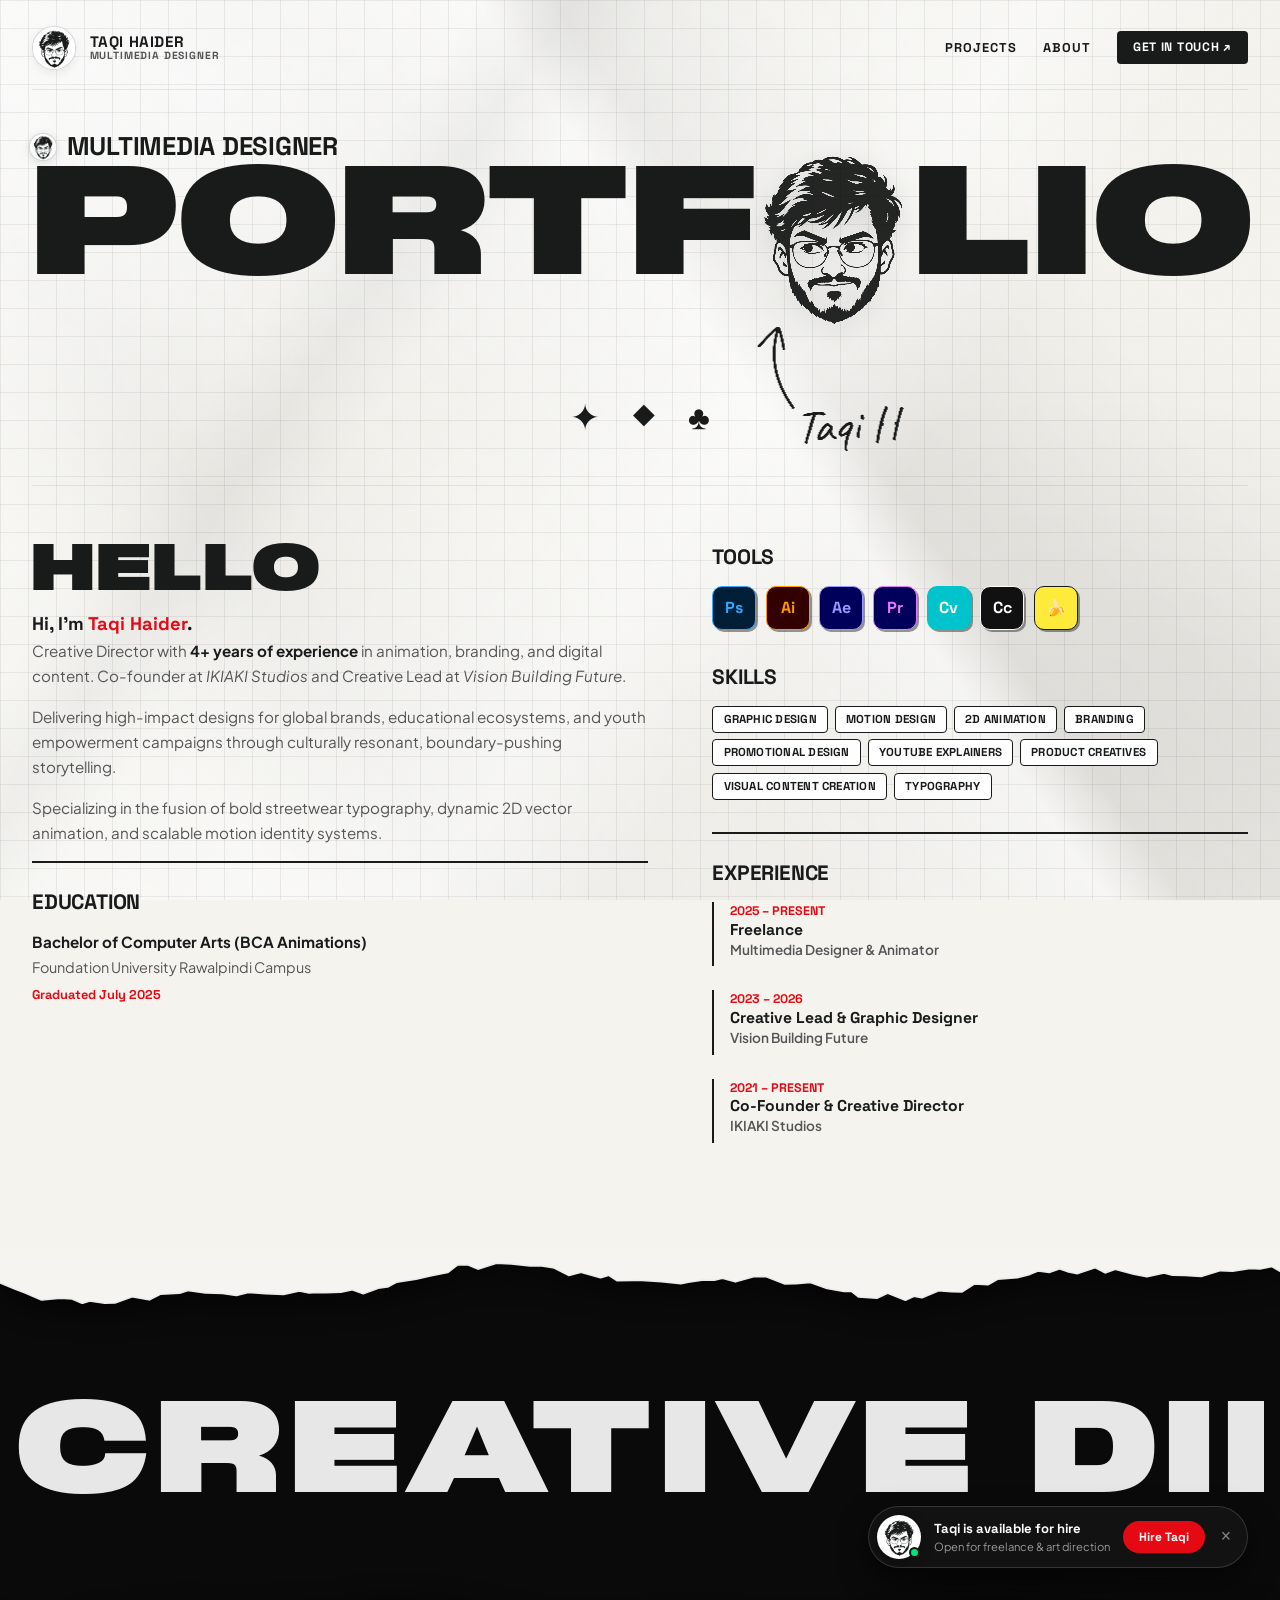
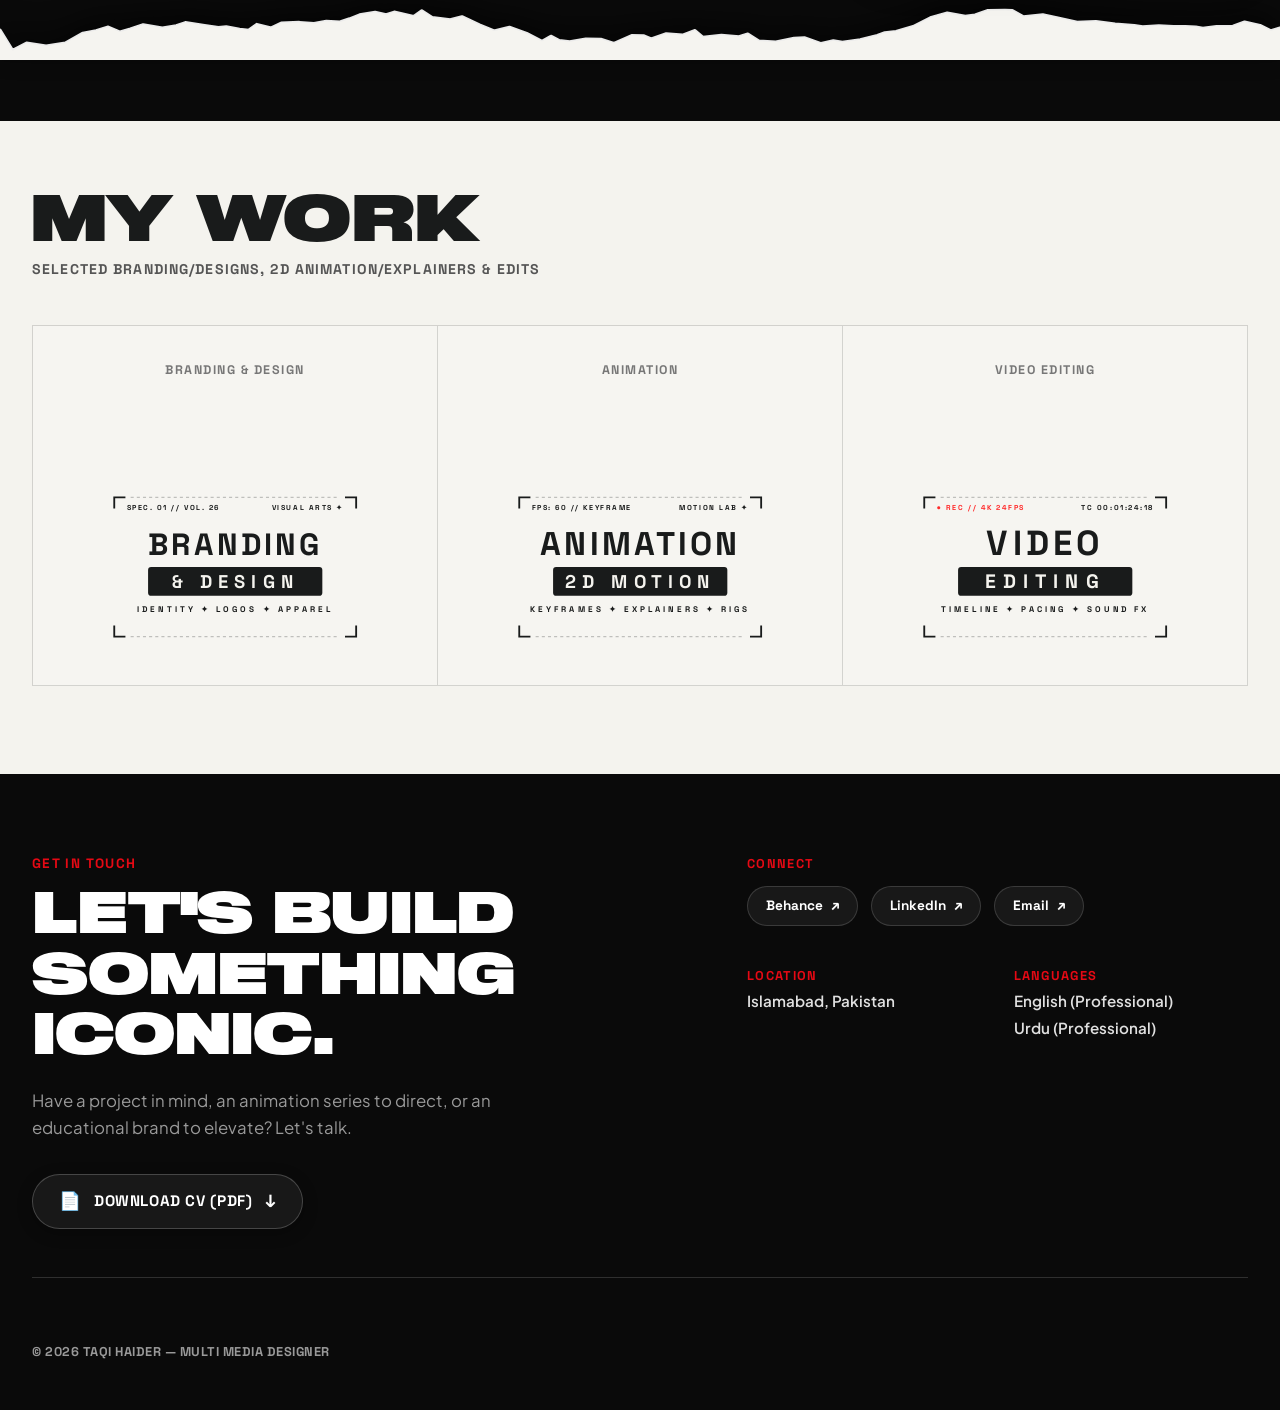
==== index.html @ 0ceeae50 "Embed avatar with white background in head favicon, hero title tagline, and category page headers" ====
<!DOCTYPE html>
<html lang="en">

<head>
  <meta charset="UTF-8">
  <meta name="viewport" content="width=device-width, initial-scale=1.0">
  <meta name="color-scheme" content="light">
  <meta name="theme-color" content="#ffffff">
  <title>Taqi Haider — Creative Director & Animator Portfolio</title>
  <meta name="description"
    content="Portfolio of Taqi Haider — Creative Director, Animator, and Co-founder at IKIAKI Studios. Specializing in 2D animation, motion design, and bold brand storytelling.">

  <!-- Google Fonts: Extended editorial display, geometric sans, and handwritten script -->
  <link rel="preconnect" href="https://fonts.googleapis.com">
  <link rel="preconnect" href="https://fonts.gstatic.com" crossorigin>
  <link
    href="https://fonts.googleapis.com/css2?family=Architects+Daughter&family=Archivo:wdth,wght@62.5..125,400..900&family=Caveat:wght@600;700&family=Plus+Jakarta+Sans:wght@400;500;600;700;800&family=Space+Grotesk:wght@500;700&family=Syne:wght@700;800&family=Unbounded:wght@700;800;900&display=swap"
    rel="stylesheet">

  <!-- Favicon -->
  <link rel="icon" type="image/png" href="assets/images/taqi_avatar_circle.png">
  <link rel="shortcut icon" href="assets/images/taqi_avatar_circle.png">
  <link rel="apple-touch-icon" href="assets/images/taqi_avatar_circle.png">

  <link rel="stylesheet" href="css/style.css">
</head>

<body class="streetwear-theme">

  <!-- Organic Paper Grain & Fiber Noise Overlay -->
  <div class="paper-grain-overlay" aria-hidden="true"></div>

  <!-- PAGE WRAPPER WITH SUBTLE GRAPH / GRID PAPER TEXTURE -->
  <div class="page-container">

    <!-- Top Brand Header Navigation Bar -->
    <header class="site-nav-bar">
      <a href="index.html" class="header-logo-link" aria-label="Taqi Haider Home">
        <div class="header-avatar-logo">
          <img src="assets/images/taqi_avatar_circle.png" alt="Taqi Haider Avatar Logo">
        </div>
        <div class="header-brand-info">
          <span class="header-brand-name">TAQI HAIDER</span>
          <span class="header-brand-sub">MULTIMEDIA DESIGNER</span>
        </div>
      </a>
      <nav class="header-nav-right">
        <a href="#projects" class="header-nav-link">PROJECTS</a>
        <a href="#about" class="header-nav-link">ABOUT</a>
        <a href="#contact" class="header-nav-link header-nav-cta">GET IN TOUCH ↗</a>
      </nav>
    </header>

    <!-- ================================================================= -->
    <!-- SECTION 1: HERO SECTION                                          -->
    <!-- ================================================================= -->
    <header class="hero-section" id="hero">

      <!-- Giant Editorial Title: PORTFOLIO with Inline Character Embed -->
      <div class="hero-title-container">
        <h1 class="hero-title">
          <div class="title-wing wing-left">
            <span class="title-part part-left"><span class="hero-tagline"><span class="hero-tagline-avatar"><img src="assets/images/taqi_avatar_circle.png" alt="Taqi Haider Avatar"></span>MULTIMEDIA DESIGNER</span>PORTF</span>
          </div>

          <!-- =========================================================== -->
          <!-- HERO CHARACTER EMBED COMPONENT                              -->
          <!-- =========================================================== -->
          <div class="hero-character-slot" id="heroCharacterSlot" aria-label="Taqi Haider Character Avatar">
            <div class="character-wrapper" id="heroCharacterWrapper">
              <!-- High-Fidelity Character Video Animation (Embedded in PORTFOLIO Title) -->
              <video autoplay loop muted playsinline webkit-playsinline preload="auto" class="character-img-hero"
                id="heroCharacterImg" aria-label="Taqi Haider Hero Character Video">
                <source src="assets/videos/me_transparent.webm" type="video/webm">
                <source src="assets/videos/me_cropped.mp4" type="video/mp4">
              </video>
            </div>

            <!-- Name Video Animation: TAQI HAIDER -->
            <div class="hero-character-label">
              <video autoplay loop muted playsinline webkit-playsinline preload="auto" class="character-name-video" id="heroNameVideo" aria-label="Taqi Haider Name Video Animation">
                <source src="assets/videos/name_transparent.webm" type="video/webm">
                <source src="assets/videos/name_cropped.mp4" type="video/mp4">
                <source src="assets/videos/name.mov" type="video/quicktime">
              </video>
            </div>
          </div>

          <div class="title-wing wing-right">
            <span class="title-part part-right">LIO</span>
          </div>
        </h1>
      </div>

      <!-- Decorative Motif Separator Row -->
      <div class="decorative-separator" aria-hidden="true">
        <span class="symbol symbol-star">✦</span>
        <span class="symbol symbol-diamond">◆</span>
        <span class="symbol symbol-club">♣</span>
      </div>
    </header>

    <!-- ================================================================= -->
    <!-- SECTION 2: ABOUT / HELLO (2-COLUMN EDITORIAL GRID)               -->
    <!-- ================================================================= -->
    <section class="about-section" id="about">
      <div class="about-grid">

        <!-- Left Column: Hello, Bio & Education -->
        <div class="about-col about-col-left">
          <div class="about-heading-block">
            <h2 class="section-title-huge">HELLO</h2>
            <p class="about-greeting">Hi, I'm <strong class="highlight-text">Taqi Haider</strong>.</p>
          </div>

          <div class="about-bio-text">
            <p>
              Creative Director with <strong>4+ years of experience</strong> in animation, branding, and digital
              content. Co-founder at <em>IKIAKI Studios</em> and Creative Lead at <em>Vision Building Future</em>.
            </p>
            <p>
              Delivering high-impact designs for global brands, educational ecosystems, and youth empowerment campaigns
              through culturally resonant, boundary-pushing storytelling.
            </p>
            <p>
              Specializing in the fusion of bold streetwear typography, dynamic 2D vector animation, and scalable motion
              identity systems.
            </p>
          </div>

          <!-- Education Sub-block -->
          <div class="about-education-block">
            <h3 class="subheading-bold">EDUCATION</h3>
            <div class="education-entry">
              <div class="degree-title">Bachelor of Computer Arts (BCA Animations)</div>
              <div class="degree-institute">Foundation University Rawalpindi Campus</div>
              <div class="degree-year">Graduated July 2025</div>
            </div>
          </div>
        </div>

        <!-- Right Column: Skills & Experience Timeline -->
        <div class="about-col about-col-right">

          <!-- Tools Area -->
          <div class="about-tools-block">
            <h3 class="subheading-bold">TOOLS</h3>

            <!-- Software Icon Badges -->
            <div class="software-badges-grid">
              <div class="soft-badge badge-ps" title="Adobe Photoshop"><span>Ps</span></div>
              <div class="soft-badge badge-ai" title="Adobe Illustrator"><span>Ai</span></div>
              <div class="soft-badge badge-ae" title="Adobe After Effects"><span>Ae</span></div>
              <div class="soft-badge badge-pr" title="Adobe Premiere Pro"><span>Pr</span></div>
              <div class="soft-badge badge-canva" title="Canva"><span>Cv</span></div>
              <div class="soft-badge badge-capcut" title="CapCut"><span>Cc</span></div>
              <div class="soft-badge badge-ai-tool" title="NanoBanana AI"><span>🍌</span></div>
            </div>
          </div>

          <!-- Skills Area -->
          <div class="about-skills-block">
            <h3 class="subheading-bold">SKILLS</h3>

            <!-- Text Discipline Tags -->
            <div class="discipline-tags-cloud">
              <span class="tag-pill">Graphic Design</span>
              <span class="tag-pill">Motion Design</span>
              <span class="tag-pill">2D Animation</span>
              <span class="tag-pill">Branding</span>
              <span class="tag-pill">Promotional Design</span>
              <span class="tag-pill">YouTube Explainers</span>
              <span class="tag-pill">Product Creatives</span>
              <span class="tag-pill">Visual Content Creation</span>
              <span class="tag-pill">Typography</span>
            </div>
          </div>

          <!-- Experience Timeline -->
          <div class="about-experience-block">
            <h3 class="subheading-bold">EXPERIENCE</h3>

            <div class="experience-timeline">

              <!-- Role 1: Freelance -->
              <div class="exp-item">
                <div class="exp-header">
                  <span class="exp-period">2025 – Present</span>
                  <h4 class="exp-role">Freelance</h4>
                  <div class="exp-company">Multimedia Designer & Animator</div>
                </div>
              </div>

              <!-- Role 2: Vision Building Future -->
              <div class="exp-item">
                <div class="exp-header">
                  <span class="exp-period">2023 – 2026</span>
                  <h4 class="exp-role">Creative Lead & Graphic Designer</h4>
                  <div class="exp-company">Vision Building Future</div>
                </div>
              </div>

              <!-- Role 3: IKIAKI Studios -->
              <div class="exp-item">
                <div class="exp-header">
                  <span class="exp-period">2021 – Present</span>
                  <h4 class="exp-role">Co-Founder & Creative Director</h4>
                  <div class="exp-company">IKIAKI Studios</div>
                </div>
              </div>

            </div>
          </div>

        </div>

      </div>
    </section>

  </div> <!-- End Page Container (Light Section) -->


  <!-- =================================================================== -->
  <!-- SECTION 3: TORN TRANSITION / DARK FEATURE PORTRAIT SECTION          -->
  <!-- =================================================================== -->
  <section class="feature-dark-section" id="feature">

    <!-- Top Torn Paper Edge (SVG Jagged Rip Transition from Light to Dark) -->
    <div class="torn-paper-edge top-edge" aria-hidden="true">
      <svg viewBox="0 0 1440 70" preserveAspectRatio="none" class="torn-svg">
        <!-- Exposed raw white paper fibrous rip line -->
        <path
          d="M 0,0 L 0,35.0 L 17.0,42.3 L 28.8,47.0 L 47.1,55.2 L 67.6,53.2 L 81.5,54.1 L 92.6,59.0 L 100.9,56.3 L 118.0,59.0 L 129.1,58.6 L 148.5,51.3 L 167.7,55.0 L 180.5,48.3 L 201.9,47.2 L 211.2,44.0 L 231.1,47.0 L 250.4,47.5 L 265.9,49.8 L 279.2,46.4 L 298.8,47.9 L 318.9,48.7 L 336.7,44.7 L 347.9,47.0 L 357.0,46.5 L 366.4,46.6 L 383.3,46.1 L 396.5,43.2 L 408.3,47.8 L 425.3,41.5 L 435.7,40.1 L 446.0,34.4 L 467.9,30.9 L 483.7,27.1 L 503.5,23.2 L 514.7,14.2 L 527.1,14.3 L 538.0,19.1 L 558.3,12.2 L 575.5,13.2 L 596.3,15.6 L 608.0,15.2 L 623.9,17.9 L 640.0,26.5 L 653.6,22.9 L 675.6,29.2 L 684.9,26.3 L 694.4,32.6 L 713.5,32.4 L 722.4,32.4 L 744.3,33.9 L 765.9,36.1 L 774.1,34.4 L 791.6,31.7 L 803.4,32.0 L 812.9,29.7 L 827.3,34.0 L 847.5,28.0 L 862.5,28.1 L 883.3,36.5 L 895.5,36.2 L 912.0,34.7 L 930.7,41.7 L 949.6,45.2 L 957.6,44.8 L 965.9,51.5 L 986.2,53.2 L 998.5,47.2 L 1018.8,55.4 L 1028.0,50.9 L 1037.0,52.6 L 1055.7,44.4 L 1070.3,45.5 L 1082.0,45.9 L 1096.0,36.6 L 1111.5,37.4 L 1122.3,31.0 L 1144.3,29.1 L 1158.4,25.3 L 1168.1,21.2 L 1180.8,23.0 L 1192.0,18.8 L 1201.0,22.1 L 1212.2,24.4 L 1232.3,17.4 L 1243.6,23.5 L 1254.6,19.4 L 1275.7,25.1 L 1290.3,28.1 L 1309.6,23.8 L 1319.0,26.2 L 1332.9,26.5 L 1351.1,27.7 L 1372.9,20.9 L 1386.5,21.6 L 1406.6,18.5 L 1417.3,19.1 L 1431.2,16.2 L 1440,21.4 L 1440,0 Z"
          class="torn-deckle-fringe" />
        <!-- Main ripped paper body fill -->
        <path
          d="M 0,0 L 0,35.0 L 17.0,42.3 L 28.8,47.0 L 47.1,55.2 L 67.6,53.2 L 81.5,54.1 L 92.6,59.0 L 100.9,56.3 L 118.0,59.0 L 129.1,58.6 L 148.5,51.3 L 167.7,55.0 L 180.5,48.3 L 201.9,47.2 L 211.2,44.0 L 231.1,47.0 L 250.4,47.5 L 265.9,49.8 L 279.2,46.4 L 298.8,47.9 L 318.9,48.7 L 336.7,44.7 L 347.9,47.0 L 357.0,46.5 L 366.4,46.6 L 383.3,46.1 L 396.5,43.2 L 408.3,47.8 L 425.3,41.5 L 435.7,40.1 L 446.0,34.4 L 467.9,30.9 L 483.7,27.1 L 503.5,23.2 L 514.7,14.2 L 527.1,14.3 L 538.0,19.1 L 558.3,12.2 L 575.5,13.2 L 596.3,15.6 L 608.0,15.2 L 623.9,17.9 L 640.0,26.5 L 653.6,22.9 L 675.6,29.2 L 684.9,26.3 L 694.4,32.6 L 713.5,32.4 L 722.4,32.4 L 744.3,33.9 L 765.9,36.1 L 774.1,34.4 L 791.6,31.7 L 803.4,32.0 L 812.9,29.7 L 827.3,34.0 L 847.5,28.0 L 862.5,28.1 L 883.3,36.5 L 895.5,36.2 L 912.0,34.7 L 930.7,41.7 L 949.6,45.2 L 957.6,44.8 L 965.9,51.5 L 986.2,53.2 L 998.5,47.2 L 1018.8,55.4 L 1028.0,50.9 L 1037.0,52.6 L 1055.7,44.4 L 1070.3,45.5 L 1082.0,45.9 L 1096.0,36.6 L 1111.5,37.4 L 1122.3,31.0 L 1144.3,29.1 L 1158.4,25.3 L 1168.1,21.2 L 1180.8,23.0 L 1192.0,18.8 L 1201.0,22.1 L 1212.2,24.4 L 1232.3,17.4 L 1243.6,23.5 L 1254.6,19.4 L 1275.7,25.1 L 1290.3,28.1 L 1309.6,23.8 L 1319.0,26.2 L 1332.9,26.5 L 1351.1,27.7 L 1372.9,20.9 L 1386.5,21.6 L 1406.6,18.5 L 1417.3,19.1 L 1431.2,16.2 L 1440,21.4 L 1440,0 Z"
          class="torn-fill-light" />
      </svg>
    </div>

    <!-- Inner Dark Content Container -->
    <div class="dark-content-wrapper">

      <!-- Continuous Looping Kinetic Typography Marquee -->
      <div class="marquee-scroller-wrap" aria-hidden="true">
        <div class="marquee-track slow-marquee">
          <span class="marquee-item">CREATIVE DIRECTOR ✦ ANIMATION ✦ BRANDING ✦ </span>
          <span class="marquee-item">CREATIVE DIRECTOR ✦ ANIMATION ✦ BRANDING ✦ </span>
          <span class="marquee-item">CREATIVE DIRECTOR ✦ ANIMATION ✦ BRANDING ✦ </span>
          <span class="marquee-item">CREATIVE DIRECTOR ✦ ANIMATION ✦ BRANDING ✦ </span>
        </div>
      </div>


      <!-- Floating "Available for Hire" Notification Toast Card -->
      <div class="hire-toast-card" id="hireToast">
        <div class="toast-avatar">
          <img src="assets/images/taqi_avatar_circle.png" alt="Taqi Haider" class="toast-avatar-img">
          <span class="avatar-status-dot"></span>
        </div>
        <div class="toast-content">
          <div class="toast-title">Taqi is available for hire</div>
          <div class="toast-subtitle">Open for freelance & art direction</div>
        </div>
        <a href="mailto:mtaqi5771@gmail.com" class="toast-btn">Hire Taqi</a>
        <button class="toast-close-btn" id="toastCloseBtn" aria-label="Close notification">×</button>
      </div>

    </div>

    <!-- Bottom Torn Paper Edge (SVG Jagged Rip Transition back to Light) -->
    <div class="torn-paper-edge bottom-edge" aria-hidden="true">
      <svg viewBox="0 0 1440 70" preserveAspectRatio="none" class="torn-svg">
        <!-- Exposed raw white paper fibrous rip line -->
        <path
          d="M 0,70 L 0,35.0 L 14.2,58.8 L 29.9,50.1 L 51.9,53.7 L 73.5,50.1 L 93.3,38.7 L 108.1,35.7 L 121.8,31.5 L 135.1,37.4 L 146.8,33.8 L 161.1,28.8 L 182.6,32.6 L 198.3,29.9 L 208.5,26.3 L 230.1,29.7 L 245.7,32.1 L 254.5,31.1 L 269.5,34.1 L 279.7,35.3 L 288.8,28.4 L 305.1,32.5 L 316.4,26.9 L 336.9,26.1 L 353.2,27.3 L 367.1,24.9 L 382.4,25.6 L 393.3,21.9 L 404.6,17.3 L 422.0,14.3 L 434.4,17.2 L 443.5,14.1 L 465.4,19.1 L 474.5,12.6 L 486.2,20.3 L 506.5,23.1 L 519.7,19.4 L 539.4,29.1 L 555.9,36.1 L 573.1,31.8 L 592.5,39.0 L 609.8,48.1 L 619.7,42.2 L 629.2,47.3 L 641.0,48.7 L 659.0,45.6 L 675.9,45.8 L 690.8,50.6 L 710.6,41.5 L 724.5,41.8 L 732.6,45.4 L 749.5,39.4 L 767.9,40.9 L 781.9,35.6 L 790.9,43.5 L 811.6,41.1 L 831.3,42.8 L 841.3,39.6 L 853.7,47.7 L 872.8,49.1 L 893.4,44.6 L 904.9,44.0 L 923.8,50.8 L 937.5,47.5 L 947.7,49.2 L 967.8,46.4 L 987.1,41.4 L 995.5,38.1 L 1008.1,36.6 L 1027.3,30.9 L 1046.7,20.7 L 1065.7,15.2 L 1085.9,18.9 L 1097.0,17.5 L 1111.5,12.2 L 1130.6,11.9 L 1138.9,12.2 L 1151.5,19.5 L 1173.1,17.2 L 1190.1,21.1 L 1211.8,25.9 L 1232.9,25.2 L 1254.5,27.9 L 1276.0,29.7 L 1285.5,31.3 L 1303.7,29.9 L 1320.2,30.9 L 1333.6,30.8 L 1345.2,31.4 L 1353.2,33.0 L 1368.7,30.8 L 1387.1,30.5 L 1400.2,25.7 L 1417.5,29.6 L 1429.9,35.9 L 1440,32.6 L 1440,70 Z"
          class="torn-deckle-fringe" />
        <!-- Main ripped paper body fill -->
        <path
          d="M 0,70 L 0,35.0 L 14.2,58.8 L 29.9,50.1 L 51.9,53.7 L 73.5,50.1 L 93.3,38.7 L 108.1,35.7 L 121.8,31.5 L 135.1,37.4 L 146.8,33.8 L 161.1,28.8 L 182.6,32.6 L 198.3,29.9 L 208.5,26.3 L 230.1,29.7 L 245.7,32.1 L 254.5,31.1 L 269.5,34.1 L 279.7,35.3 L 288.8,28.4 L 305.1,32.5 L 316.4,26.9 L 336.9,26.1 L 353.2,27.3 L 367.1,24.9 L 382.4,25.6 L 393.3,21.9 L 404.6,17.3 L 422.0,14.3 L 434.4,17.2 L 443.5,14.1 L 465.4,19.1 L 474.5,12.6 L 486.2,20.3 L 506.5,23.1 L 519.7,19.4 L 539.4,29.1 L 555.9,36.1 L 573.1,31.8 L 592.5,39.0 L 609.8,48.1 L 619.7,42.2 L 629.2,47.3 L 641.0,48.7 L 659.0,45.6 L 675.9,45.8 L 690.8,50.6 L 710.6,41.5 L 724.5,41.8 L 732.6,45.4 L 749.5,39.4 L 767.9,40.9 L 781.9,35.6 L 790.9,43.5 L 811.6,41.1 L 831.3,42.8 L 841.3,39.6 L 853.7,47.7 L 872.8,49.1 L 893.4,44.6 L 904.9,44.0 L 923.8,50.8 L 937.5,47.5 L 947.7,49.2 L 967.8,46.4 L 987.1,41.4 L 995.5,38.1 L 1008.1,36.6 L 1027.3,30.9 L 1046.7,20.7 L 1065.7,15.2 L 1085.9,18.9 L 1097.0,17.5 L 1111.5,12.2 L 1130.6,11.9 L 1138.9,12.2 L 1151.5,19.5 L 1173.1,17.2 L 1190.1,21.1 L 1211.8,25.9 L 1232.9,25.2 L 1254.5,27.9 L 1276.0,29.7 L 1285.5,31.3 L 1303.7,29.9 L 1320.2,30.9 L 1333.6,30.8 L 1345.2,31.4 L 1353.2,33.0 L 1368.7,30.8 L 1387.1,30.5 L 1400.2,25.7 L 1417.5,29.6 L 1429.9,35.9 L 1440,32.6 L 1440,70 Z"
          class="torn-fill-light" />
      </svg>
    </div>

  </section>


  <!-- =================================================================== -->
  <!-- SECTION 4: LOGOS & MARKS / SELECTED PROJECTS                        -->
  <!-- =================================================================== -->
  <div class="page-container projects-wrapper">
    <section class="projects-section" id="projects">

      <div class="projects-header">
        <h2 class="section-title-huge projects-title">MY WORK</h2>
        <div class="projects-subtitle">Selected Branding/Designs, 2d Animation/Explainers &amp; Edits</div>
      </div>

      <!-- 3x3 Streetwear Editorial Grid -->
      <div class="projects-grid">

        <!-- Card 1: BRANDING & DESIGN -->
        <a href="project-gatoracing.html" class="project-card" aria-label="Branding &amp; Design Project">
          <div class="card-category">BRANDING &amp; DESIGN</div>
          <div class="card-visual-slot">
            <svg viewBox="0 0 260 160" class="logo-mark-svg" aria-hidden="true">
              <!-- Framing Crop Marks & Tech Accents -->
              <path d="M 12,22 L 12,12 L 22,12 M 248,22 L 248,12 L 238,12 M 12,138 L 12,148 L 22,148 M 248,138 L 248,148 L 238,148" fill="none" stroke="#191b1b" stroke-width="1.8" stroke-linecap="square"/>
              <line x1="28" y1="12" x2="232" y2="12" stroke="#191b1b" stroke-width="0.75" stroke-dasharray="3 3" opacity="0.4"/>
              <line x1="28" y1="148" x2="232" y2="148" stroke="#191b1b" stroke-width="0.75" stroke-dasharray="3 3" opacity="0.4"/>
              
              <!-- Mini Top Meta Badges -->
              <text x="24" y="24" font-family="'Space Grotesk', sans-serif" font-weight="700" font-size="7" fill="#191b1b" letter-spacing="1.5">SPEC. 01 // VOL. 26</text>
              <text x="236" y="24" font-family="'Space Grotesk', sans-serif" font-weight="700" font-size="7" fill="#191b1b" letter-spacing="1.5" text-anchor="end">VISUAL ARTS ✦</text>

              <!-- Big Bold Impact Typography Composition -->
              <g transform="translate(130, 80)">
                <!-- Main Layered Type: BRANDING -->
                <text x="0" y="-12" font-family="'Space Grotesk', 'Archivo', sans-serif" font-weight="900" font-size="30" fill="#191b1b" letter-spacing="3" text-anchor="middle">BRANDING</text>
                
                <!-- Solid Black Badge Container for & DESIGN -->
                <rect x="-85" y="0" width="170" height="28" rx="3" fill="#191b1b"/>
                <text x="0" y="20" font-family="'Space Grotesk', 'Archivo', sans-serif" font-weight="900" font-size="18" fill="#f4f3ee" letter-spacing="6" text-anchor="middle">&amp; DESIGN</text>
                
                <!-- Sub-row tags & micro grid details -->
                <text x="0" y="44" font-family="'Space Grotesk', sans-serif" font-weight="700" font-size="8" fill="#191b1b" letter-spacing="3" text-anchor="middle">IDENTITY ✦ LOGOS ✦ APPAREL</text>
              </g>
            </svg>
          </div>
        </a>

        <!-- Card 2: ANIMATION -->
        <a href="project-niltrum.html" class="project-card" aria-label="Animation Project">
          <div class="card-category">ANIMATION</div>
          <div class="card-visual-slot">
            <svg viewBox="0 0 260 160" class="logo-mark-svg" aria-hidden="true">
              <!-- Framing Crop Marks & Tech Accents -->
              <path d="M 12,22 L 12,12 L 22,12 M 248,22 L 248,12 L 238,12 M 12,138 L 12,148 L 22,148 M 248,138 L 248,148 L 238,148" fill="none" stroke="#191b1b" stroke-width="1.8" stroke-linecap="square"/>
              <line x1="28" y1="12" x2="232" y2="12" stroke="#191b1b" stroke-width="0.75" stroke-dasharray="3 3" opacity="0.4"/>
              <line x1="28" y1="148" x2="232" y2="148" stroke="#191b1b" stroke-width="0.75" stroke-dasharray="3 3" opacity="0.4"/>
              
              <!-- Mini Top Meta Badges -->
              <text x="24" y="24" font-family="'Space Grotesk', sans-serif" font-weight="700" font-size="7" fill="#191b1b" letter-spacing="1.5">FPS: 60 // KEYFRAME</text>
              <text x="236" y="24" font-family="'Space Grotesk', sans-serif" font-weight="700" font-size="7" fill="#191b1b" letter-spacing="1.5" text-anchor="end">MOTION LAB ✦</text>

              <!-- Big Bold Impact Typography & Motion Elements -->
              <g transform="translate(130, 80)">
                <!-- Main Layered Type: ANIMATION -->
                <text x="0" y="-12" font-family="'Space Grotesk', 'Archivo', sans-serif" font-weight="900" font-size="32" fill="#191b1b" letter-spacing="3" text-anchor="middle">ANIMATION</text>
                
                <!-- Solid Black Badge Container for 2D MOTION -->
                <rect x="-85" y="0" width="170" height="28" rx="3" fill="#191b1b"/>
                <text x="0" y="20" font-family="'Space Grotesk', 'Archivo', sans-serif" font-weight="900" font-size="18" fill="#f4f3ee" letter-spacing="6" text-anchor="middle">2D MOTION</text>
                
                <!-- Sub-row tags & micro motion details -->
                <text x="0" y="44" font-family="'Space Grotesk', sans-serif" font-weight="700" font-size="8" fill="#191b1b" letter-spacing="3" text-anchor="middle">KEYFRAMES ✦ EXPLAINERS ✦ RIGS</text>
              </g>
            </svg>
          </div>
        </a>

        <!-- Card 3: VIDEO EDITING -->
        <a href="project-martindiaz.html" class="project-card" aria-label="Video Editing Project">
          <div class="card-category">VIDEO EDITING</div>
          <div class="card-visual-slot">
            <svg viewBox="0 0 260 160" class="logo-mark-svg" aria-hidden="true">
              <!-- Framing Crop Marks & Tech Accents -->
              <path d="M 12,22 L 12,12 L 22,12 M 248,22 L 248,12 L 238,12 M 12,138 L 12,148 L 22,148 M 248,138 L 248,148 L 238,148" fill="none" stroke="#191b1b" stroke-width="1.8" stroke-linecap="square"/>
              <line x1="28" y1="12" x2="232" y2="12" stroke="#191b1b" stroke-width="0.75" stroke-dasharray="3 3" opacity="0.4"/>
              <line x1="28" y1="148" x2="232" y2="148" stroke="#191b1b" stroke-width="0.75" stroke-dasharray="3 3" opacity="0.4"/>
              
              <!-- Mini Top Meta Badges -->
              <text x="24" y="24" font-family="'Space Grotesk', sans-serif" font-weight="700" font-size="7" fill="#ff2a2a" letter-spacing="1.5">● REC // 4K 24FPS</text>
              <text x="236" y="24" font-family="'Space Grotesk', sans-serif" font-weight="700" font-size="7" fill="#191b1b" letter-spacing="1.5" text-anchor="end">TC 00:01:24:18</text>

              <!-- Big Bold Impact Typography & Video Editing Elements -->
              <g transform="translate(130, 80)">
                <!-- Main Layered Type: VIDEO -->
                <text x="0" y="-12" font-family="'Space Grotesk', 'Archivo', sans-serif" font-weight="900" font-size="34" fill="#191b1b" letter-spacing="4" text-anchor="middle">VIDEO</text>
                
                <!-- Solid Black Badge Container for EDITING -->
                <rect x="-85" y="0" width="170" height="28" rx="3" fill="#191b1b"/>
                <text x="0" y="20" font-family="'Space Grotesk', 'Archivo', sans-serif" font-weight="900" font-size="19" fill="#f4f3ee" letter-spacing="7" text-anchor="middle">EDITING</text>
                
                <!-- Sub-row tags & micro post details -->
                <text x="0" y="44" font-family="'Space Grotesk', sans-serif" font-weight="700" font-size="8" fill="#191b1b" letter-spacing="3" text-anchor="middle">TIMELINE ✦ PACING ✦ SOUND FX</text>
              </g>
            </svg>
          </div>
        </a>

      </div>

    </section>
  </div>


  <!-- =================================================================== -->
  <!-- SECTION 5: CONTACT & FOOTER                                         -->
  <!-- =================================================================== -->
  <footer class="footer-section" id="contact">
    <div class="footer-container">

      <!-- Contact Details Grid -->
      <div class="contact-grid">

        <!-- Left: Quick Contact & Status -->
        <div class="contact-col contact-col-info">
          <div class="contact-tag">GET IN TOUCH</div>
          <h3 class="contact-headline">LET'S BUILD SOMETHING ICONIC.</h3>
          <p class="contact-bio">
            Have a project in mind, an animation series to direct, or an educational brand to elevate? Let's talk.
          </p>

          <div class="contact-direct-box">
            <a href="assets/docs/Taqi.pdf" download="Taqi_Haider_CV.pdf" target="_blank" class="download-cv-btn" id="downloadCvBtn" title="Download Taqi Haider's CV">
              <span class="cv-btn-icon">📄</span>
              <span class="cv-btn-text">DOWNLOAD CV (PDF)</span>
              <span class="cv-btn-arrow">↓</span>
            </a>
          </div>
        </div>

        <!-- Right: Social Links & Meta Info -->
        <div class="contact-col contact-col-meta">

          <div class="meta-group">
            <span class="meta-label">CONNECT</span>
            <div class="social-links-list">
              <a href="https://www.behance.net/taqii" target="_blank" rel="noopener noreferrer" class="social-pill">
                <span>Behance</span>
                <span class="arrow-up-right">↗</span>
              </a>
              <a href="https://www.linkedin.com/in/taqi-haider-27625127b/" target="_blank" rel="noopener noreferrer"
                class="social-pill">
                <span>LinkedIn</span>
                <span class="arrow-up-right">↗</span>
              </a>
              <a href="mailto:mtaqi5771@gmail.com" class="social-pill">
                <span>Email</span>
                <span class="arrow-up-right">↗</span>
              </a>
            </div>
          </div>

          <div class="meta-group-row">
            <div class="meta-subgroup">
              <span class="meta-label">LOCATION</span>
              <span class="meta-value">Islamabad, Pakistan</span>
            </div>

            <div class="meta-subgroup">
              <span class="meta-label">LANGUAGES</span>
              <span class="meta-value">English (Professional)</span>
              <span class="meta-value">Urdu (Professional)</span>
            </div>
          </div>

        </div>

      </div>

      <!-- Copyright & Credits Bar -->
      <div class="footer-bottom-bar">
        <span class="credit-text">© 2026 TAQI HAIDER — MULTI MEDIA DESIGNER</span>
      </div>

    </div>
  </footer>

  <!-- Scripts -->
  <script src="js/script.js"></script>
</body>

</html>
---- css/style.css ----
/* ==========================================================================
   CUSTOM TYPOGRAPHY: BB TORSOS PRO
   ========================================================================== */

@font-face {
  font-family: 'BB Torsos Pro';
  src: url('../assets/fonts/bb-torsos-pro/bbtorsospro-ultra.otf') format('opentype'),
       url('../assets/fonts/bb-torsos-pro/bbtorsospro-ultra.ttf') format('truetype');
  font-weight: 900;
  font-style: normal;
  font-display: swap;
}

@font-face {
  font-family: 'BB Torsos Pro';
  src: url('../assets/fonts/bb-torsos-pro/bbtorsospro-semiultra.otf') format('opentype'),
       url('../assets/fonts/bb-torsos-pro/bbtorsospro-semiultra.ttf') format('truetype');
  font-weight: 800;
  font-style: normal;
  font-display: swap;
}

@font-face {
  font-family: 'BB Torsos Pro';
  src: url('../assets/fonts/bb-torsos-pro/bbtorsospro-bold.otf') format('opentype'),
       url('../assets/fonts/bb-torsos-pro/bbtorsospro-bold.ttf') format('truetype');
  font-weight: 700;
  font-style: normal;
  font-display: swap;
}

@font-face {
  font-family: 'BB Torsos Pro';
  src: url('../assets/fonts/bb-torsos-pro/bbtorsospro-regular.otf') format('opentype'),
       url('../assets/fonts/bb-torsos-pro/bbtorsospro-regular.ttf') format('truetype');
  font-weight: 400;
  font-style: normal;
  font-display: swap;
}

:root {
  /* Core Color Palette */
  --bg-light: #f5f4f0;
  --bg-dark: #0a0a0a;
  --bg-dark-card: #141414;
  --text-main: #191b1b;
  --text-muted: #555555;
  --text-light-muted: #999999;
  --text-white: #ffffff;
  
  /* Streetwear Red Accent */
  --accent-red: #e50914;
  --accent-red-glow: rgba(229, 9, 20, 0.45);
  --accent-red-subtle: rgba(229, 9, 20, 0.12);
  
  /* Grid / Graph Paper Specs */
  --grid-line: rgba(0, 0, 0, 0.065);
  --grid-size: 28px;
  
  /* Typography */
  --font-display: 'BB Torsos Pro', 'Archivo', 'Anton', sans-serif;
  --font-heading: 'Space Grotesk', 'Syne', sans-serif;
  --font-body: 'Plus Jakarta Sans', -apple-system, BlinkMacSystemFont, sans-serif;
  --font-handwritten: 'Architects Daughter', 'Caveat', cursive, sans-serif;
  --font-mono: 'Space Grotesk', monospace;
  
  /* Transitions */
  --ease-spring: cubic-bezier(0.175, 0.885, 0.32, 1.275);
  --ease-smooth: cubic-bezier(0.16, 1, 0.3, 1);
}

/* Base Reset */
*, *::before, *::after {
  box-sizing: border-box;
  margin: 0;
  padding: 0;
}

html {
  color-scheme: light only;
  scroll-behavior: smooth;
  font-size: 16px;
  -webkit-font-smoothing: antialiased;
  -moz-osx-font-smoothing: grayscale;
}

body.streetwear-theme {
  background-color: #f4f3ee;
  color: var(--text-main);
  font-family: var(--font-body);
  line-height: 1.5;
  overflow-x: hidden;
  position: relative;
  min-height: 100vh;
  /* Full-Screen Edge-to-Edge Grid + Crumpled Paper Texture */
  background-image: 
    linear-gradient(to right, var(--grid-line) 1px, transparent 1px),
    linear-gradient(to bottom, var(--grid-line) 1px, transparent 1px),
    linear-gradient(125deg, rgba(255, 255, 255, 0.7) 0%, transparent 25%, rgba(0, 0, 0, 0.04) 30%, transparent 35%, rgba(255, 255, 255, 0.5) 55%, transparent 65%),
    linear-gradient(235deg, transparent 20%, rgba(0, 0, 0, 0.035) 38%, rgba(255, 255, 255, 0.6) 42%, transparent 58%, rgba(0, 0, 0, 0.03) 75%, transparent 85%),
    linear-gradient(35deg, rgba(255, 255, 255, 0.45) 0%, transparent 40%, rgba(0, 0, 0, 0.035) 60%, transparent 80%),
    radial-gradient(ellipse 120% 80% at 15% 10%, rgba(255, 255, 255, 0.85) 0%, transparent 50%),
    radial-gradient(ellipse 100% 70% at 85% 85%, rgba(0, 0, 0, 0.045) 0%, transparent 60%);
  background-size: 
    var(--grid-size) var(--grid-size),
    var(--grid-size) var(--grid-size),
    auto, auto, auto, auto, auto;
  background-attachment: fixed;
}

/* Organic Paper Grain & Fiber Noise Overlay */
.paper-grain-overlay {
  position: fixed;
  inset: 0;
  width: 100vw;
  height: 100vh;
  pointer-events: none;
  z-index: 9999;
  opacity: 0.35;
  mix-blend-mode: multiply;
  background-image: url("../assets/images/paper_texture.png");
  background-repeat: repeat;
  background-size: 380px 380px;
}

/* Page Container (Content Centering & Spacing) */
.page-container {
  max-width: 1280px;
  margin: 0 auto;
  padding: 0 2rem;
  background-color: transparent;
  position: relative;
}

/* ==========================================================================
   TOP SITE NAVIGATION & HEADER LOGO
   ========================================================================== */

.site-nav-bar {
  display: flex;
  justify-content: space-between;
  align-items: center;
  padding: 1.6rem 0 1.2rem 0;
  width: 100%;
  border-bottom: 1.5px solid rgba(0, 0, 0, 0.08);
  position: relative;
  z-index: 20;
}

.header-logo-link {
  display: inline-flex;
  align-items: center;
  gap: 0.85rem;
  text-decoration: none;
  color: inherit;
  transition: transform 0.2s ease;
}

.header-logo-link:hover {
  transform: translateY(-1px);
}

.header-avatar-logo {
  width: 44px;
  height: 44px;
  border-radius: 50%;
  background: #ffffff; /* Crisp white background */
  border: 1.5px solid rgba(0, 0, 0, 0.16);
  display: flex;
  align-items: center;
  justify-content: center;
  overflow: hidden;
  box-shadow: 0 3px 10px rgba(0, 0, 0, 0.07);
  transition: transform 0.25s var(--ease-spring), border-color 0.2s ease, box-shadow 0.2s ease;
  flex-shrink: 0;
}

.header-logo-link:hover .header-avatar-logo {
  transform: scale(1.08) rotate(-3deg);
  border-color: var(--accent-red);
  box-shadow: 0 6px 16px rgba(230, 57, 70, 0.22);
}

.header-avatar-logo img {
  width: 100%;
  height: 100%;
  object-fit: cover;
  display: block;
  background: #ffffff;
}

.header-brand-info {
  display: flex;
  flex-direction: column;
  line-height: 1.15;
}

.header-brand-name {
  font-family: var(--font-heading);
  font-size: 0.95rem;
  font-weight: 800;
  letter-spacing: 0.04em;
  color: var(--text-main);
}

.header-brand-sub {
  font-family: var(--font-mono);
  font-size: 0.65rem;
  font-weight: 700;
  letter-spacing: 0.08em;
  color: var(--text-muted);
}

.header-nav-right {
  display: flex;
  align-items: center;
  gap: 1.6rem;
}

.header-nav-link {
  font-family: var(--font-heading);
  font-size: 0.8rem;
  font-weight: 700;
  letter-spacing: 0.08em;
  color: var(--text-main);
  text-decoration: none;
  transition: color 0.2s ease;
}

.header-nav-link:hover {
  color: var(--accent-red);
}

.header-nav-cta {
  background: #191b1b;
  color: #ffffff !important;
  padding: 0.45rem 1rem;
  border-radius: 4px;
  font-size: 0.76rem;
  letter-spacing: 0.06em;
  transition: background 0.2s ease, transform 0.2s ease, box-shadow 0.2s ease;
}

.header-nav-cta:hover {
  background: var(--accent-red);
  transform: translateY(-2px);
  box-shadow: 0 4px 14px rgba(230, 57, 70, 0.28);
}

.project-nav-right {
  display: flex;
  align-items: center;
  gap: 1.8rem;
}

/* ==========================================================================
   SECTION 1: HERO SECTION
   ========================================================================== */

.hero-section {
  padding: 2.2rem 0 2rem 0;
  display: flex;
  flex-direction: column;
  align-items: center;
  position: relative;
}

/* Giant Headline with Centered Embedded Character & Tagline above 'P' */
.hero-title-container {
  width: 100%;
  max-width: 100%;
  text-align: center;
  position: relative;
  margin: 1.2rem 0 3.5rem 0;
  display: flex;
  justify-content: center;
  align-items: center;
  overflow: visible;
}

.hero-title {
  width: 100%;
  font-family: 'BB Torsos Pro', var(--font-display);
  font-size: clamp(2.2rem, 11.8vw, 12.5rem);
  font-weight: 900;
  line-height: 0.85;
  letter-spacing: -0.01em;
  text-transform: uppercase;
  color: #191b1b;
  display: flex;
  justify-content: center;
  align-items: flex-end;
  flex-wrap: nowrap;
  user-select: none;
  max-width: 100%;
  position: relative;
}

.title-wing {
  flex: 0 0 auto;
  display: inline-flex;
  align-items: flex-end;
  position: relative;
}

.wing-left {
  justify-content: flex-end;
}

.wing-right {
  justify-content: flex-start;
}

.title-part {
  display: inline-block;
  line-height: 0.85;
  position: relative;
}

.part-left {
  position: relative;
}

.hero-tagline {
  position: absolute;
  left: 0;
  bottom: calc(100% + 0.28em);
  font-family: var(--font-heading);
  font-size: clamp(1.05rem, 2vw, 2.05rem);
  font-weight: 800;
  letter-spacing: -0.01em;
  text-transform: uppercase;
  color: var(--text-main);
  white-space: nowrap;
  line-height: 1;
  display: inline-flex;
  align-items: center;
}

.hero-tagline-avatar {
  display: inline-flex;
  align-items: center;
  justify-content: center;
  width: clamp(26px, 2.2vw, 36px);
  height: clamp(26px, 2.2vw, 36px);
  border-radius: 50%;
  background: #ffffff;
  border: 1.5px solid rgba(0, 0, 0, 0.16);
  margin-right: 0.6rem;
  overflow: hidden;
  box-shadow: 0 2px 8px rgba(0, 0, 0, 0.12);
  flex-shrink: 0;
}

.hero-tagline-avatar img {
  width: 100%;
  height: 100%;
  object-fit: cover;
  display: block;
}

.project-header-badge-row {
  display: flex;
  align-items: center;
  gap: 0.85rem;
}

/* Dedicated, isolated slot for Character Illustration / Video Embed */
.hero-character-slot {
  position: relative;
  display: inline-flex;
  flex-direction: column;
  align-items: center;
  justify-content: flex-end;
  height: 1.15em;
  width: calc(1.15em * 0.83);
  margin: 0 0.04em;
  flex-shrink: 0;
  vertical-align: bottom;
  align-self: flex-end;
  margin-bottom: -0.14em;
  top: 0.06em;
}

.character-wrapper {
  width: 100%;
  height: 100%;
  display: flex;
  align-items: flex-end;
  justify-content: center;
  transition: transform 0.2s ease-out;
  cursor: grab;
}

.character-wrapper:active {
  cursor: grabbing;
}

.character-img-hero {
  width: 100%;
  height: 100%;
  object-fit: contain;
  display: block;
  filter: drop-shadow(0 6px 14px rgba(0, 0, 0, 0.12));
  user-select: none;
  pointer-events: none;
  mix-blend-mode: multiply;
  background: transparent;
  border: none;
  outline: none;
}

/* SVG Styling Elements */
.st-black { fill: #191b1b; }
.st-white { fill: #ffffff; }
.st-glass-rim { stroke: #191b1b; stroke-width: 4.5px; fill: none; }
.st-glass-bridge { stroke: #191b1b; stroke-width: 4px; fill: none; }
.st-eyelash { stroke: #191b1b; stroke-width: 3.5px; fill: none; stroke-linecap: round; }
.st-nose { stroke: #191b1b; stroke-width: 3px; fill: none; stroke-linecap: round; }

.pupil-target {
  transition: transform 0.08s ease-out;
  transform-origin: center;
}

/* Name Video Tag: TAQI HAIDER (Positioned with arrow pointing directly at face) */
.hero-character-label {
  position: absolute;
  top: 98%;
  left: 50%;
  transform: translateX(-34%);
  display: flex;
  align-items: center;
  justify-content: center;
  width: clamp(140px, 18vw, 240px);
  pointer-events: none;
  z-index: 2;
}

.character-name-video {
  width: 100%;
  height: auto;
  display: block;
  mix-blend-mode: multiply;
  object-fit: contain;
  pointer-events: none;
  background: transparent;
  border: none;
  outline: none;
}

/* Decorative 3-Symbol Separator (✦ ◆ ♣) */
.decorative-separator {
  display: flex;
  align-items: center;
  justify-content: center;
  gap: clamp(1.4rem, 2.5vw, 2.2rem);
  margin: clamp(2rem, 3.5vw, 3.2rem) 0 1.2rem 0;
  color: var(--text-main);
  user-select: none;
}

.symbol-star { font-size: clamp(1.85rem, 2.8vw, 2.4rem); line-height: 1; }
.symbol-diamond { font-size: clamp(1.45rem, 2.2vw, 1.95rem); line-height: 1; }
.symbol-club { font-size: clamp(1.75rem, 2.6vw, 2.25rem); line-height: 1; }

/* ==========================================================================
   SECTION 2: ABOUT / HELLO (2-COLUMN EDITORIAL GRID)
   ========================================================================== */

.about-section {
  padding: 3.5rem 0 5rem 0;
  border-top: 1.5px solid rgba(0, 0, 0, 0.08);
}

.about-grid {
  display: grid;
  grid-template-columns: 1.15fr 1fr;
  gap: 4rem;
  align-items: start;
}

/* Column 1: Left Column (Hello / Bio / Education) */
.about-heading-block {
  display: flex;
  flex-direction: column;
  align-items: flex-start;
  text-align: left;
}

.section-title-huge {
  font-family: var(--font-display);
  font-size: clamp(3rem, 5vw, 4.5rem);
  font-weight: 900;
  line-height: 0.95;
  letter-spacing: -0.01em;
  text-transform: uppercase;
  color: var(--text-main);
  margin-bottom: 0.5rem;
  margin-left: -0.035em;
  text-align: left;
}

.about-greeting {
  font-family: var(--font-heading);
  font-size: 1.15rem;
  font-weight: 700;
  color: var(--text-main);
  text-align: left;
}

.highlight-text {
  color: var(--accent-red);
}

.about-bio-text {
  display: flex;
  flex-direction: column;
  gap: 1rem;
  font-size: 0.95rem;
  color: var(--text-muted);
  line-height: 1.65;
}

.about-bio-text strong {
  color: var(--text-main);
  font-weight: 700;
}

.about-education-block {
  margin-top: 1rem;
  padding-top: 1.5rem;
  border-top: 2px solid var(--text-main);
}

.subheading-bold {
  font-family: var(--font-heading);
  font-size: 1.3rem;
  font-weight: 900;
  text-transform: uppercase;
  letter-spacing: -0.01em;
  color: var(--text-main);
  margin-bottom: 0.8rem;
}

.education-entry {
  display: flex;
  flex-direction: column;
  gap: 0.2rem;
}

.degree-title {
  font-weight: 700;
  font-size: 0.95rem;
  color: var(--text-main);
}

.degree-institute {
  font-size: 0.9rem;
  color: var(--text-muted);
}

.degree-year {
  font-family: var(--font-mono);
  font-size: 0.8rem;
  font-weight: 700;
  color: var(--accent-red);
  margin-top: 0.2rem;
}

/* Column 3: Right Column (Tools, Skills & Experience) */
.about-col-right {
  display: flex;
  flex-direction: column;
  gap: 2rem;
}

.software-badges-grid {
  display: flex;
  flex-wrap: wrap;
  gap: 0.6rem;
  margin-bottom: 0;
}

.soft-badge {
  width: 44px;
  height: 44px;
  border-radius: 10px;
  background: #000000;
  color: #ffffff;
  display: flex;
  align-items: center;
  justify-content: center;
  font-family: var(--font-heading);
  font-size: 1rem;
  font-weight: 800;
  transition: transform 0.2s ease, box-shadow 0.2s ease;
  cursor: pointer;
  box-shadow: 2px 2px 0px rgba(0, 0, 0, 0.4);
}

.soft-badge:hover {
  transform: translateY(-3px) scale(1.08);
  box-shadow: 4px 6px 12px rgba(0, 0, 0, 0.25);
}

.badge-ps { background: #001e36; color: #31a8ff; border: 1.5px solid #31a8ff; }
.badge-ai { background: #330000; color: #ff9a00; border: 1.5px solid #ff9a00; }
.badge-ae { background: #00005b; color: #9999ff; border: 1.5px solid #9999ff; }
.badge-pr { background: #00005b; color: #ea77ff; border: 1.5px solid #ea77ff; }
.badge-canva { background: #00c4cc; color: #ffffff; }
.badge-capcut { background: #111111; color: #ffffff; border: 1.5px solid #ffffff; }
.badge-ai-tool { background: #ffeb3b; color: #191b1b; border: 1.5px solid #191b1b; }

.discipline-tags-cloud {
  display: flex;
  flex-wrap: wrap;
  gap: 0.4rem;
}

.tag-pill {
  font-family: var(--font-heading);
  font-size: 0.72rem;
  font-weight: 700;
  text-transform: uppercase;
  background: #ffffff;
  color: var(--text-main);
  border: 1.5px solid var(--text-main);
  padding: 0.25rem 0.65rem;
  border-radius: 4px;
  letter-spacing: 0.02em;
  transition: all 0.2s ease;
}

.tag-pill:hover {
  background: var(--text-main);
  color: #ffffff;
}

/* Experience Timeline */
.about-experience-block {
  border-top: 2px solid var(--text-main);
  padding-top: 1.5rem;
}

.experience-timeline {
  display: flex;
  flex-direction: column;
  gap: 1.5rem;
}

.exp-item {
  position: relative;
  padding-left: 1rem;
  border-left: 2px solid var(--text-main);
}

.exp-header {
  margin-bottom: 0.4rem;
}

.exp-period {
  font-family: var(--font-mono);
  font-size: 0.78rem;
  font-weight: 700;
  color: var(--accent-red);
  text-transform: uppercase;
  display: block;
}

.exp-role {
  font-family: var(--font-heading);
  font-size: 0.98rem;
  font-weight: 800;
  color: var(--text-main);
  line-height: 1.2;
}

.exp-company {
  font-size: 0.85rem;
  font-weight: 600;
  color: var(--text-muted);
}

.exp-details {
  font-size: 0.85rem;
  color: var(--text-muted);
  line-height: 1.5;
}


/* ==========================================================================
   SECTION 3: TORN PAPER TRANSITION & DARK FEATURE SECTION
   ========================================================================== */

.feature-dark-section {
  background-color: var(--bg-dark);
  color: var(--text-white);
  position: relative;
  overflow: hidden;
  padding: 0 0 4rem 0;
  margin-top: 2rem;
}

/* SVG Torn Paper Edge Styling */
.torn-paper-edge {
  width: 100%;
  line-height: 0;
  position: relative;
  z-index: 10;
}

.torn-paper-edge.top-edge {
  margin-top: -3px;
  filter: drop-shadow(0 10px 14px rgba(0, 0, 0, 0.45)) drop-shadow(0 2px 4px rgba(0, 0, 0, 0.25));
}

.torn-paper-edge.bottom-edge {
  margin-bottom: -3px;
  filter: drop-shadow(0 -10px 14px rgba(0, 0, 0, 0.45)) drop-shadow(0 -2px 4px rgba(0, 0, 0, 0.25));
}

.torn-svg {
  width: 100%;
  height: 60px;
  display: block;
}

.torn-fill-light {
  fill: var(--bg-light);
}

.torn-deckle-fringe {
  fill: none;
  stroke: #ffffff;
  stroke-width: 3.5px;
  stroke-linecap: round;
  stroke-linejoin: round;
  opacity: 0.92;
}

.dark-content-wrapper {
  position: relative;
  min-height: 240px;
  display: flex;
  flex-direction: column;
  align-items: center;
  justify-content: center;
  padding: 3rem 1rem;
}

/* Infinite Kinetic Typography Marquee Track */
.marquee-scroller-wrap {
  width: 100%;
  overflow: hidden;
  white-space: nowrap;
  pointer-events: none;
  z-index: 1;
  opacity: 0.9;
}

.marquee-track {
  display: inline-flex;
  white-space: nowrap;
  animation: marqueeLoop 22s linear infinite;
}

.marquee-item {
  font-family: var(--font-display);
  font-size: clamp(4rem, 10vw, 8.5rem);
  font-weight: 900;
  letter-spacing: 0.04em;
  color: #ffffff;
  padding-right: 2rem;
  text-transform: uppercase;
}

@keyframes marqueeLoop {
  0% { transform: translateX(0); }
  100% { transform: translateX(-50%); }
}

/* Floating "Available for Hire" Toast Card */
.hire-toast-card {
  position: absolute;
  bottom: 2rem;
  right: 2rem;
  z-index: 15;
  background: rgba(20, 20, 20, 0.95);
  backdrop-filter: blur(12px);
  -webkit-backdrop-filter: blur(12px);
  border: 1px solid rgba(255, 255, 255, 0.15);
  border-radius: 50px;
  padding: 0.5rem 0.8rem 0.5rem 0.5rem;
  display: flex;
  align-items: center;
  gap: 0.8rem;
  box-shadow: 0 12px 30px rgba(0, 0, 0, 0.6);
  transition: transform 0.3s var(--ease-spring), opacity 0.3s ease;
}

.hire-toast-card:hover {
  transform: translateY(-4px);
  border-color: var(--accent-red);
}

.toast-avatar {
  width: 44px;
  height: 44px;
  border-radius: 50%;
  background: #ffffff; /* Crisp white background */
  border: 2px solid rgba(255, 255, 255, 0.65);
  display: flex;
  align-items: center;
  justify-content: center;
  position: relative;
  flex-shrink: 0;
  box-shadow: 0 4px 12px rgba(0, 0, 0, 0.35);
}

.toast-avatar-img {
  width: 100%;
  height: 100%;
  border-radius: 50%;
  object-fit: cover;
  background: #ffffff;
  display: block;
}

.avatar-status-dot {
  position: absolute;
  bottom: -1px;
  right: -1px;
  width: 11px;
  height: 11px;
  background: #00e676;
  border: 2px solid #141414;
  border-radius: 50%;
  z-index: 2;
}

.toast-content {
  display: flex;
  flex-direction: column;
}

.toast-title {
  font-family: var(--font-heading);
  font-size: 0.82rem;
  font-weight: 700;
  color: #ffffff;
}

.toast-subtitle {
  font-size: 0.7rem;
  color: var(--text-light-muted);
}

.toast-btn {
  background: var(--accent-red);
  color: #ffffff;
  font-family: var(--font-heading);
  font-size: 0.75rem;
  font-weight: 800;
  text-decoration: none;
  padding: 0.45rem 1rem;
  border-radius: 30px;
  transition: background 0.2s ease, transform 0.2s ease;
  white-space: nowrap;
}

.toast-btn:hover {
  background: #ff2a2a;
  transform: scale(1.05);
}

.toast-close-btn {
  background: transparent;
  border: none;
  color: #888;
  font-size: 1.1rem;
  cursor: pointer;
  padding: 0 0.2rem;
  line-height: 1;
  transition: color 0.2s ease;
}

.toast-close-btn:hover {
  color: #fff;
}


/* ==========================================================================
   SECTION 4: THE STUDIO / POLAROID SIDE PROJECTS
   ========================================================================== */

/* ==========================================================================
   SECTION 4: LOGOS & MARKS (3x3 EDITORIAL ARCHITECTURAL GRID)
   ========================================================================== */

.projects-wrapper {
  padding-top: 4.5rem;
  padding-bottom: 5.5rem;
}

.projects-header {
  text-align: left;
  margin-bottom: 2.8rem;
}

.projects-title {
  margin-bottom: 0.35rem;
}

.projects-subtitle {
  font-family: var(--font-heading);
  font-size: 0.88rem;
  font-weight: 700;
  letter-spacing: 0.08em;
  color: var(--text-muted);
  text-transform: uppercase;
}

/* 3x3 Architectural Grid with Intersecting Borders */
.projects-grid {
  display: grid;
  grid-template-columns: repeat(3, 1fr);
  border-top: 1.5px solid rgba(0, 0, 0, 0.14);
  border-left: 1.5px solid rgba(0, 0, 0, 0.14);
  background: transparent;
}

.project-card {
  display: flex;
  flex-direction: column;
  justify-content: space-between;
  align-items: center;
  min-height: 360px;
  padding: 2.2rem 1.8rem 1.8rem 1.8rem;
  border-right: 1.5px solid rgba(0, 0, 0, 0.14);
  border-bottom: 1.5px solid rgba(0, 0, 0, 0.14);
  text-decoration: none;
  color: var(--text-main);
  background: rgba(255, 255, 255, 0.15);
  transition: all 0.3s var(--ease-smooth);
  position: relative;
  overflow: hidden;
  cursor: pointer;
}

.project-card:hover {
  background: rgba(255, 255, 255, 0.88);
  transform: translateY(-2px);
  box-shadow: inset 0 0 0 1px rgba(0, 0, 0, 0.4), 0 12px 28px rgba(0, 0, 0, 0.08);
  z-index: 2;
}

.card-category {
  font-family: var(--font-heading);
  font-size: 0.78rem;
  font-weight: 700;
  letter-spacing: 0.12em;
  color: #777777;
  text-transform: uppercase;
  transition: color 0.2s ease;
}

.project-card:hover .card-category {
  color: var(--accent-red);
}

.card-visual-slot {
  width: 100%;
  height: 180px;
  display: flex;
  align-items: center;
  justify-content: center;
  padding: 0.5rem 0;
  transition: transform 0.3s var(--ease-smooth);
}

.project-card:hover .card-visual-slot {
  transform: scale(1.06);
}

.logo-mark-svg {
  width: 100%;
  max-height: 100%;
  display: block;
}

.card-title-label {
  font-family: var(--font-heading);
  font-size: 0.82rem;
  font-weight: 800;
  letter-spacing: 0.06em;
  color: var(--text-main);
  text-transform: uppercase;
  text-align: center;
  transition: color 0.2s ease;
}

.project-card:hover .card-title-label {
  color: #000000;
}


/* ==========================================================================
   PROJECT DETAIL PAGES STYLING
   ========================================================================== */

.project-page {
  min-height: 100vh;
}

.project-nav-bar {
  display: flex;
  justify-content: space-between;
  align-items: center;
  padding: 2.5rem 0 2rem 0;
  border-bottom: 1.5px solid rgba(0, 0, 0, 0.08);
  margin-bottom: 2.5rem;
}

.back-link {
  display: inline-flex;
  align-items: center;
  gap: 0.6rem;
  font-family: var(--font-heading);
  font-size: 0.85rem;
  font-weight: 800;
  color: var(--text-main);
  text-decoration: none;
  letter-spacing: 0.06em;
  transition: color 0.2s ease, transform 0.2s ease;
}

.back-link:hover {
  color: var(--accent-red);
  transform: translateX(-4px);
}

.project-nav-tag {
  font-family: var(--font-mono);
  font-size: 0.85rem;
  font-weight: 700;
  color: var(--text-muted);
  letter-spacing: 0.08em;
}

.project-header-section {
  display: flex;
  flex-direction: column;
  align-items: flex-start;
  gap: 1.2rem;
  margin-bottom: 3.5rem;
}

.project-type-pill {
  font-family: var(--font-heading);
  font-size: 0.78rem;
  font-weight: 800;
  letter-spacing: 0.1em;
  text-transform: uppercase;
  background: var(--text-main);
  color: #ffffff;
  padding: 0.35rem 0.9rem;
  border-radius: 20px;
}

.project-hero-title {
  font-family: var(--font-display);
  font-size: clamp(3rem, 6.5vw, 6.5rem);
  font-weight: 900;
  line-height: 0.92;
  letter-spacing: -0.02em;
  text-transform: uppercase;
  color: var(--text-main);
}

.project-hero-desc {
  font-size: clamp(1rem, 1.4vw, 1.25rem);
  color: var(--text-muted);
  max-width: 780px;
  line-height: 1.6;
}

.project-meta-grid {
  display: grid;
  grid-template-columns: repeat(4, 1fr);
  gap: 1.5rem;
  width: 100%;
  padding-top: 1.5rem;
  border-top: 1.5px solid rgba(0, 0, 0, 0.08);
  margin-top: 0.5rem;
}

.meta-item {
  display: flex;
  flex-direction: column;
  gap: 0.25rem;
}

.meta-item-label {
  font-family: var(--font-mono);
  font-size: 0.72rem;
  font-weight: 700;
  letter-spacing: 0.08em;
  color: #888888;
  text-transform: uppercase;
}

.meta-item-val {
  font-family: var(--font-heading);
  font-size: 0.95rem;
  font-weight: 800;
  color: var(--text-main);
}

/* Dual Showcase Grid */
.showcase-grid-section {
  display: grid;
  grid-template-columns: 1fr 1fr;
  gap: 2.5rem;
  margin-bottom: 4rem;
}

.showcase-canvas {
  border-radius: 12px;
  padding: 3rem 2rem;
  display: flex;
  flex-direction: column;
  align-items: center;
  justify-content: center;
  position: relative;
  min-height: 420px;
  box-shadow: 0 10px 30px rgba(0, 0, 0, 0.06);
}

.light-canvas {
  background: #ffffff;
  border: 1.5px solid rgba(0, 0, 0, 0.12);
}

.dark-canvas {
  background: #0a0a0a;
  border: 1.5px solid rgba(255, 255, 255, 0.15);
}

.canvas-label {
  position: absolute;
  top: 1.2rem;
  left: 1.5rem;
  font-family: var(--font-mono);
  font-size: 0.7rem;
  font-weight: 700;
  letter-spacing: 0.08em;
  text-transform: uppercase;
}

.light-canvas .canvas-label { color: #888888; }
.dark-canvas .canvas-label { color: #aaaaaa; }

.canvas-graphic {
  width: 100%;
  max-width: 320px;
  display: flex;
  align-items: center;
  justify-content: center;
}

.showcase-vector-svg {
  width: 100%;
  height: auto;
  max-height: 260px;
  display: block;
}

/* Narrative Section */
.project-narrative-section {
  display: grid;
  grid-template-columns: 1.2fr 1fr;
  gap: 4rem;
  padding: 3rem 0;
  border-top: 1.5px solid rgba(0, 0, 0, 0.08);
  margin-bottom: 3.5rem;
}

.narrative-col {
  display: flex;
  flex-direction: column;
  gap: 1.2rem;
}

.narrative-heading {
  font-family: var(--font-heading);
  font-size: 1.2rem;
  font-weight: 900;
  letter-spacing: 0.02em;
  text-transform: uppercase;
  color: var(--text-main);
  margin-bottom: 0.3rem;
}

.narrative-col p {
  font-size: 0.95rem;
  color: var(--text-muted);
  line-height: 1.7;
}

.specs-list {
  list-style: none;
  display: flex;
  flex-direction: column;
  gap: 0.8rem;
}

.specs-list li {
  font-size: 0.9rem;
  color: var(--text-muted);
  line-height: 1.5;
  border-bottom: 1px dashed rgba(0, 0, 0, 0.08);
  padding-bottom: 0.6rem;
}

.specs-list li strong {
  font-family: var(--font-heading);
  color: var(--text-main);
  font-weight: 800;
}

/* ==========================================================================
   PROJECT SHOWCASE FEED (MODULAR CASE STUDIES)
   ========================================================================== */
.project-showcase-feed {
  display: flex;
  flex-direction: column;
  gap: 3.5rem;
  margin-bottom: 4.5rem;
}

.project-feed-item {
  background: #ffffff;
  border: 1.5px solid rgba(0, 0, 0, 0.12);
  border-radius: 12px;
  overflow: hidden;
  box-shadow: 0 8px 24px rgba(0, 0, 0, 0.04);
  transition: transform 0.3s var(--ease-smooth), box-shadow 0.3s var(--ease-smooth);
}

.project-feed-item:hover {
  transform: translateY(-4px);
  box-shadow: 0 16px 36px rgba(0, 0, 0, 0.08);
}

.project-feed-header {
  display: flex;
  justify-content: space-between;
  align-items: center;
  padding: 1.8rem 2.2rem 1.4rem 2.2rem;
  border-bottom: 1.5px solid rgba(0, 0, 0, 0.06);
  flex-wrap: wrap;
  gap: 1rem;
}

.project-feed-title-wrap {
  display: flex;
  flex-direction: column;
  gap: 0.35rem;
}

.project-feed-title {
  font-family: var(--font-display);
  font-size: clamp(1.4rem, 2.8vw, 2.2rem);
  font-weight: 900;
  text-transform: uppercase;
  letter-spacing: -0.01em;
  color: var(--text-main);
  line-height: 1.1;
}

.project-feed-subtitle {
  font-family: var(--font-heading);
  font-size: 0.88rem;
  font-weight: 700;
  color: var(--text-muted);
  text-transform: uppercase;
  letter-spacing: 0.06em;
}

.project-feed-badge {
  font-family: var(--font-mono);
  font-size: 0.75rem;
  font-weight: 700;
  background: var(--text-main);
  color: #ffffff;
  padding: 0.35rem 0.85rem;
  border-radius: 20px;
  letter-spacing: 0.06em;
}

.project-feed-visual {
  width: 100%;
  background: #f8f8f8;
  position: relative;
  overflow: hidden;
  display: block;
}

.project-feed-img {
  width: 100%;
  height: auto;
  display: block;
  transition: transform 0.4s var(--ease-smooth);
}

.project-feed-item:hover .project-feed-img {
  transform: scale(1.015);
}

.project-feed-meta {
  padding: 1.6rem 2.2rem 2rem 2.2rem;
  display: flex;
  justify-content: space-between;
  align-items: center;
  flex-wrap: wrap;
  gap: 1.2rem;
  background: #ffffff;
  border-top: 1.5px solid rgba(0, 0, 0, 0.06);
}

.project-feed-tags {
  display: flex;
  flex-wrap: wrap;
  gap: 0.5rem;
}

.project-feed-tag {
  font-family: var(--font-heading);
  font-size: 0.72rem;
  font-weight: 700;
  text-transform: uppercase;
  background: #f4f3ee;
  color: var(--text-main);
  border: 1px solid rgba(0, 0, 0, 0.12);
  padding: 0.3rem 0.75rem;
  border-radius: 4px;
  letter-spacing: 0.03em;
}

.behance-btn {
  display: inline-flex;
  align-items: center;
  gap: 0.5rem;
  background: #0057ff;
  color: #ffffff;
  text-decoration: none;
  font-family: var(--font-heading);
  font-size: 0.85rem;
  font-weight: 800;
  padding: 0.65rem 1.4rem;
  border-radius: 30px;
  letter-spacing: 0.04em;
  transition: background 0.2s ease, transform 0.2s ease, box-shadow 0.2s ease;
  box-shadow: 0 4px 14px rgba(0, 87, 255, 0.25);
}

.behance-btn:hover {
  background: #0044cc;
  transform: translateY(-2px);
  box-shadow: 0 6px 18px rgba(0, 87, 255, 0.35);
}

/* Project Pagination Bar */
.project-pagination-bar {
  display: flex;
  justify-content: space-between;
  align-items: center;
  padding: 2rem 0;
  border-top: 1.5px solid rgba(0, 0, 0, 0.12);
  margin-bottom: 3rem;
}

.pagi-btn {
  text-decoration: none;
  display: flex;
  flex-direction: column;
  gap: 0.25rem;
  transition: transform 0.2s ease, color 0.2s ease;
}

.pagi-dir {
  font-family: var(--font-mono);
  font-size: 0.75rem;
  font-weight: 700;
  color: var(--accent-red);
  letter-spacing: 0.06em;
}

.pagi-title {
  font-family: var(--font-heading);
  font-size: 1.05rem;
  font-weight: 800;
  color: var(--text-main);
}

.pagi-prev:hover { transform: translateX(-4px); }
.pagi-next:hover { transform: translateX(4px); }

.pagi-overview {
  font-family: var(--font-heading);
  font-size: 0.85rem;
  font-weight: 800;
  letter-spacing: 0.08em;
  color: var(--text-main);
  border: 1.5px solid var(--text-main);
  padding: 0.6rem 1.4rem;
  border-radius: 30px;
  transition: all 0.2s ease;
}

.pagi-overview:hover {
  background: var(--text-main);
  color: #ffffff;
}

.back-home-btn {
  color: var(--accent-red);
  text-decoration: none;
  font-family: var(--font-heading);
  font-weight: 700;
  font-size: 0.85rem;
  transition: opacity 0.2s ease;
}

.back-home-btn:hover {
  opacity: 0.8;
}


/* ==========================================================================
   SECTION 5: CONTACT / FOOTER & SEAMLESS BOTTOM MARQUEE
   ========================================================================== */

.footer-section {
  background-color: var(--bg-dark);
  color: var(--text-white);
  padding-top: 5rem;
  position: relative;
}

.footer-container {
  max-width: 1280px;
  margin: 0 auto;
  padding: 0 2rem 3rem 2rem;
}

.contact-grid {
  display: grid;
  grid-template-columns: 1.3fr 1fr;
  gap: 4rem;
  margin-bottom: 4rem;
  padding-bottom: 3rem;
  border-bottom: 1px solid rgba(255, 255, 255, 0.15);
}

.contact-tag {
  font-family: var(--font-heading);
  font-size: 0.85rem;
  font-weight: 800;
  letter-spacing: 0.1em;
  color: var(--accent-red);
  margin-bottom: 0.8rem;
}

.contact-headline {
  font-family: var(--font-display);
  font-size: clamp(2.2rem, 4.5vw, 3.8rem);
  font-weight: 900;
  line-height: 1.05;
  letter-spacing: -0.02em;
  text-transform: uppercase;
  margin-bottom: 1.2rem;
}

.contact-bio {
  font-size: 1.05rem;
  color: var(--text-light-muted);
  line-height: 1.6;
  max-width: 520px;
  margin-bottom: 2rem;
}

.contact-direct-box {
  display: inline-block;
}

.download-cv-btn {
  display: inline-flex;
  align-items: center;
  gap: 0.8rem;
  background: #181818;
  border: 1.5px solid rgba(255, 255, 255, 0.2);
  color: #fff;
  text-decoration: none;
  padding: 0.85rem 1.6rem;
  border-radius: 40px;
  font-family: var(--font-heading);
  font-size: 0.95rem;
  font-weight: 800;
  letter-spacing: 0.04em;
  transition: all 0.25s ease;
  position: relative;
  box-shadow: 0 4px 15px rgba(0, 0, 0, 0.3);
}

.download-cv-btn:hover {
  background: var(--accent-red);
  border-color: var(--accent-red);
  transform: translateY(-3px);
  box-shadow: 0 10px 24px var(--accent-red-glow);
}

.cv-btn-icon {
  font-size: 1.1rem;
}

.cv-btn-arrow {
  font-size: 1.1rem;
  font-weight: 900;
  transition: transform 0.25s ease;
}

.download-cv-btn:hover .cv-btn-arrow {
  transform: translateY(3px);
}

/* Meta & Social Column */
.contact-col-meta {
  display: flex;
  flex-direction: column;
  gap: 2.5rem;
}

.meta-group {
  display: flex;
  flex-direction: column;
  gap: 0.8rem;
}

.meta-label {
  font-family: var(--font-heading);
  font-size: 0.8rem;
  font-weight: 800;
  letter-spacing: 0.1em;
  color: var(--accent-red);
  text-transform: uppercase;
}

.social-links-list {
  display: flex;
  flex-wrap: wrap;
  gap: 0.8rem;
}

.social-pill {
  display: inline-flex;
  align-items: center;
  gap: 0.5rem;
  background: #181818;
  border: 1px solid rgba(255, 255, 255, 0.15);
  color: #fff;
  text-decoration: none;
  font-family: var(--font-heading);
  font-size: 0.85rem;
  font-weight: 700;
  padding: 0.5rem 1.1rem;
  border-radius: 30px;
  transition: all 0.2s ease;
}

.social-pill:hover {
  background: #ffffff;
  color: #191b1b;
  transform: translateY(-2px);
}

.arrow-up-right {
  font-size: 0.95rem;
  transition: transform 0.2s ease;
}

.social-pill:hover .arrow-up-right {
  transform: translate(2px, -2px);
}

.meta-group-row {
  display: grid;
  grid-template-columns: 1fr 1fr;
  gap: 2rem;
}

.meta-subgroup {
  display: flex;
  flex-direction: column;
  gap: 0.3rem;
}

.meta-value {
  font-size: 0.95rem;
  font-weight: 600;
  color: #e0e0e0;
}

/* Footer Bottom Bar */
.footer-bottom-bar {
  display: flex;
  justify-content: space-between;
  align-items: center;
  font-family: var(--font-heading);
  font-size: 0.8rem;
  font-weight: 700;
  color: var(--text-light-muted);
  letter-spacing: 0.04em;
}

.credit-badge {
  color: var(--accent-red);
}

/* Full-Width Seamless Bottom Marquee Bar */
.bottom-marquee-bar {
  background: #000000;
  border-top: 1.5px solid rgba(255, 255, 255, 0.2);
  padding: 0.8rem 0;
  overflow: hidden;
  white-space: nowrap;
}

.bottom-track {
  display: inline-flex;
  white-space: nowrap;
  animation: marqueeLoop 16s linear infinite;
}

.marquee-chunk {
  font-family: var(--font-display);
  font-size: 1.35rem;
  font-weight: 900;
  letter-spacing: 0.12em;
  color: #ffffff;
  padding-right: 1.5rem;
  text-transform: uppercase;
}


/* ==========================================================================
   RESPONSIVE DESIGN (TABLET & MOBILE BREAKPOINTS)
   ========================================================================== */

@media (max-width: 1024px) {
  .about-grid {
    grid-template-columns: 1fr 1fr;
    gap: 2.5rem;
  }

  .about-col-left {
    grid-column: span 2;
    max-width: 480px;
    margin: 0 auto;
    width: 100%;
  }

  .polaroid-scatter-grid {
    grid-template-columns: repeat(2, 1fr);
  }

  .polaroid-3 {
    grid-column: span 2;
    max-width: 380px;
    margin: 0 auto;
  }

  .contact-grid {
    grid-template-columns: 1fr;
    gap: 2.5rem;
  }
}

@media (max-width: 768px) {
  .page-container {
    padding: 0 1rem;
    overflow-x: hidden;
  }

  .hero-section {
    padding: 2.2rem 0 1.2rem 0;
    width: 100%;
    overflow: hidden;
  }

  .hero-title-container {
    margin: 1rem auto 3rem auto;
    width: 100%;
    display: flex;
    justify-content: center;
    align-items: center;
    text-align: center;
  }

  .hero-title {
    font-size: clamp(2.1rem, 11.8vw, 5.2rem);
    display: inline-flex;
    justify-content: center;
    align-items: flex-end;
    width: auto;
    max-width: 100%;
    margin: 0 auto;
  }

  .hero-tagline {
    font-size: clamp(0.78rem, 2.3vw, 1.25rem);
    bottom: calc(100% + 0.3em);
  }

  .hero-character-label {
    top: 98%;
    width: clamp(120px, 25vw, 190px);
  }

  .decorative-separator {
    gap: clamp(1.5rem, 4.5vw, 2.2rem);
    margin: clamp(2.5rem, 5vw, 3.5rem) 0 1.2rem 0;
  }

  .symbol-star { font-size: clamp(2rem, 5vw, 2.4rem); }
  .symbol-diamond { font-size: clamp(1.6rem, 4vw, 1.95rem); }
  .symbol-club { font-size: clamp(1.9rem, 4.8vw, 2.25rem); }

  .about-grid {
    grid-template-columns: 1fr;
    gap: 2rem;
  }

  .about-col-left {
    grid-column: span 1;
  }

  .projects-grid {
    grid-template-columns: repeat(2, 1fr);
  }

  .showcase-grid-section {
    grid-template-columns: 1fr;
    gap: 1.5rem;
  }

  .project-narrative-section {
    grid-template-columns: 1fr;
    gap: 2rem;
  }

  .project-meta-grid {
    grid-template-columns: repeat(2, 1fr);
    gap: 1.2rem;
  }

  .hire-toast-card {
    right: 1rem;
    left: 1rem;
    bottom: 1.5rem;
    justify-content: space-between;
  }

  .meta-group-row {
    grid-template-columns: 1fr;
    gap: 1.2rem;
  }

  .footer-bottom-bar {
    flex-direction: column;
    gap: 0.8rem;
    text-align: center;
  }
}

@media (max-width: 480px) {
  .page-container {
    padding: 0 0.6rem;
    overflow-x: hidden;
  }

  .hero-section {
    padding: 1.8rem 0 0.8rem 0;
    width: 100%;
    overflow: hidden;
  }

  .hero-title-container {
    margin: 0.8rem auto 3rem auto;
    width: 100%;
    display: flex;
    justify-content: center;
    align-items: center;
    text-align: center;
  }

  .hero-title {
    font-size: clamp(1.85rem, 11.5vw, 3.4rem);
    display: inline-flex;
    justify-content: center;
    align-items: flex-end;
    width: auto;
    max-width: 100%;
    margin: 0 auto;
  }

  .hero-tagline {
    font-size: clamp(0.72rem, 2.7vw, 0.95rem);
    bottom: calc(100% + 0.3em);
  }

  .hero-character-label {
    top: 98%;
    width: clamp(110px, 30vw, 150px);
  }

  .decorative-separator {
    gap: 1.4rem;
    margin: 2.4rem 0 1rem 0;
  }

  .symbol-star { font-size: 1.85rem; }
  .symbol-diamond { font-size: 1.45rem; }
  .symbol-club { font-size: 1.7rem; }

  .projects-grid {
    grid-template-columns: 1fr;
  }

  .project-card {
    min-height: 300px;
    padding: 1.8rem 1.2rem;
  }

  .project-meta-grid {
    grid-template-columns: 1fr;
    gap: 1rem;
  }

  .project-pagination-bar {
    flex-direction: column;
    gap: 1.2rem;
    align-items: center;
    text-align: center;
  }
}

/* ==========================================================================
   PROJECT PAGES & SHOWCASE GRID (GRAPHIC DESIGN, ANIMATION, VIDEO EDITING)
   ========================================================================== */

.project-page {
  padding-top: 1.5rem;
  padding-bottom: 4rem;
}

/* Navigation Bar */
.project-nav-bar {
  display: flex;
  justify-content: space-between;
  align-items: center;
  padding: 1.2rem 0;
  border-bottom: 1.5px solid rgba(0, 0, 0, 0.14);
  margin-bottom: 3.5rem;
}

.back-link {
  display: inline-flex;
  align-items: center;
  gap: 0.65rem;
  font-family: 'Space Grotesk', var(--font-heading);
  font-weight: 700;
  font-size: 0.88rem;
  letter-spacing: 0.06em;
  color: #191b1b;
  text-decoration: none;
  padding: 0.55rem 1.15rem;
  border: 1.5px solid rgba(0, 0, 0, 0.18);
  background: rgba(255, 255, 255, 0.85);
  border-radius: 4px;
  box-shadow: none;
  transition: all 0.25s var(--ease-smooth);
}

.back-link:hover {
  transform: translateY(-2px);
  box-shadow: 0 6px 18px rgba(0, 0, 0, 0.06);
  background: #191b1b;
  color: #ffffff;
  border-color: #191b1b;
}

.back-arrow {
  font-size: 1.1rem;
  transition: transform 0.2s ease;
}

.back-link:hover .back-arrow {
  transform: translateX(-3px);
}

.project-nav-tag {
  font-family: 'Space Grotesk', monospace;
  font-weight: 700;
  font-size: 0.82rem;
  letter-spacing: 0.12em;
  color: #777777;
  background: rgba(255, 255, 255, 0.6);
  padding: 0.4rem 0.9rem;
  border-radius: 3px;
  border: 1.5px solid rgba(0, 0, 0, 0.12);
}

/* Project Header Section */
.project-header-section {
  margin-bottom: 3.5rem;
  max-width: 900px;
}

.project-type-pill {
  display: inline-block;
  font-family: 'Space Grotesk', monospace;
  font-weight: 800;
  font-size: 0.78rem;
  letter-spacing: 0.14em;
  color: #ffffff;
  background: #191b1b;
  padding: 0.35rem 0.95rem;
  border-radius: 3px;
  margin-bottom: 1.2rem;
}

.project-hero-title {
  font-family: 'BB Torsos Pro', 'Archivo', sans-serif;
  font-weight: 900;
  font-size: clamp(2.3rem, 5.8vw, 4.4rem);
  line-height: 0.96;
  letter-spacing: -0.02em;
  text-transform: uppercase;
  color: #191b1b;
  margin-bottom: 1.2rem;
}

.project-hero-desc {
  font-size: clamp(1rem, 1.4vw, 1.18rem);
  color: #444444;
  line-height: 1.58;
  max-width: 720px;
  font-weight: 500;
}

/* ==========================================================================
   PROJECTS SHOWCASE GRID (Matching original page aesthetic)
   ========================================================================== */

.project-showcase-grid {
  display: grid;
  grid-template-columns: repeat(3, 1fr);
  gap: 1.8rem;
  margin-bottom: 5rem;
  width: 100%;
}

.project-grid-card {
  display: flex;
  flex-direction: column;
  background: rgba(255, 255, 255, 0.75);
  border: 1.5px solid rgba(0, 0, 0, 0.14);
  border-radius: 8px;
  box-shadow: none;
  overflow: hidden;
  transition: all 0.3s var(--ease-smooth);
  position: relative;
}

.project-grid-card:hover {
  background: #ffffff;
  transform: translateY(-3px);
  border-color: rgba(0, 0, 0, 0.38);
  box-shadow: 0 12px 28px rgba(0, 0, 0, 0.08);
}

/* Square Thumbnail Container */
.project-card-link-wrapper {
  display: block;
  text-decoration: none;
  color: inherit;
  width: 100%;
}

.project-card-thumb-wrap {
  position: relative;
  width: 100%;
  aspect-ratio: 1 / 1;
  overflow: hidden;
  background: #ebe9e1;
  border-bottom: 1.5px solid rgba(0, 0, 0, 0.12);
}

.project-card-img,
.project-card-video {
  width: 100%;
  height: 100%;
  object-fit: cover;
  object-position: top center;
  display: block;
  transition: transform 0.55s cubic-bezier(0.16, 1, 0.3, 1);
}

.project-grid-card:hover .project-card-img,
.project-grid-card:hover .project-card-video {
  transform: scale(1.05);
}

.project-card-badge {
  position: absolute;
  top: 0.85rem;
  left: 0.85rem;
  z-index: 2;
  background: rgba(25, 27, 27, 0.92);
  color: #ffffff;
  font-family: 'Space Grotesk', monospace;
  font-size: 0.68rem;
  font-weight: 700;
  letter-spacing: 0.1em;
  padding: 0.28rem 0.65rem;
  border-radius: 3px;
  backdrop-filter: blur(4px);
  border: 1px solid rgba(255, 255, 255, 0.22);
}

.project-card-overlay {
  position: absolute;
  inset: 0;
  background: rgba(25, 27, 27, 0.38);
  opacity: 0;
  transition: opacity 0.28s ease;
  display: flex;
  align-items: center;
  justify-content: center;
  z-index: 3;
}

.project-grid-card:hover .project-card-overlay {
  opacity: 1;
}

.overlay-action-btn {
  background: #ffffff;
  color: #191b1b;
  font-family: 'Space Grotesk', var(--font-heading);
  font-weight: 800;
  font-size: 0.78rem;
  letter-spacing: 0.08em;
  padding: 0.6rem 1.2rem;
  border: 1.5px solid rgba(0, 0, 0, 0.2);
  border-radius: 4px;
  box-shadow: 0 8px 22px rgba(0, 0, 0, 0.18);
  transform: translateY(10px);
  transition: transform 0.28s var(--ease-smooth), background-color 0.2s ease, color 0.2s ease;
}

.project-grid-card:hover .overlay-action-btn {
  transform: translateY(0);
}

.overlay-action-btn:hover {
  background: #191b1b;
  color: #ffffff;
  border-color: #191b1b;
}

/* Card Body Content */
.project-card-body {
  padding: 1.35rem 1.35rem 1.2rem 1.35rem;
  display: flex;
  flex-direction: column;
  flex-grow: 1;
  gap: 0.6rem;
  background: transparent;
}

.project-card-meta-top {
  display: flex;
  justify-content: space-between;
  align-items: center;
  font-family: 'Space Grotesk', monospace;
  font-size: 0.72rem;
  font-weight: 700;
  letter-spacing: 0.08em;
}

.project-card-category {
  font-family: var(--font-heading);
  color: var(--accent-red);
  font-size: 0.75rem;
  font-weight: 700;
  letter-spacing: 0.1em;
  text-transform: uppercase;
}

.project-card-title {
  font-family: 'BB Torsos Pro', 'Archivo', sans-serif;
  font-weight: 900;
  font-size: 1.22rem;
  line-height: 1.15;
  letter-spacing: -0.01em;
  text-transform: uppercase;
  margin: 0;
}

.project-card-title a {
  color: #191b1b;
  text-decoration: none;
  transition: color 0.2s ease;
}

.project-card-title a:hover {
  color: var(--accent-red);
}

.project-card-subtitle {
  font-size: 0.86rem;
  color: #555555;
  line-height: 1.44;
  font-weight: 500;
  margin: 0;
}

.project-card-tags {
  display: flex;
  flex-wrap: wrap;
  gap: 0.35rem;
  margin-top: 0.25rem;
}

.card-tag {
  font-family: 'Space Grotesk', monospace;
  font-size: 0.68rem;
  font-weight: 600;
  color: #555555;
  background: rgba(0, 0, 0, 0.04);
  border: 1px solid rgba(0, 0, 0, 0.08);
  padding: 0.18rem 0.5rem;
  border-radius: 2px;
  text-transform: uppercase;
}

.project-card-footer {
  margin-top: auto;
  padding-top: 0.85rem;
  border-top: 1px dashed rgba(0, 0, 0, 0.12);
  display: flex;
  justify-content: flex-end;
}

.card-behance-btn {
  display: inline-flex;
  align-items: center;
  gap: 0.4rem;
  font-family: 'Space Grotesk', var(--font-heading);
  font-weight: 700;
  font-size: 0.78rem;
  letter-spacing: 0.04em;
  color: #191b1b;
  text-decoration: none;
  padding: 0.42rem 0.9rem;
  border: 1.5px solid rgba(0, 0, 0, 0.15);
  border-radius: 3px;
  background: rgba(255, 255, 255, 0.8);
  box-shadow: none;
  transition: all 0.2s ease;
}

.card-behance-btn:hover {
  background: #191b1b;
  color: #ffffff;
  border-color: #191b1b;
  transform: translateY(-1px);
  box-shadow: 0 4px 12px rgba(0, 0, 0, 0.1);
}

.arrow-up-right {
  font-size: 0.9rem;
  display: inline-block;
  transition: transform 0.2s ease;
}

.card-behance-btn:hover .arrow-up-right {
  transform: translate(2px, -2px);
}

/* Pagination Footer Bar */
.project-pagination-bar {
  display: flex;
  justify-content: space-between;
  align-items: center;
  padding: 2.2rem 0;
  border-top: 1.5px solid rgba(0, 0, 0, 0.14);
  margin-top: 3.5rem;
  margin-bottom: 2rem;
}

.pagi-btn {
  display: flex;
  flex-direction: column;
  text-decoration: none;
  color: #191b1b;
  padding: 0.75rem 1.4rem;
  border: 1.5px solid rgba(0, 0, 0, 0.14);
  border-radius: 4px;
  background: rgba(255, 255, 255, 0.85);
  box-shadow: none;
  transition: all 0.25s var(--ease-smooth);
}

.pagi-btn:hover {
  transform: translateY(-2px);
  box-shadow: 0 8px 20px rgba(0, 0, 0, 0.06);
  background: #191b1b;
  color: #ffffff;
  border-color: #191b1b;
}

.pagi-dir {
  font-family: 'Space Grotesk', monospace;
  font-size: 0.75rem;
  font-weight: 700;
  letter-spacing: 0.08em;
  opacity: 0.75;
  margin-bottom: 0.2rem;
}

.pagi-title {
  font-family: 'BB Torsos Pro', 'Archivo', sans-serif;
  font-size: 1.1rem;
  font-weight: 800;
  letter-spacing: -0.01em;
}

.pagi-overview {
  font-family: 'Space Grotesk', var(--font-heading);
  font-weight: 800;
  font-size: 0.85rem;
  letter-spacing: 0.08em;
  align-self: center;
  flex-direction: row;
  align-items: center;
}

/* Responsive Grid Rules */
@media (max-width: 1080px) {
  .project-showcase-grid {
    grid-template-columns: repeat(2, 1fr);
    gap: 1.6rem;
  }
}

@media (max-width: 680px) {
  .project-showcase-grid {
    grid-template-columns: 1fr;
    gap: 2rem;
  }
  
  .project-nav-bar {
    margin-bottom: 2.2rem;
  }
  
  .project-header-section {
    margin-bottom: 2.2rem;
  }
}

/* ==========================================================================
   VIDEO MODAL LIGHTBOX & PLAYER
   ========================================================================== */

.video-modal-backdrop {
  position: fixed;
  inset: 0;
  background: rgba(10, 10, 10, 0.88);
  backdrop-filter: blur(10px);
  -webkit-backdrop-filter: blur(10px);
  z-index: 10000;
  display: flex;
  align-items: center;
  justify-content: center;
  padding: 1.5rem;
  opacity: 0;
  pointer-events: none;
  transition: opacity 0.28s var(--ease-smooth);
}

.video-modal-backdrop.is-active {
  opacity: 1;
  pointer-events: auto;
}

.video-modal-container {
  width: 100%;
  max-width: 960px;
  background: #141414;
  border: 1.5px solid rgba(255, 255, 255, 0.15);
  border-radius: 12px;
  overflow: hidden;
  box-shadow: 0 24px 60px rgba(0, 0, 0, 0.75);
  display: flex;
  flex-direction: column;
  transform: scale(0.95) translateY(15px);
  transition: transform 0.28s var(--ease-smooth);
}

.video-modal-backdrop.is-active .video-modal-container {
  transform: scale(1) translateY(0);
}

.video-modal-header {
  display: flex;
  justify-content: space-between;
  align-items: center;
  padding: 1rem 1.4rem;
  background: #191919;
  border-bottom: 1px solid rgba(255, 255, 255, 0.1);
}

.video-modal-title-wrap {
  display: flex;
  flex-direction: column;
  gap: 0.2rem;
}

.video-modal-category {
  font-family: var(--font-heading);
  font-size: 0.72rem;
  font-weight: 700;
  letter-spacing: 0.12em;
  color: var(--accent-red);
  text-transform: uppercase;
}

.video-modal-title {
  font-family: 'BB Torsos Pro', 'Archivo', sans-serif;
  font-size: 1.25rem;
  font-weight: 900;
  color: #ffffff;
  text-transform: uppercase;
  letter-spacing: -0.01em;
}

.video-modal-close-btn {
  background: rgba(255, 255, 255, 0.1);
  border: 1px solid rgba(255, 255, 255, 0.2);
  color: #ffffff;
  width: 36px;
  height: 36px;
  border-radius: 50%;
  font-size: 1.25rem;
  display: flex;
  align-items: center;
  justify-content: center;
  cursor: pointer;
  transition: all 0.2s ease;
  line-height: 1;
}

.video-modal-close-btn:hover {
  background: var(--accent-red);
  border-color: var(--accent-red);
  transform: scale(1.08);
}

.video-modal-video-wrap {
  width: 100%;
  aspect-ratio: 16 / 9;
  background: #000000;
  display: flex;
  align-items: center;
  justify-content: center;
  position: relative;
}

.video-modal-video-wrap video {
  width: 100%;
  height: 100%;
  display: block;
  object-fit: contain;
}

/* Play Badge in Card Overlay */
.play-btn-circle {
  width: 52px;
  height: 52px;
  background: rgba(255, 255, 255, 0.95);
  border-radius: 50%;
  display: flex;
  align-items: center;
  justify-content: center;
  font-size: 1.2rem;
  color: #191b1b;
  box-shadow: 0 8px 24px rgba(0, 0, 0, 0.25);
  transform: scale(0.9);
  transition: transform 0.25s var(--ease-spring), background 0.2s ease, color 0.2s ease;
}

.project-grid-card:hover .play-btn-circle {
  transform: scale(1.1);
  background: var(--accent-red);
  color: #ffffff;
}

.card-play-btn {
  display: inline-flex;
  align-items: center;
  gap: 0.45rem;
  font-family: 'Space Grotesk', var(--font-heading);
  font-weight: 700;
  font-size: 0.78rem;
  letter-spacing: 0.04em;
  color: #191b1b;
  text-decoration: none;
  padding: 0.42rem 0.9rem;
  border: 1.5px solid rgba(0, 0, 0, 0.15);
  border-radius: 3px;
  background: rgba(255, 255, 255, 0.8);
  box-shadow: none;
  cursor: pointer;
  transition: all 0.2s ease;
}

.card-play-btn:hover {
  background: #191b1b;
  color: #ffffff;
  border-color: #191b1b;
  transform: translateY(-1px);
  box-shadow: 0 4px 12px rgba(0, 0, 0, 0.1);
}
@media (max-width: 768px) {
  .site-nav-bar {
    padding: 1.2rem 0 0.8rem 0;
  }
  .header-brand-sub,
  .header-nav-link:not(.header-nav-cta) {
    display: none;
  }
  .header-avatar-logo {
    width: 38px;
    height: 38px;
  }
  .header-brand-name {
    font-size: 0.88rem;
  }
}

@media (max-width: 600px) {
  .project-nav-right .project-nav-tag {
    display: none;
  }
  .project-nav-bar {
    padding: 1.5rem 0 1.2rem 0;
    margin-bottom: 1.8rem;
  }
}
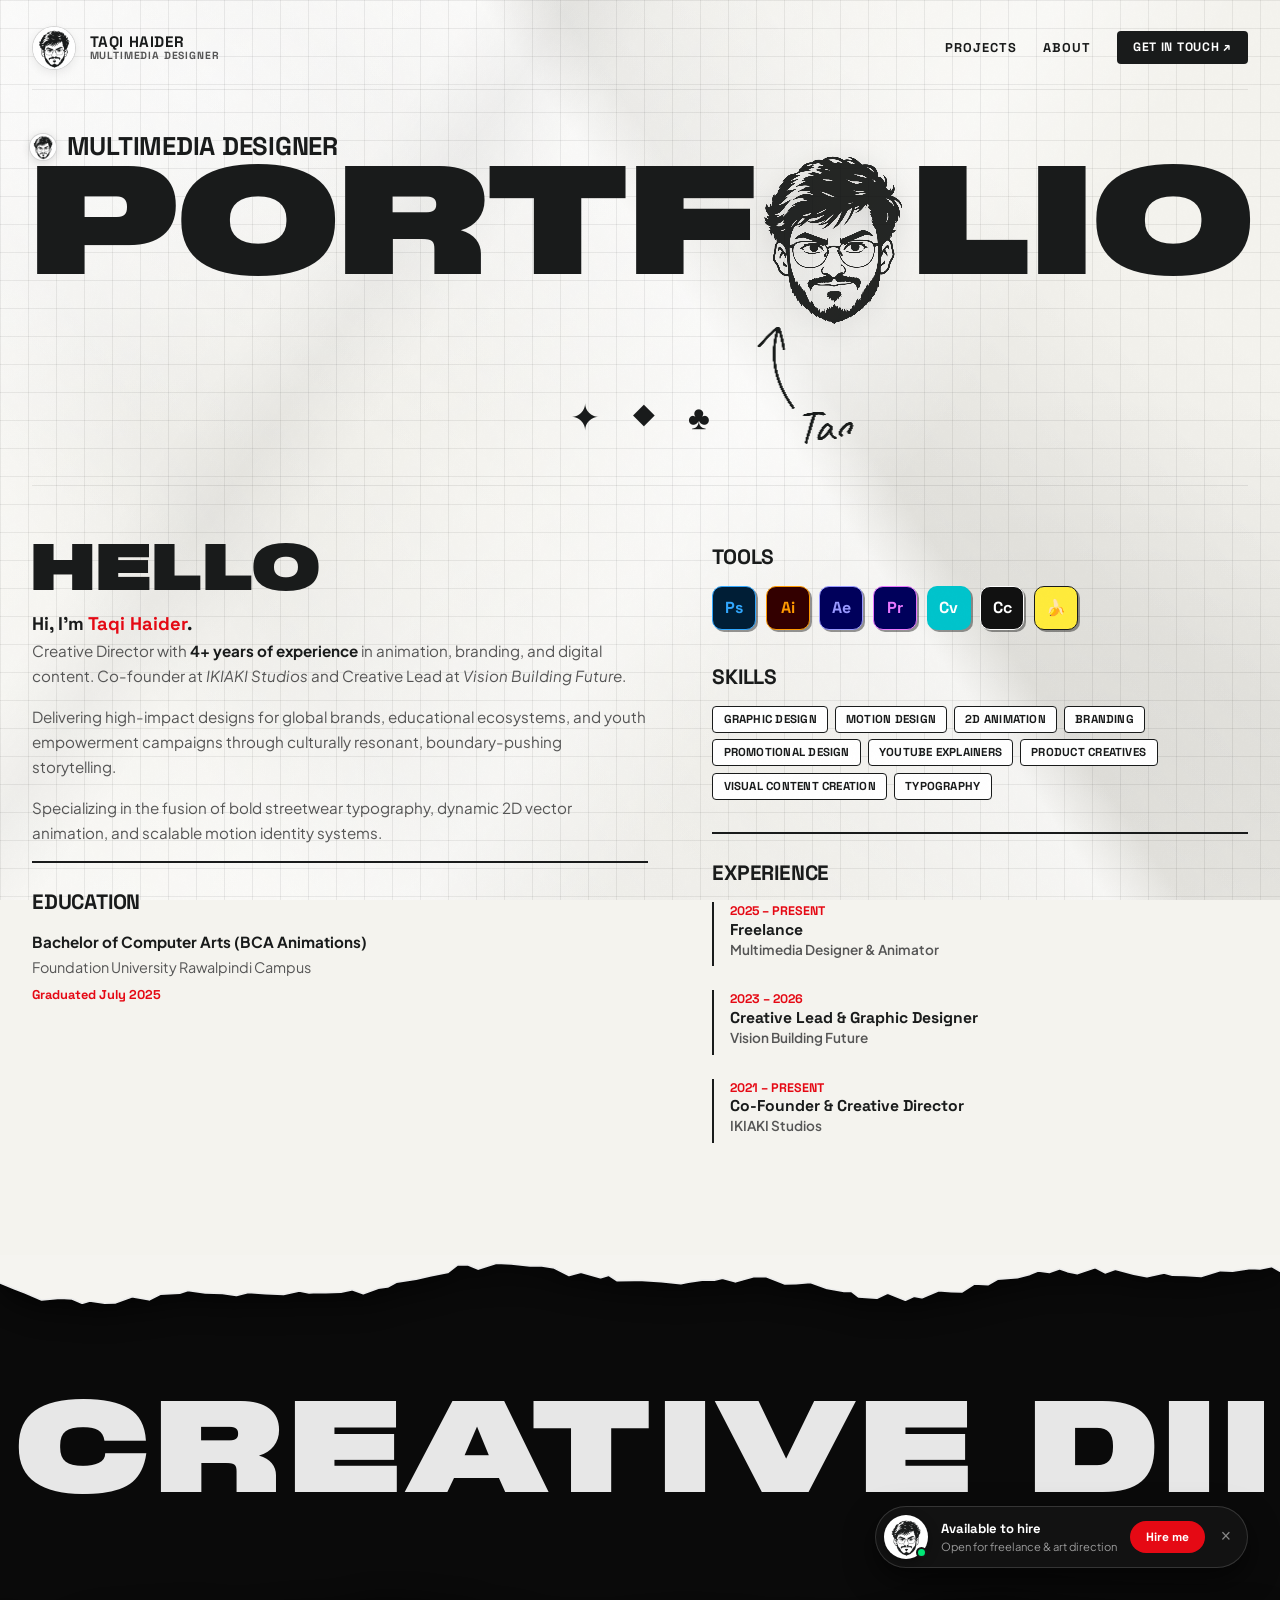
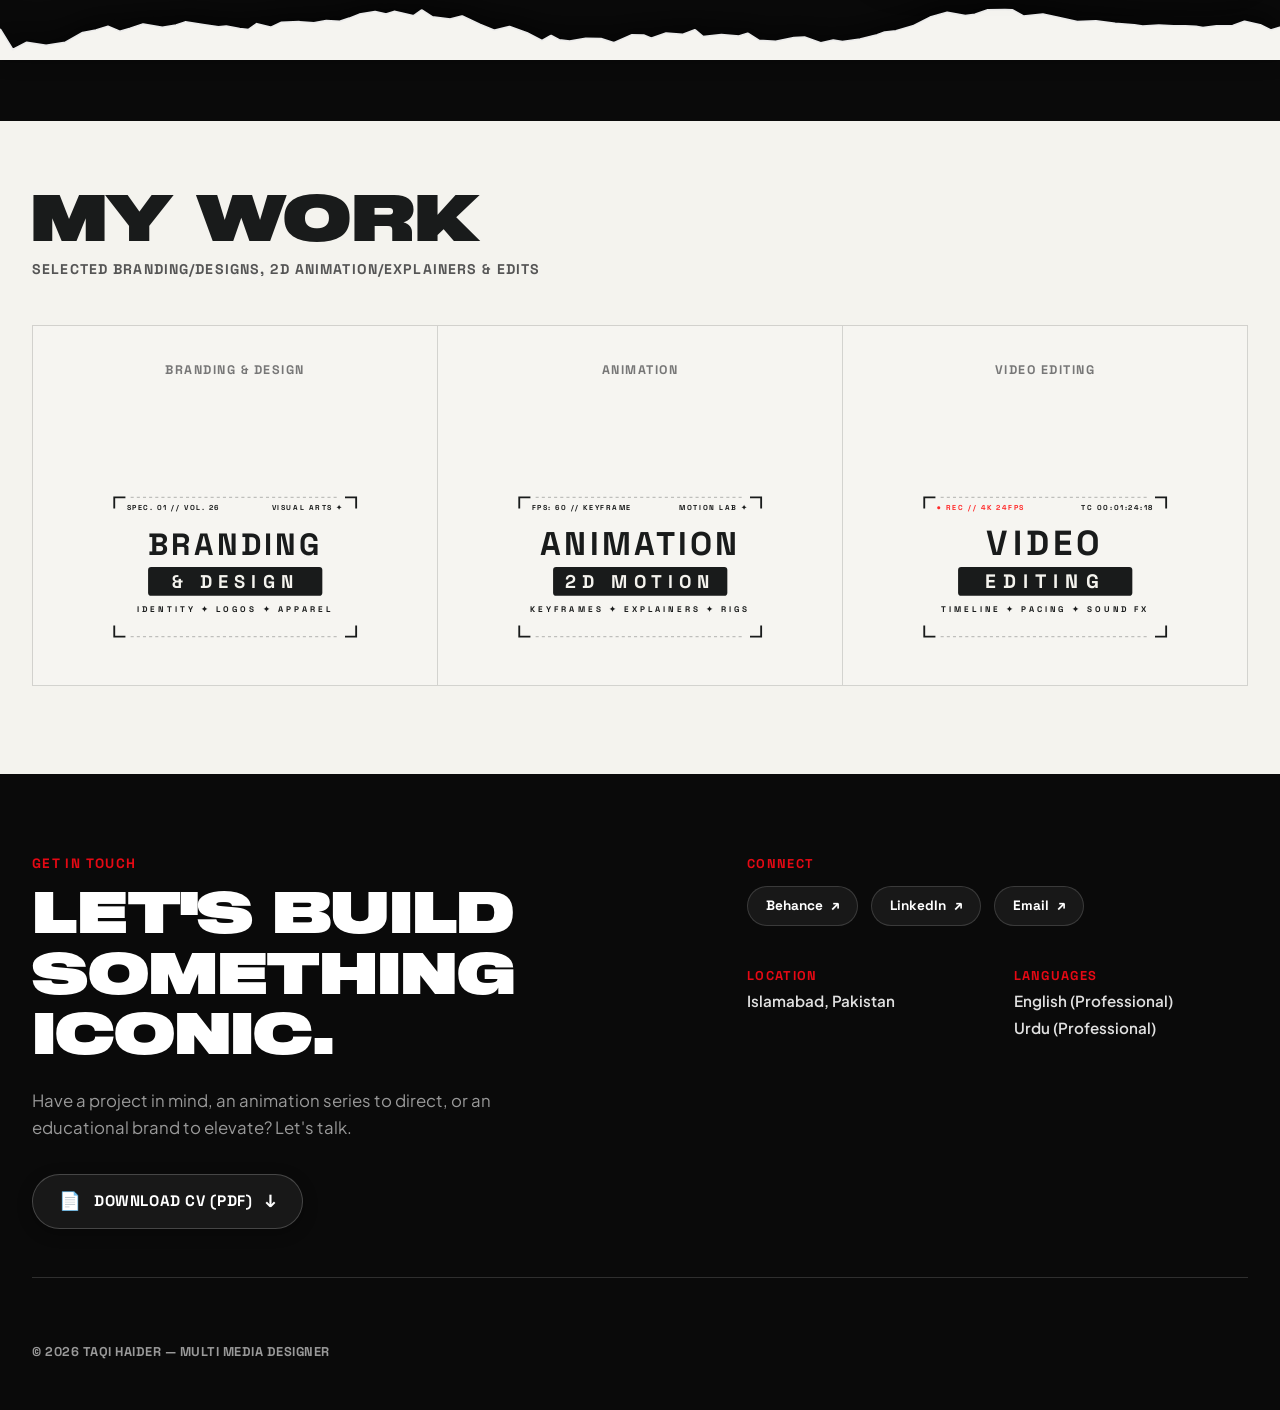
==== commit 1b118d0f: "Update hire toast copy to 'Available to hire' and button to 'Hire me'" ====
--- a/index.html
+++ b/index.html
@@ -260,10 +260,10 @@
           <span class="avatar-status-dot"></span>
         </div>
         <div class="toast-content">
-          <div class="toast-title">Taqi is available for hire</div>
+          <div class="toast-title">Available to hire</div>
           <div class="toast-subtitle">Open for freelance & art direction</div>
         </div>
-        <a href="mailto:mtaqi5771@gmail.com" class="toast-btn">Hire Taqi</a>
+        <a href="mailto:mtaqi5771@gmail.com" class="toast-btn">Hire me</a>
         <button class="toast-close-btn" id="toastCloseBtn" aria-label="Close notification">×</button>
       </div>
 
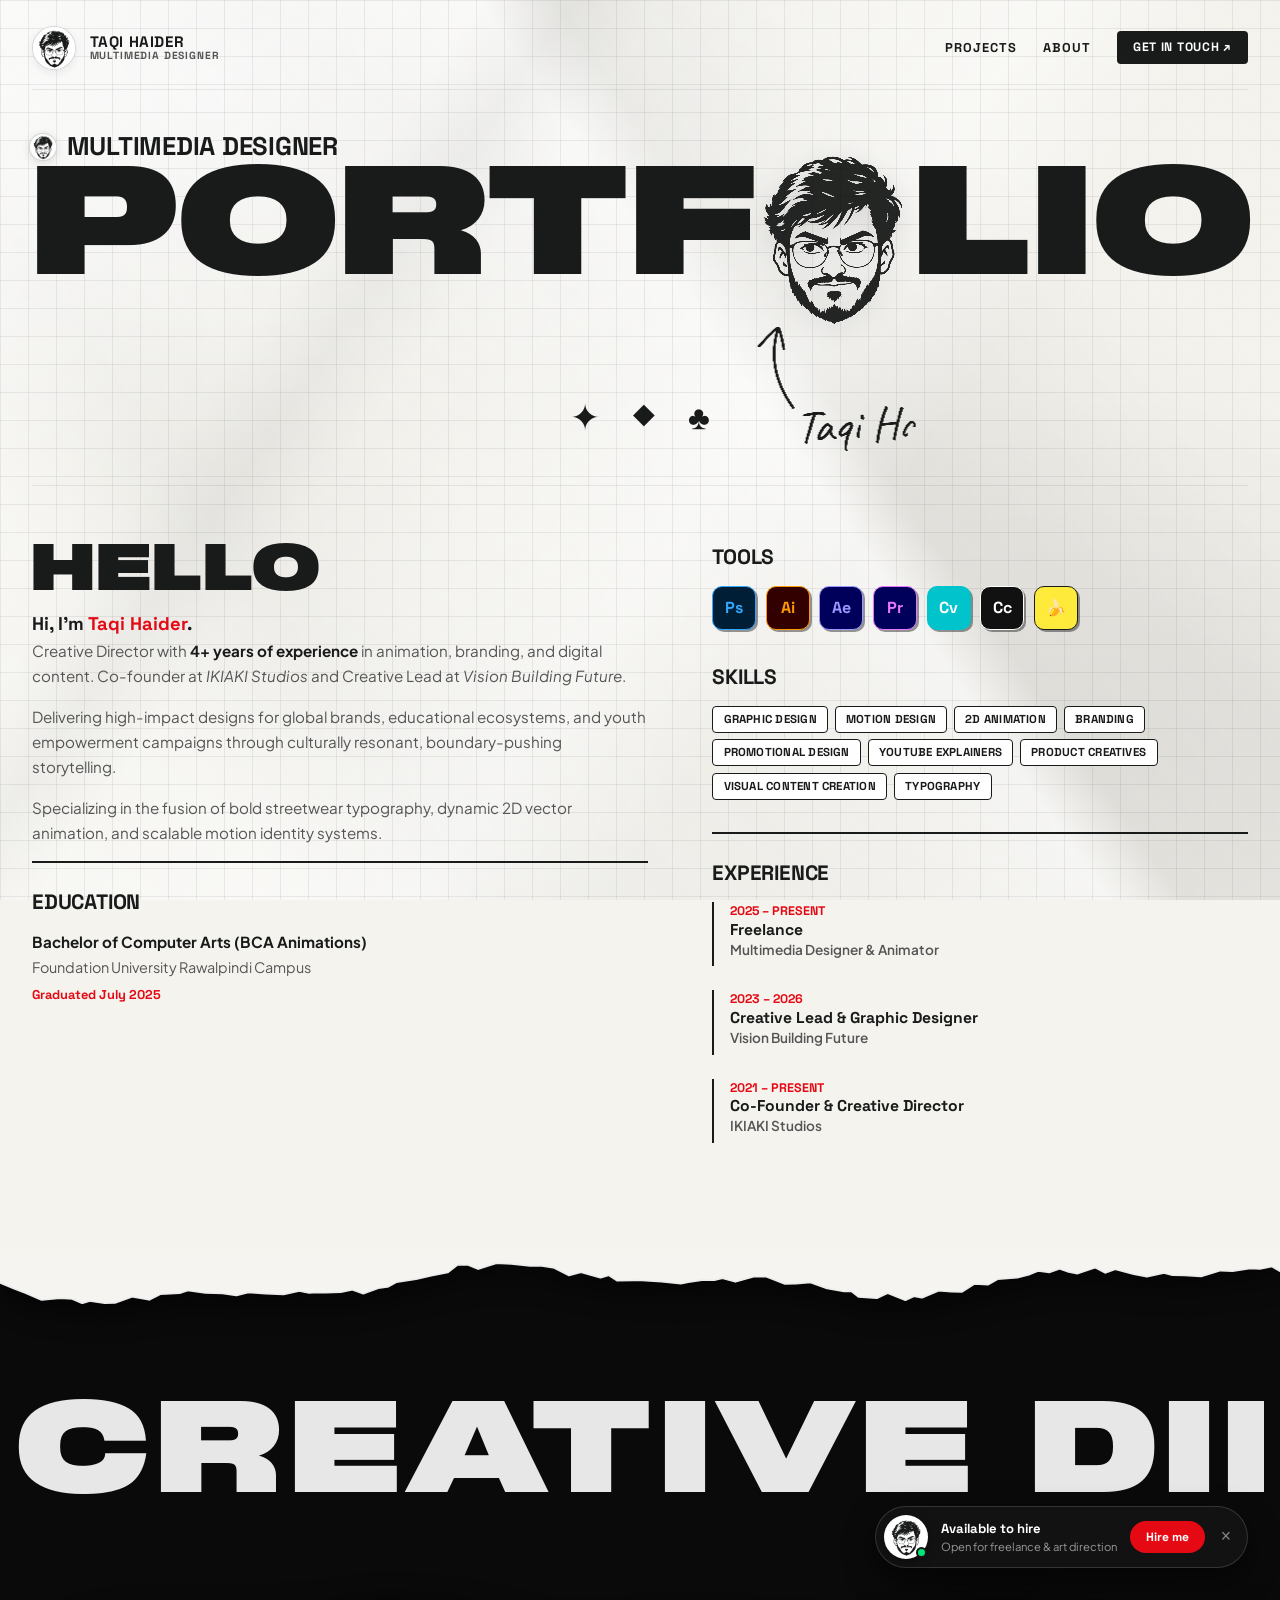
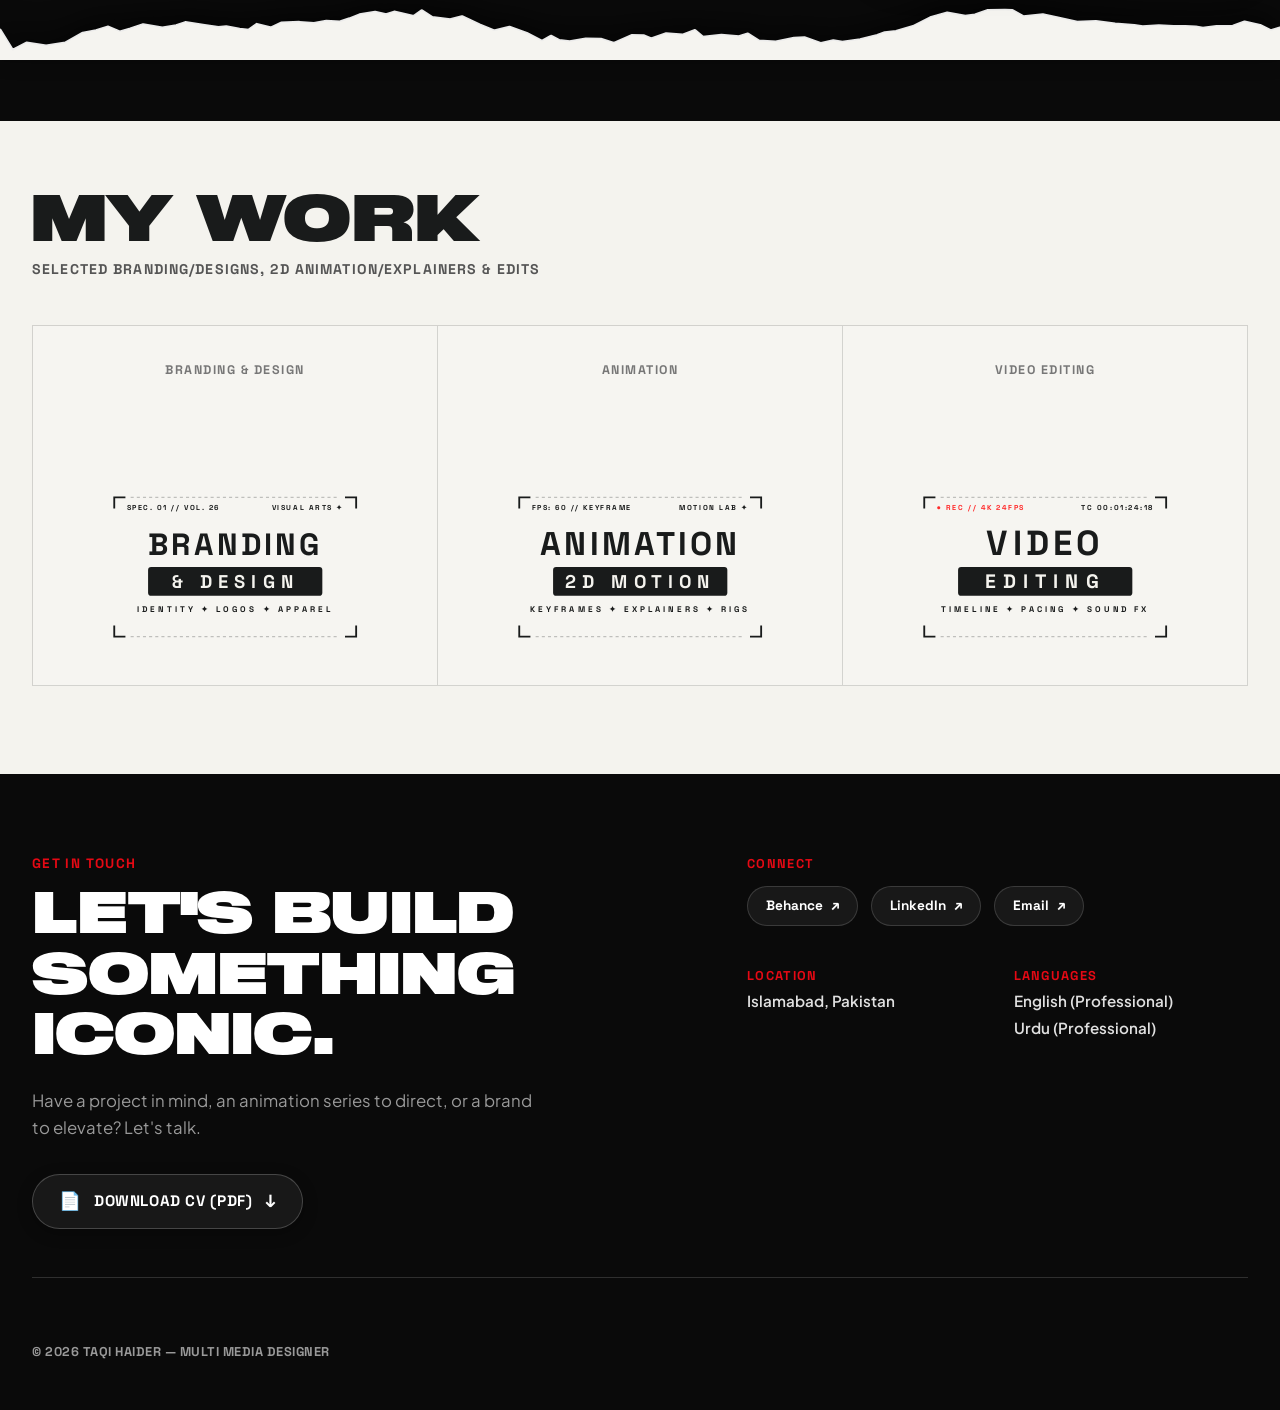
==== commit 84b7986f: "Update contact-bio copy to 'or a brand to elevate? Let\'s talk.'" ====
--- a/index.html
+++ b/index.html
@@ -410,7 +410,7 @@
           <div class="contact-tag">GET IN TOUCH</div>
           <h3 class="contact-headline">LET'S BUILD SOMETHING ICONIC.</h3>
           <p class="contact-bio">
-            Have a project in mind, an animation series to direct, or an educational brand to elevate? Let's talk.
+            Have a project in mind, an animation series to direct, or a brand to elevate? Let's talk.
           </p>
 
           <div class="contact-direct-box">
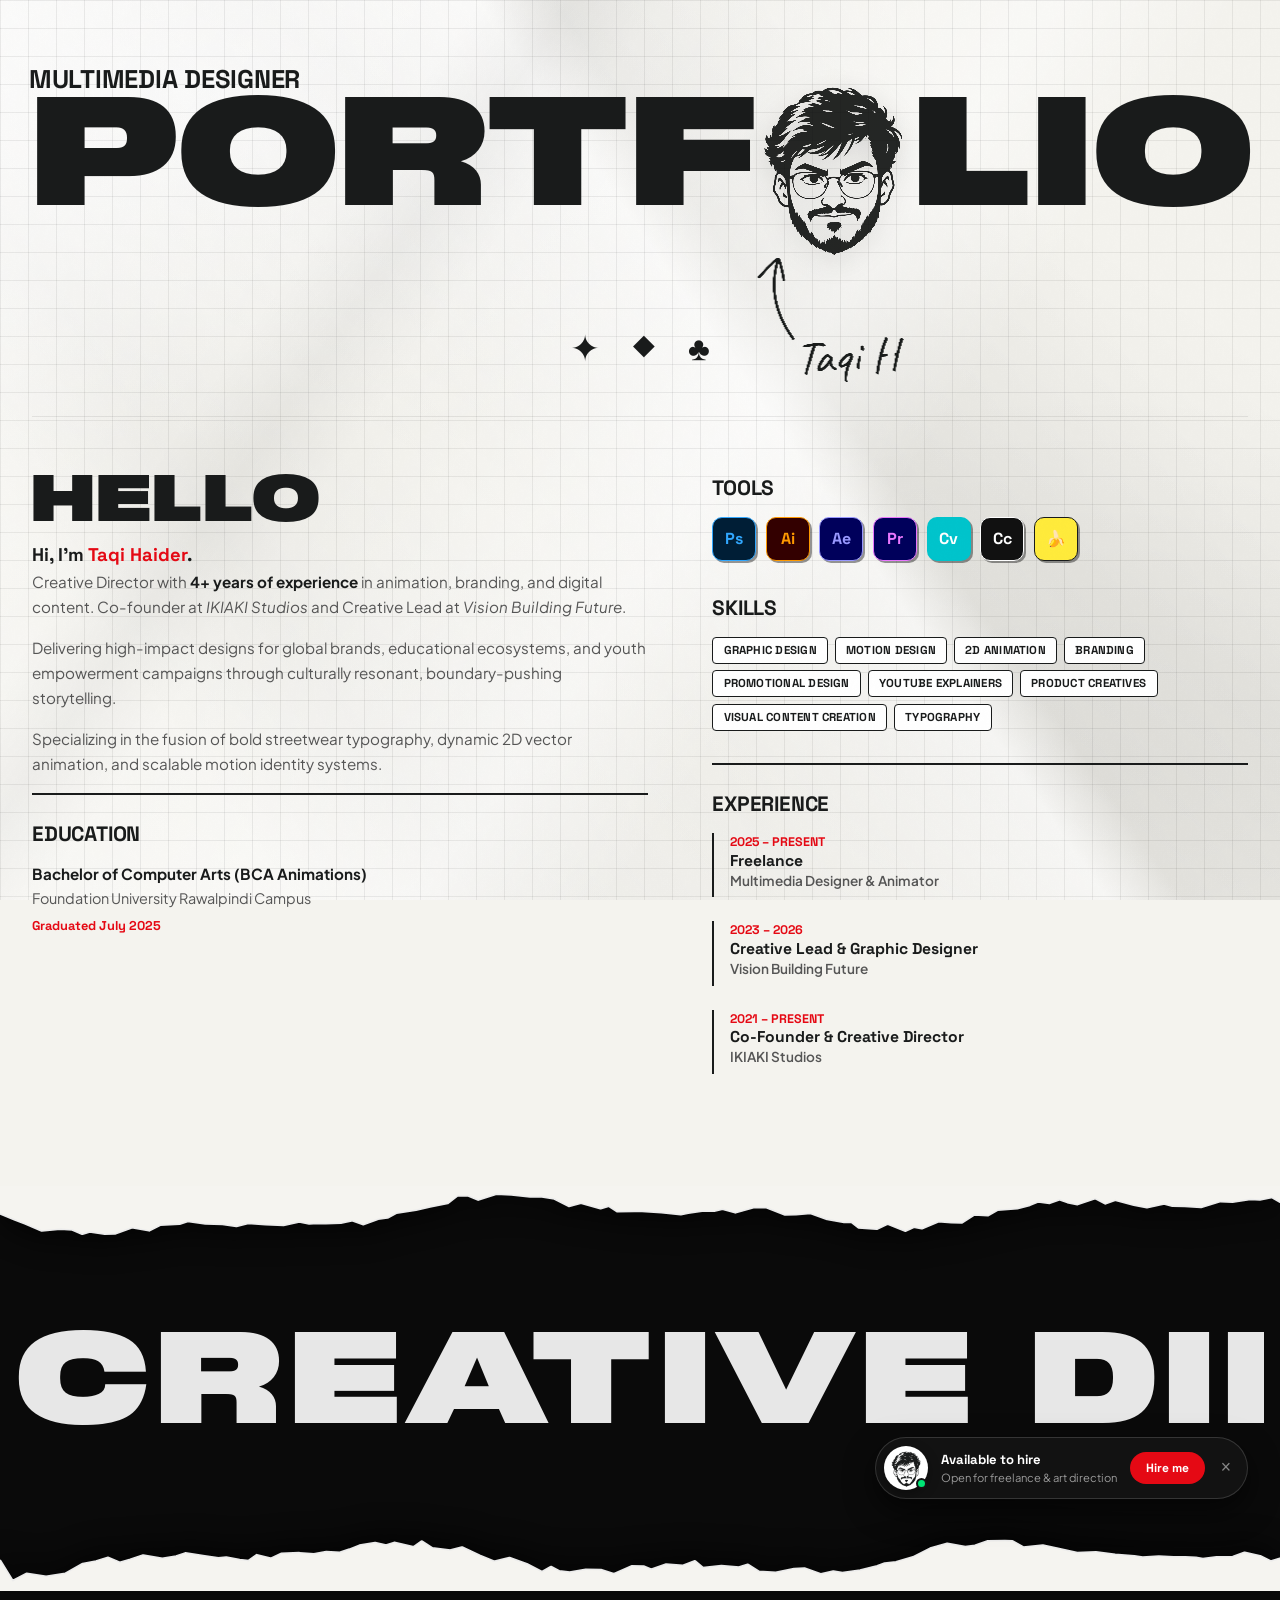
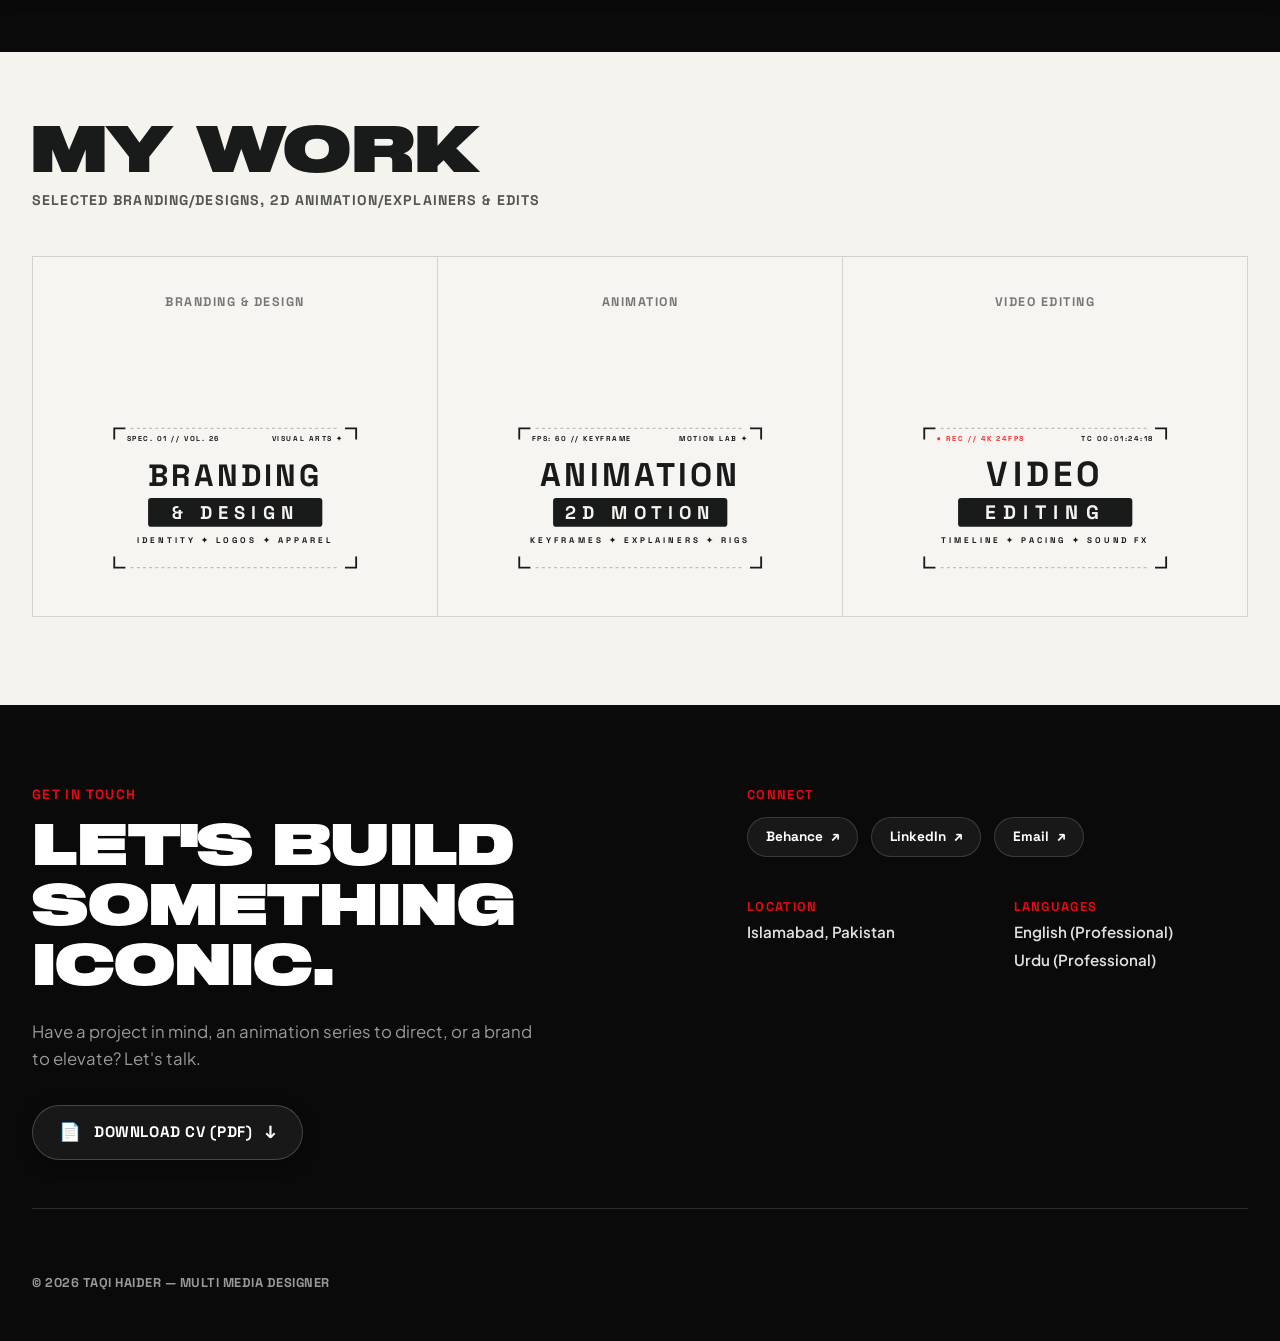
==== commit ab47aa70: "Remove site-nav-bar and tagline avatar from index.html" ====
--- a/index.html
+++ b/index.html
@@ -33,24 +33,6 @@
   <!-- PAGE WRAPPER WITH SUBTLE GRAPH / GRID PAPER TEXTURE -->
   <div class="page-container">
 
-    <!-- Top Brand Header Navigation Bar -->
-    <header class="site-nav-bar">
-      <a href="index.html" class="header-logo-link" aria-label="Taqi Haider Home">
-        <div class="header-avatar-logo">
-          <img src="assets/images/taqi_avatar_circle.png" alt="Taqi Haider Avatar Logo">
-        </div>
-        <div class="header-brand-info">
-          <span class="header-brand-name">TAQI HAIDER</span>
-          <span class="header-brand-sub">MULTIMEDIA DESIGNER</span>
-        </div>
-      </a>
-      <nav class="header-nav-right">
-        <a href="#projects" class="header-nav-link">PROJECTS</a>
-        <a href="#about" class="header-nav-link">ABOUT</a>
-        <a href="#contact" class="header-nav-link header-nav-cta">GET IN TOUCH ↗</a>
-      </nav>
-    </header>
-
     <!-- ================================================================= -->
     <!-- SECTION 1: HERO SECTION                                          -->
     <!-- ================================================================= -->
@@ -60,7 +42,7 @@
       <div class="hero-title-container">
         <h1 class="hero-title">
           <div class="title-wing wing-left">
-            <span class="title-part part-left"><span class="hero-tagline"><span class="hero-tagline-avatar"><img src="assets/images/taqi_avatar_circle.png" alt="Taqi Haider Avatar"></span>MULTIMEDIA DESIGNER</span>PORTF</span>
+            <span class="title-part part-left"><span class="hero-tagline">MULTIMEDIA DESIGNER</span>PORTF</span>
           </div>
 
           <!-- =========================================================== -->
--- a/css/style.css
+++ b/css/style.css
@@ -258,7 +258,7 @@
    ========================================================================== */
 
 .hero-section {
-  padding: 2.2rem 0 2rem 0;
+  padding: 3.5rem 0 2rem 0;
   display: flex;
   flex-direction: column;
   align-items: center;
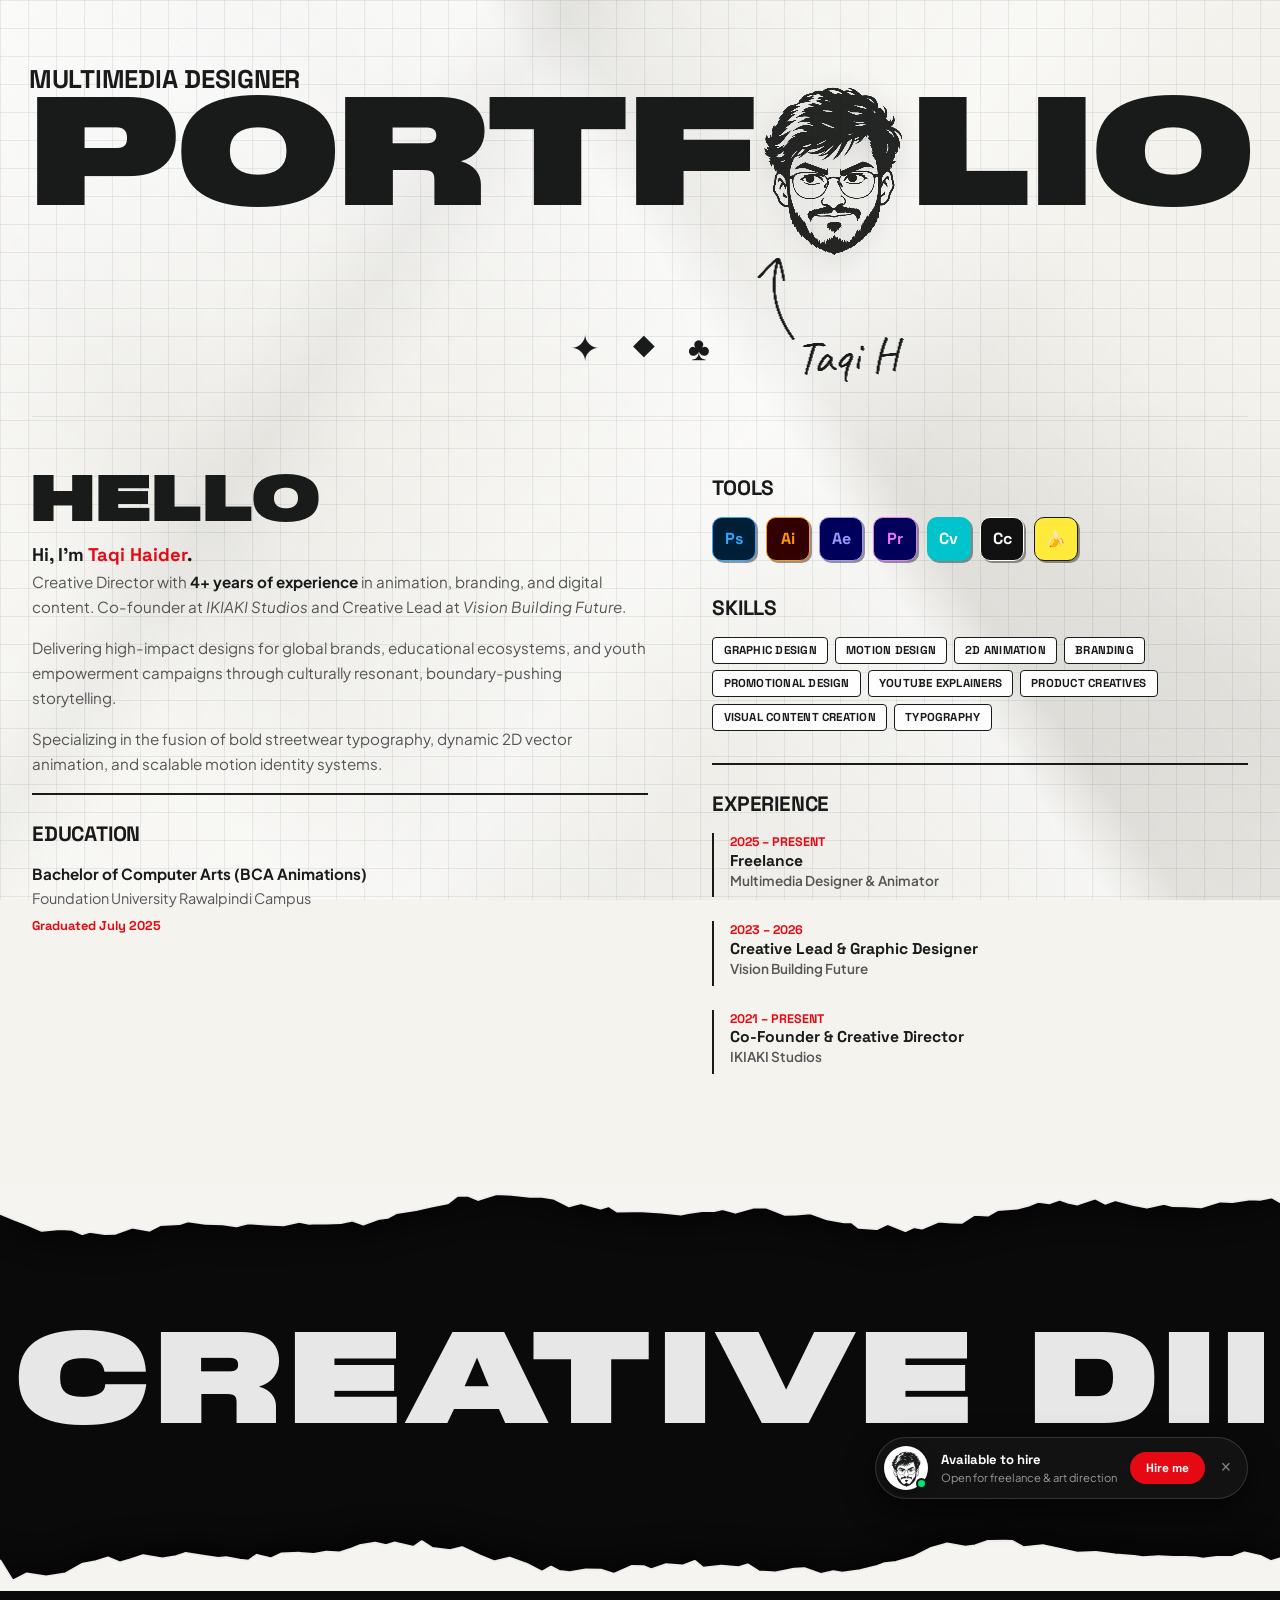
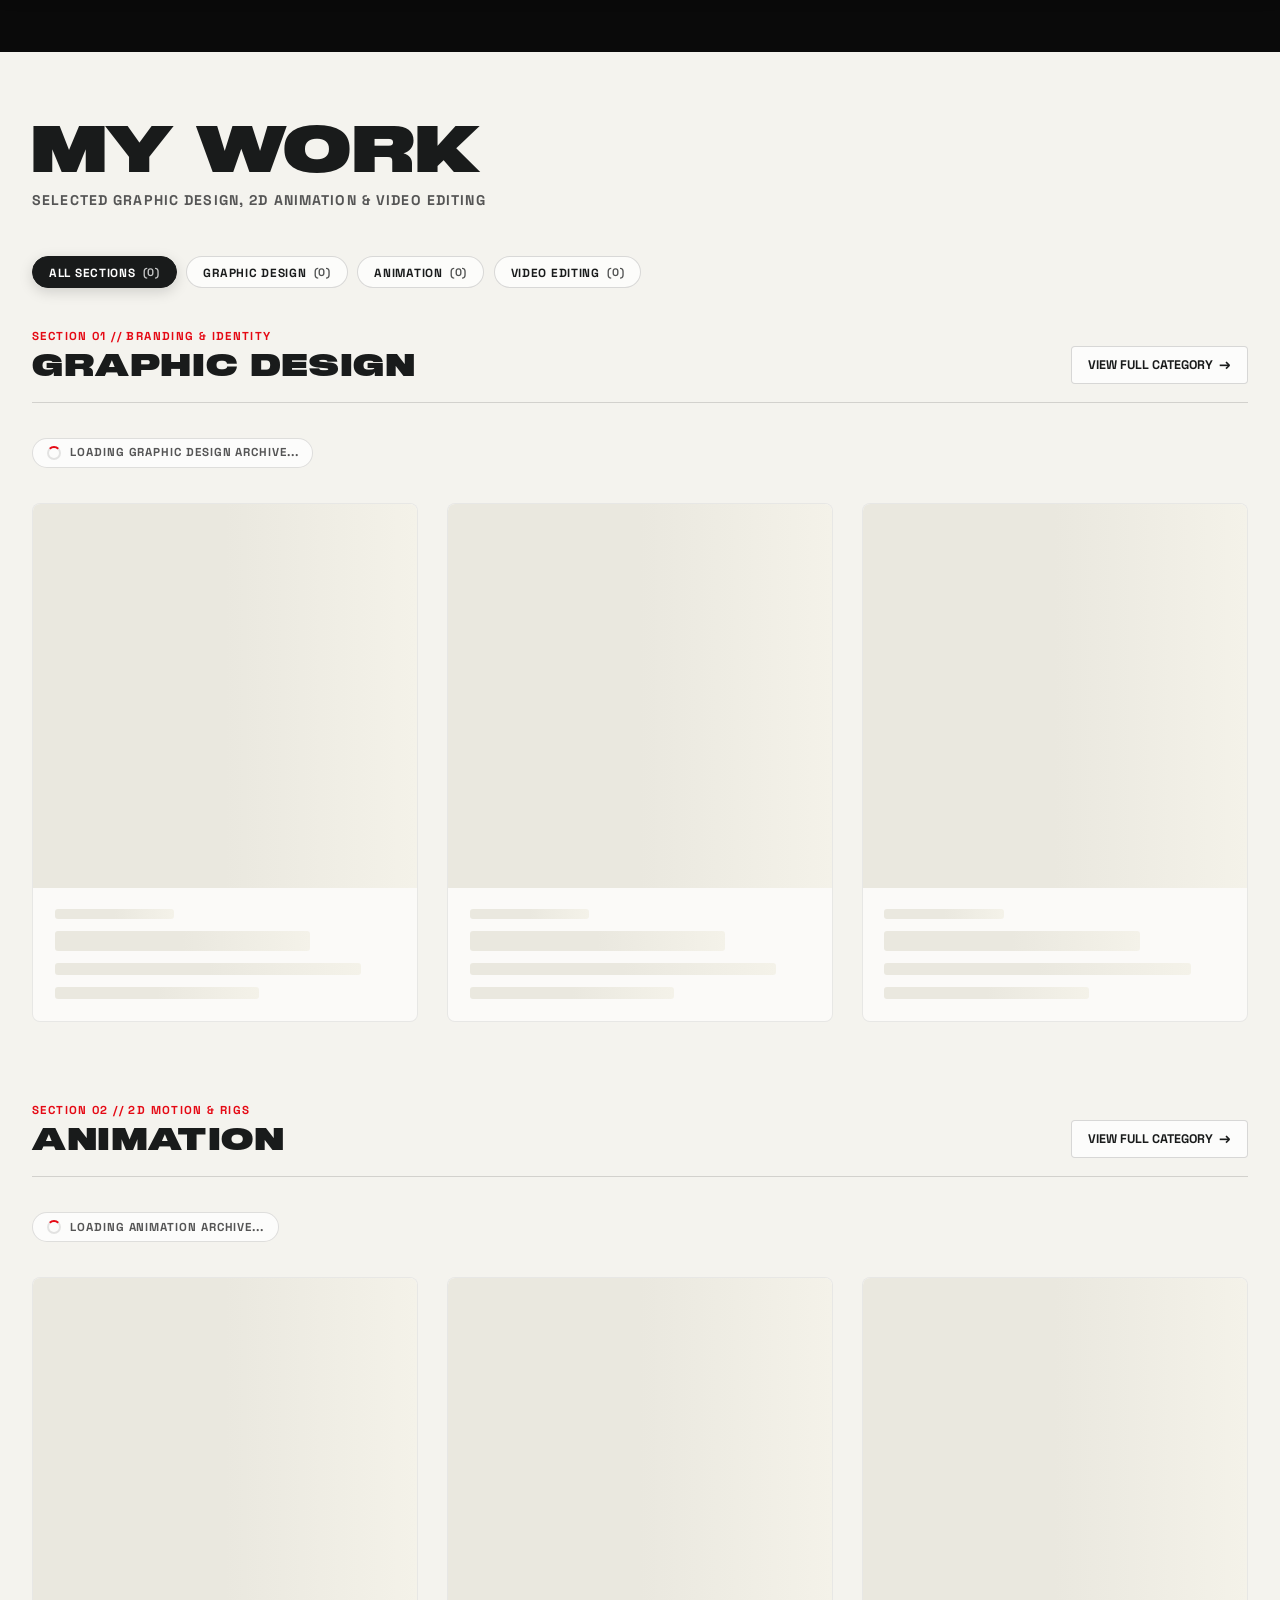
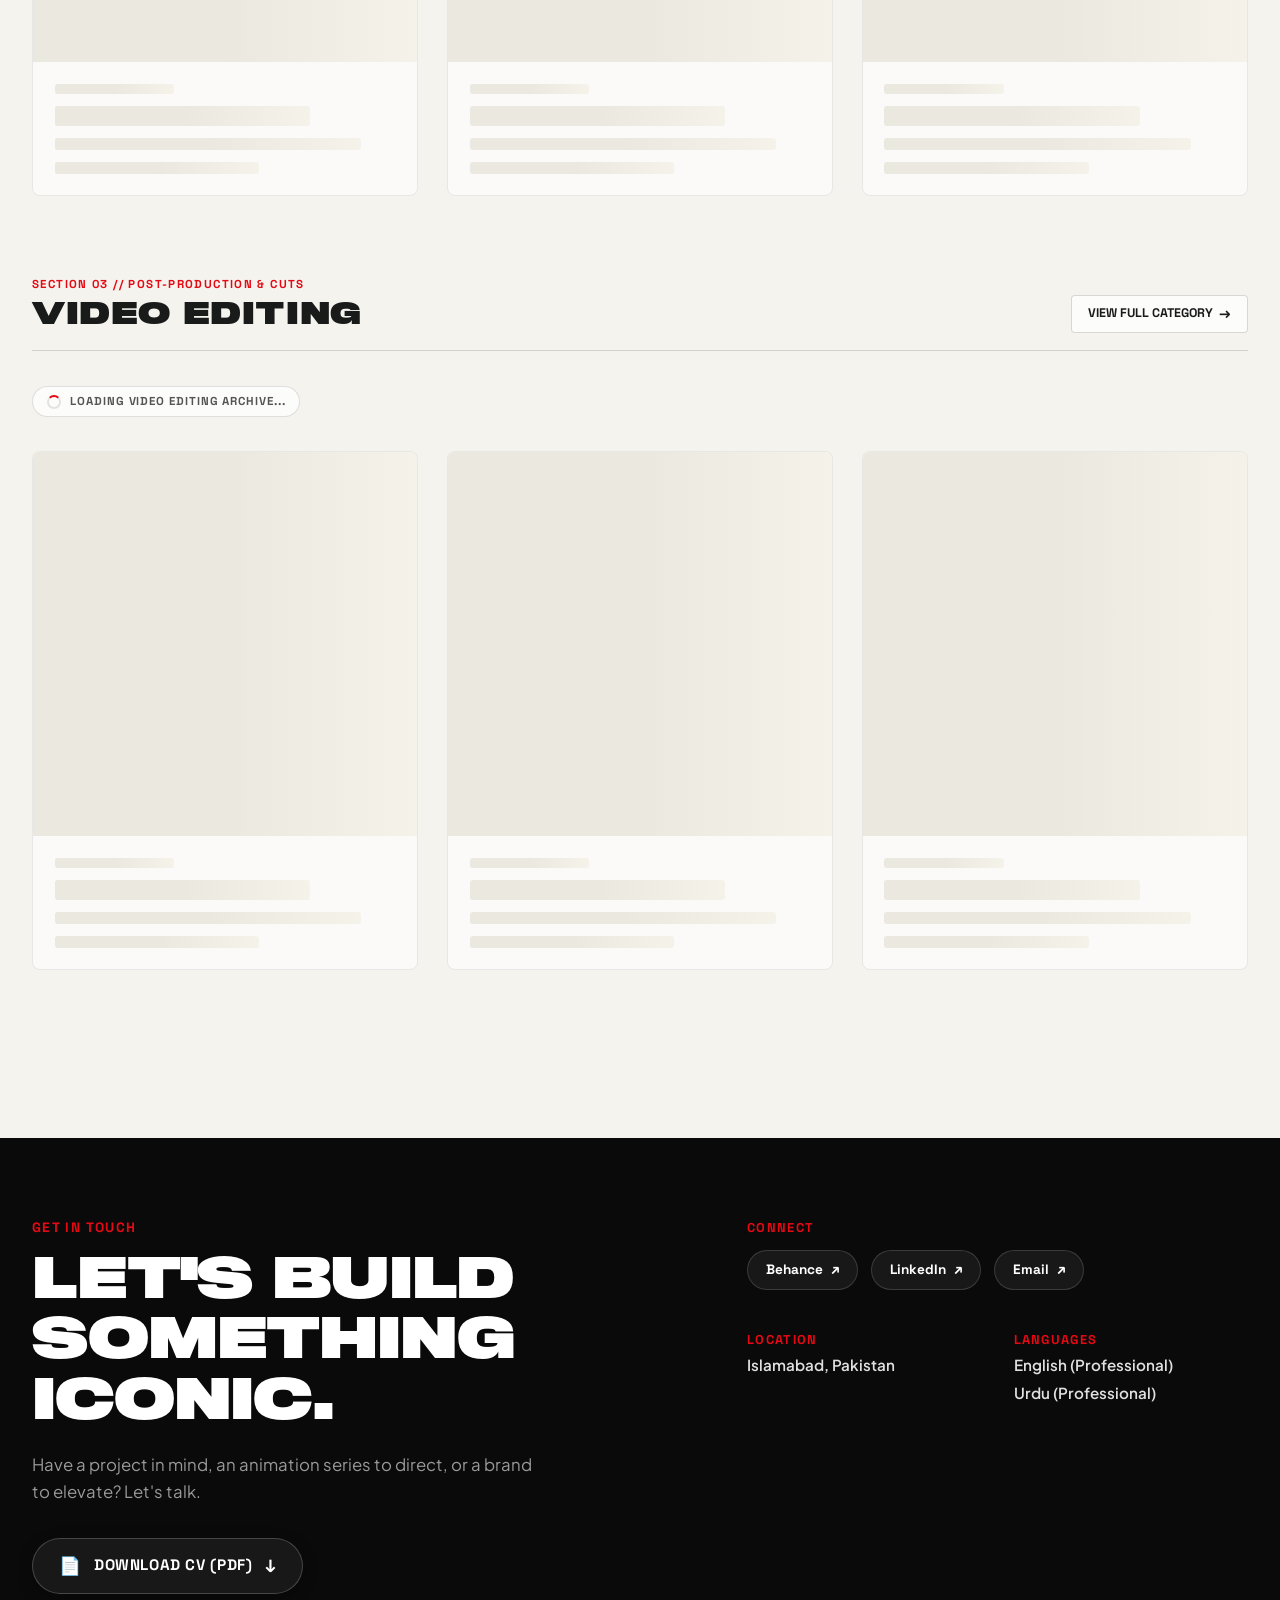
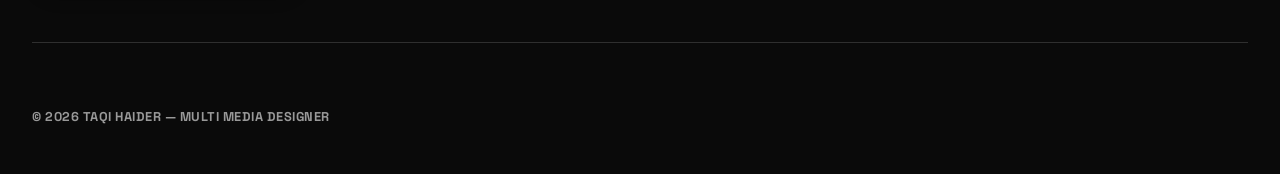
==== commit 5caa455d: "Add Firestore project showcase, skeleton loaders, admin upload portal, and renamed category pages" ====
--- a/index.html
+++ b/index.html
@@ -23,6 +23,17 @@
   <link rel="apple-touch-icon" href="assets/images/taqi_avatar_circle.png">
 
   <link rel="stylesheet" href="css/style.css">
+
+  <!-- Firebase JS SDK ES Module Import Map -->
+  <script type="importmap">
+    {
+      "imports": {
+        "firebase/app": "https://www.gstatic.com/firebasejs/10.14.1/firebase-app.js",
+        "firebase/analytics": "https://www.gstatic.com/firebasejs/10.14.1/firebase-analytics.js",
+        "firebase/firestore": "https://www.gstatic.com/firebasejs/10.14.1/firebase-firestore.js"
+      }
+    }
+  </script>
 </head>
 
 <body class="streetwear-theme">
@@ -269,109 +280,112 @@
 
 
   <!-- =================================================================== -->
-  <!-- SECTION 4: LOGOS & MARKS / SELECTED PROJECTS                        -->
+  <!-- SECTION 4: SELECTED PROJECTS BY CATEGORY                            -->
   <!-- =================================================================== -->
   <div class="page-container projects-wrapper">
     <section class="projects-section" id="projects">
 
       <div class="projects-header">
         <h2 class="section-title-huge projects-title">MY WORK</h2>
-        <div class="projects-subtitle">Selected Branding/Designs, 2d Animation/Explainers &amp; Edits</div>
-      </div>
-
-      <!-- 3x3 Streetwear Editorial Grid -->
-      <div class="projects-grid">
-
-        <!-- Card 1: BRANDING & DESIGN -->
-        <a href="project-gatoracing.html" class="project-card" aria-label="Branding &amp; Design Project">
-          <div class="card-category">BRANDING &amp; DESIGN</div>
-          <div class="card-visual-slot">
-            <svg viewBox="0 0 260 160" class="logo-mark-svg" aria-hidden="true">
-              <!-- Framing Crop Marks & Tech Accents -->
-              <path d="M 12,22 L 12,12 L 22,12 M 248,22 L 248,12 L 238,12 M 12,138 L 12,148 L 22,148 M 248,138 L 248,148 L 238,148" fill="none" stroke="#191b1b" stroke-width="1.8" stroke-linecap="square"/>
-              <line x1="28" y1="12" x2="232" y2="12" stroke="#191b1b" stroke-width="0.75" stroke-dasharray="3 3" opacity="0.4"/>
-              <line x1="28" y1="148" x2="232" y2="148" stroke="#191b1b" stroke-width="0.75" stroke-dasharray="3 3" opacity="0.4"/>
-              
-              <!-- Mini Top Meta Badges -->
-              <text x="24" y="24" font-family="'Space Grotesk', sans-serif" font-weight="700" font-size="7" fill="#191b1b" letter-spacing="1.5">SPEC. 01 // VOL. 26</text>
-              <text x="236" y="24" font-family="'Space Grotesk', sans-serif" font-weight="700" font-size="7" fill="#191b1b" letter-spacing="1.5" text-anchor="end">VISUAL ARTS ✦</text>
-
-              <!-- Big Bold Impact Typography Composition -->
-              <g transform="translate(130, 80)">
-                <!-- Main Layered Type: BRANDING -->
-                <text x="0" y="-12" font-family="'Space Grotesk', 'Archivo', sans-serif" font-weight="900" font-size="30" fill="#191b1b" letter-spacing="3" text-anchor="middle">BRANDING</text>
-                
-                <!-- Solid Black Badge Container for & DESIGN -->
-                <rect x="-85" y="0" width="170" height="28" rx="3" fill="#191b1b"/>
-                <text x="0" y="20" font-family="'Space Grotesk', 'Archivo', sans-serif" font-weight="900" font-size="18" fill="#f4f3ee" letter-spacing="6" text-anchor="middle">&amp; DESIGN</text>
-                
-                <!-- Sub-row tags & micro grid details -->
-                <text x="0" y="44" font-family="'Space Grotesk', sans-serif" font-weight="700" font-size="8" fill="#191b1b" letter-spacing="3" text-anchor="middle">IDENTITY ✦ LOGOS ✦ APPAREL</text>
-              </g>
-            </svg>
-          </div>
-        </a>
-
-        <!-- Card 2: ANIMATION -->
-        <a href="project-niltrum.html" class="project-card" aria-label="Animation Project">
-          <div class="card-category">ANIMATION</div>
-          <div class="card-visual-slot">
-            <svg viewBox="0 0 260 160" class="logo-mark-svg" aria-hidden="true">
-              <!-- Framing Crop Marks & Tech Accents -->
-              <path d="M 12,22 L 12,12 L 22,12 M 248,22 L 248,12 L 238,12 M 12,138 L 12,148 L 22,148 M 248,138 L 248,148 L 238,148" fill="none" stroke="#191b1b" stroke-width="1.8" stroke-linecap="square"/>
-              <line x1="28" y1="12" x2="232" y2="12" stroke="#191b1b" stroke-width="0.75" stroke-dasharray="3 3" opacity="0.4"/>
-              <line x1="28" y1="148" x2="232" y2="148" stroke="#191b1b" stroke-width="0.75" stroke-dasharray="3 3" opacity="0.4"/>
-              
-              <!-- Mini Top Meta Badges -->
-              <text x="24" y="24" font-family="'Space Grotesk', sans-serif" font-weight="700" font-size="7" fill="#191b1b" letter-spacing="1.5">FPS: 60 // KEYFRAME</text>
-              <text x="236" y="24" font-family="'Space Grotesk', sans-serif" font-weight="700" font-size="7" fill="#191b1b" letter-spacing="1.5" text-anchor="end">MOTION LAB ✦</text>
-
-              <!-- Big Bold Impact Typography & Motion Elements -->
-              <g transform="translate(130, 80)">
-                <!-- Main Layered Type: ANIMATION -->
-                <text x="0" y="-12" font-family="'Space Grotesk', 'Archivo', sans-serif" font-weight="900" font-size="32" fill="#191b1b" letter-spacing="3" text-anchor="middle">ANIMATION</text>
-                
-                <!-- Solid Black Badge Container for 2D MOTION -->
-                <rect x="-85" y="0" width="170" height="28" rx="3" fill="#191b1b"/>
-                <text x="0" y="20" font-family="'Space Grotesk', 'Archivo', sans-serif" font-weight="900" font-size="18" fill="#f4f3ee" letter-spacing="6" text-anchor="middle">2D MOTION</text>
-                
-                <!-- Sub-row tags & micro motion details -->
-                <text x="0" y="44" font-family="'Space Grotesk', sans-serif" font-weight="700" font-size="8" fill="#191b1b" letter-spacing="3" text-anchor="middle">KEYFRAMES ✦ EXPLAINERS ✦ RIGS</text>
-              </g>
-            </svg>
-          </div>
-        </a>
-
-        <!-- Card 3: VIDEO EDITING -->
-        <a href="project-martindiaz.html" class="project-card" aria-label="Video Editing Project">
-          <div class="card-category">VIDEO EDITING</div>
-          <div class="card-visual-slot">
-            <svg viewBox="0 0 260 160" class="logo-mark-svg" aria-hidden="true">
-              <!-- Framing Crop Marks & Tech Accents -->
-              <path d="M 12,22 L 12,12 L 22,12 M 248,22 L 248,12 L 238,12 M 12,138 L 12,148 L 22,148 M 248,138 L 248,148 L 238,148" fill="none" stroke="#191b1b" stroke-width="1.8" stroke-linecap="square"/>
-              <line x1="28" y1="12" x2="232" y2="12" stroke="#191b1b" stroke-width="0.75" stroke-dasharray="3 3" opacity="0.4"/>
-              <line x1="28" y1="148" x2="232" y2="148" stroke="#191b1b" stroke-width="0.75" stroke-dasharray="3 3" opacity="0.4"/>
-              
-              <!-- Mini Top Meta Badges -->
-              <text x="24" y="24" font-family="'Space Grotesk', sans-serif" font-weight="700" font-size="7" fill="#ff2a2a" letter-spacing="1.5">● REC // 4K 24FPS</text>
-              <text x="236" y="24" font-family="'Space Grotesk', sans-serif" font-weight="700" font-size="7" fill="#191b1b" letter-spacing="1.5" text-anchor="end">TC 00:01:24:18</text>
-
-              <!-- Big Bold Impact Typography & Video Editing Elements -->
-              <g transform="translate(130, 80)">
-                <!-- Main Layered Type: VIDEO -->
-                <text x="0" y="-12" font-family="'Space Grotesk', 'Archivo', sans-serif" font-weight="900" font-size="34" fill="#191b1b" letter-spacing="4" text-anchor="middle">VIDEO</text>
-                
-                <!-- Solid Black Badge Container for EDITING -->
-                <rect x="-85" y="0" width="170" height="28" rx="3" fill="#191b1b"/>
-                <text x="0" y="20" font-family="'Space Grotesk', 'Archivo', sans-serif" font-weight="900" font-size="19" fill="#f4f3ee" letter-spacing="7" text-anchor="middle">EDITING</text>
-                
-                <!-- Sub-row tags & micro post details -->
-                <text x="0" y="44" font-family="'Space Grotesk', sans-serif" font-weight="700" font-size="8" fill="#191b1b" letter-spacing="3" text-anchor="middle">TIMELINE ✦ PACING ✦ SOUND FX</text>
-              </g>
-            </svg>
-          </div>
-        </a>
-
+        <div class="projects-subtitle">Selected Graphic Design, 2d Animation &amp; Video Editing</div>
+      </div>
+
+      <!-- Category Filter Tabs -->
+      <div class="projects-filter-bar" id="projectsFilterBar" role="tablist" aria-label="Filter sections">
+        <button type="button" class="filter-pill is-active" data-filter="ALL" role="tab" aria-selected="true">
+          <span>ALL SECTIONS</span>
+          <span class="filter-count" id="countAll">(0)</span>
+        </button>
+        <button type="button" class="filter-pill" data-filter="GRAPHIC DESIGN" role="tab" aria-selected="false">
+          <span>GRAPHIC DESIGN</span>
+          <span class="filter-count" id="countGraphicDesign">(0)</span>
+        </button>
+        <button type="button" class="filter-pill" data-filter="ANIMATION" role="tab" aria-selected="false">
+          <span>ANIMATION</span>
+          <span class="filter-count" id="countAnimation">(0)</span>
+        </button>
+        <button type="button" class="filter-pill" data-filter="VIDEO EDITING" role="tab" aria-selected="false">
+          <span>VIDEO EDITING</span>
+          <span class="filter-count" id="countVideoEditing">(0)</span>
+        </button>
+      </div>
+
+      <!-- SECTION 1: GRAPHIC DESIGN -->
+      <div class="category-project-section" id="graphicDesignSection" data-section-category="GRAPHIC DESIGN">
+        <div class="category-section-header">
+          <div class="category-section-meta">
+            <span class="category-section-badge">SECTION 01 // BRANDING &amp; IDENTITY</span>
+            <h3 class="category-section-title">GRAPHIC DESIGN</h3>
+          </div>
+          <a href="graphic-design.html" class="category-view-all-link">
+            <span>VIEW FULL CATEGORY</span>
+            <span class="arrow-up-right">→</span>
+          </a>
+        </div>
+        <div class="project-showcase-grid" id="gridGraphicDesign" data-category="GRAPHIC DESIGN" aria-live="polite">
+          <!-- Skeletons & Spinner while loading -->
+          <div class="section-skeleton-loader" aria-hidden="true">
+            <div class="skeleton-pulse-banner">
+              <div class="section-loading-spinner" style="width:14px;height:14px;border-width:2px;"></div>
+              <span class="pulse-text">LOADING GRAPHIC DESIGN ARCHIVE...</span>
+            </div>
+          </div>
+          <div class="project-card-skeleton" aria-hidden="true"><div class="skeleton-thumb"></div><div class="skeleton-body"><div class="skeleton-line short"></div><div class="skeleton-line title"></div><div class="skeleton-line desc"></div><div class="skeleton-line desc-short"></div></div></div>
+          <div class="project-card-skeleton" aria-hidden="true"><div class="skeleton-thumb"></div><div class="skeleton-body"><div class="skeleton-line short"></div><div class="skeleton-line title"></div><div class="skeleton-line desc"></div><div class="skeleton-line desc-short"></div></div></div>
+          <div class="project-card-skeleton" aria-hidden="true"><div class="skeleton-thumb"></div><div class="skeleton-body"><div class="skeleton-line short"></div><div class="skeleton-line title"></div><div class="skeleton-line desc"></div><div class="skeleton-line desc-short"></div></div></div>
+        </div>
+      </div>
+
+      <!-- SECTION 2: ANIMATION -->
+      <div class="category-project-section" id="animationSection" data-section-category="ANIMATION">
+        <div class="category-section-header">
+          <div class="category-section-meta">
+            <span class="category-section-badge">SECTION 02 // 2D MOTION &amp; RIGS</span>
+            <h3 class="category-section-title">ANIMATION</h3>
+          </div>
+          <a href="animation.html" class="category-view-all-link">
+            <span>VIEW FULL CATEGORY</span>
+            <span class="arrow-up-right">→</span>
+          </a>
+        </div>
+        <div class="project-showcase-grid" id="gridAnimation" data-category="ANIMATION" aria-live="polite">
+          <!-- Skeletons & Spinner while loading -->
+          <div class="section-skeleton-loader" aria-hidden="true">
+            <div class="skeleton-pulse-banner">
+              <div class="section-loading-spinner" style="width:14px;height:14px;border-width:2px;"></div>
+              <span class="pulse-text">LOADING ANIMATION ARCHIVE...</span>
+            </div>
+          </div>
+          <div class="project-card-skeleton" aria-hidden="true"><div class="skeleton-thumb"></div><div class="skeleton-body"><div class="skeleton-line short"></div><div class="skeleton-line title"></div><div class="skeleton-line desc"></div><div class="skeleton-line desc-short"></div></div></div>
+          <div class="project-card-skeleton" aria-hidden="true"><div class="skeleton-thumb"></div><div class="skeleton-body"><div class="skeleton-line short"></div><div class="skeleton-line title"></div><div class="skeleton-line desc"></div><div class="skeleton-line desc-short"></div></div></div>
+          <div class="project-card-skeleton" aria-hidden="true"><div class="skeleton-thumb"></div><div class="skeleton-body"><div class="skeleton-line short"></div><div class="skeleton-line title"></div><div class="skeleton-line desc"></div><div class="skeleton-line desc-short"></div></div></div>
+        </div>
+      </div>
+
+      <!-- SECTION 3: VIDEO EDITING -->
+      <div class="category-project-section" id="videoEditingSection" data-section-category="VIDEO EDITING">
+        <div class="category-section-header">
+          <div class="category-section-meta">
+            <span class="category-section-badge">SECTION 03 // POST-PRODUCTION &amp; CUTS</span>
+            <h3 class="category-section-title">VIDEO EDITING</h3>
+          </div>
+          <a href="video-editing.html" class="category-view-all-link">
+            <span>VIEW FULL CATEGORY</span>
+            <span class="arrow-up-right">→</span>
+          </a>
+        </div>
+        <div class="project-showcase-grid" id="gridVideoEditing" data-category="VIDEO EDITING" aria-live="polite">
+          <!-- Skeletons & Spinner while loading -->
+          <div class="section-skeleton-loader" aria-hidden="true">
+            <div class="skeleton-pulse-banner">
+              <div class="section-loading-spinner" style="width:14px;height:14px;border-width:2px;"></div>
+              <span class="pulse-text">LOADING VIDEO EDITING ARCHIVE...</span>
+            </div>
+          </div>
+          <div class="project-card-skeleton" aria-hidden="true"><div class="skeleton-thumb"></div><div class="skeleton-body"><div class="skeleton-line short"></div><div class="skeleton-line title"></div><div class="skeleton-line desc"></div><div class="skeleton-line desc-short"></div></div></div>
+          <div class="project-card-skeleton" aria-hidden="true"><div class="skeleton-thumb"></div><div class="skeleton-body"><div class="skeleton-line short"></div><div class="skeleton-line title"></div><div class="skeleton-line desc"></div><div class="skeleton-line desc-short"></div></div></div>
+          <div class="project-card-skeleton" aria-hidden="true"><div class="skeleton-thumb"></div><div class="skeleton-body"><div class="skeleton-line short"></div><div class="skeleton-line title"></div><div class="skeleton-line desc"></div><div class="skeleton-line desc-short"></div></div></div>
+        </div>
       </div>
 
     </section>
@@ -451,8 +465,482 @@
     </div>
   </footer>
 
+  <!-- Video Modal Lightbox -->
+  <div class="video-modal-backdrop" id="portfolioVideoModal" role="dialog" aria-modal="true" aria-hidden="true">
+    <div class="video-modal-container">
+      <div class="video-modal-header">
+        <div class="video-modal-title-wrap">
+          <span class="video-modal-category" id="videoModalCategory">PROJECT VIDEO</span>
+          <h3 class="video-modal-title" id="videoModalTitle">Video Title</h3>
+        </div>
+        <button class="video-modal-close-btn" id="videoModalCloseBtn" aria-label="Close Video">×</button>
+      </div>
+      <div class="video-modal-video-wrap">
+        <video id="videoModalPlayer" controls playsinline preload="metadata">
+          <source src="" type="video/mp4">
+          Your browser does not support HTML5 video.
+        </video>
+      </div>
+    </div>
+  </div>
+
+  <!-- Image Lightbox Modal -->
+  <div class="image-lightbox-modal" id="portfolioImageModal" role="dialog" aria-modal="true" aria-hidden="true">
+    <div class="image-lightbox-wrap">
+      <button class="image-lightbox-close" id="imageLightboxClose" aria-label="Close Image Preview">×</button>
+      <img src="" alt="" id="imageLightboxImg" class="image-lightbox-img">
+      <div class="image-lightbox-caption" id="imageLightboxCaption"></div>
+    </div>
+  </div>
+
   <!-- Scripts -->
   <script src="js/script.js"></script>
+
+  <!-- ===================================================================== -->
+  <!-- FIRESTORE PROJECTS CONTROLLER                                         -->
+  <!-- ===================================================================== -->
+  <script type="module">
+    // Import the functions you need from the SDKs you need
+    import { initializeApp } from "firebase/app";
+    import { getAnalytics } from "firebase/analytics";
+    import { 
+      getFirestore, 
+      collection, 
+      getDocs, 
+      onSnapshot 
+    } from "firebase/firestore";
+
+    // Your web app's Firebase configuration
+    // For Firebase JS SDK v7.20.0 and later, measurementId is optional
+    const firebaseConfig = {
+      apiKey: "AIzaSyDJ1j32rlyrcpPfvx8jSFhDf-6J_hWRGsY",
+      authDomain: "portfolio-63983.firebaseapp.com",
+      projectId: "portfolio-63983",
+      storageBucket: "portfolio-63983.firebasestorage.app",
+      messagingSenderId: "1060924242634",
+      appId: "1:1060924242634:web:260479fb57f64a79ec5233",
+      measurementId: "G-JNQJ3CCL0Q"
+    };
+
+    // Initialize Firebase
+    const app = initializeApp(firebaseConfig);
+    let analytics;
+    try {
+      analytics = getAnalytics(app);
+    } catch (e) {
+      console.warn("Analytics notice:", e.message);
+    }
+
+    // Initialize Firestore
+    const db = getFirestore(app);
+
+    // DOM Elements
+    const projectsGrid = document.getElementById('projectsShowcaseGrid');
+    const filterBar = document.getElementById('projectsFilterBar');
+    const imageModal = document.getElementById('portfolioImageModal');
+    const imageModalImg = document.getElementById('imageLightboxImg');
+    const imageModalCaption = document.getElementById('imageLightboxCaption');
+    const imageModalClose = document.getElementById('imageLightboxClose');
+
+    // State
+    let allProjects = [];
+    let activeCategory = 'ALL';
+    let isLoadingFirestore = true;
+
+    // Helper: Escape HTML
+    function escapeHtml(str) {
+      if (!str) return '';
+      return String(str)
+        .replace(/&/g, '&amp;')
+        .replace(/</g, '&lt;')
+        .replace(/>/g, '&gt;')
+        .replace(/"/g, '&quot;')
+        .replace(/'/g, '&#039;');
+    }
+
+    // Helper: Format Date
+    function formatProjectDate(timestamp, isoString) {
+      try {
+        if (timestamp && typeof timestamp.toDate === 'function') {
+          return timestamp.toDate().toLocaleDateString('en-US', { month: 'short', year: 'numeric' }).toUpperCase();
+        }
+        if (isoString) {
+          const date = new Date(isoString);
+          if (!isNaN(date)) {
+            return date.toLocaleDateString('en-US', { month: 'short', year: 'numeric' }).toUpperCase();
+          }
+        }
+      } catch (e) {}
+      return 'SELECTED WORK';
+    }
+
+    // Category Normalization & Matching
+    function matchesCategory(projectCategory, sectionCategory) {
+      if (!projectCategory || !sectionCategory) return false;
+      const p = projectCategory.toLowerCase().trim();
+      const s = sectionCategory.toLowerCase().trim();
+
+      if (s.includes('graphic') || s.includes('brand') || s.includes('design')) {
+        return p.includes('graphic') || p.includes('brand') || p.includes('design') || p.includes('identity') || p.includes('logo') || p.includes('poster');
+      }
+      if (s.includes('animat') || s.includes('motion')) {
+        return p.includes('animat') || p.includes('motion') || p.includes('explainer') || p.includes('rig') || p.includes('2d');
+      }
+      if (s.includes('video') || s.includes('edit')) {
+        return p.includes('video') || p.includes('edit') || p.includes('cut') || p.includes('reel') || p.includes('film');
+      }
+      return p.includes(s) || s.includes(p);
+    }
+
+    // Build Card HTML for an Image Project (Matching site's exact card HTML structure)
+    function buildImageCardHtml(project) {
+      const title = escapeHtml(project.title || 'Untitled Project');
+      const category = escapeHtml(project.category || 'Visual Design');
+      const description = escapeHtml(project.description || project.subtitle || '');
+      const thumbUrl = escapeHtml(project.thumbnailUrl || project.mediaUrl || '');
+      const fullUrl = escapeHtml(project.mediaUrl || '');
+      const behanceUrl = project.url ? escapeHtml(project.url) : '';
+      const tagsHtml = (project.tags || []).map(t => `<span class="card-tag">${escapeHtml(t)}</span>`).join('');
+
+      const linkHref = behanceUrl || fullUrl || '#';
+      const isExternal = Boolean(behanceUrl);
+      const linkAttrs = isExternal 
+        ? 'target="_blank" rel="noopener noreferrer"' 
+        : `class="image-preview-trigger" data-img-src="${fullUrl}" data-title="${title}"`;
+      const overlayText = isExternal ? 'VIEW ON BEHANCE ↗' : 'VIEW IMAGE ↗';
+
+      return `
+        <article class="project-grid-card">
+          <a href="${linkHref}" ${linkAttrs} class="project-card-link-wrapper" aria-label="${title}">
+            <div class="project-card-thumb-wrap">
+              <img src="${thumbUrl}" alt="${title}" class="project-card-img" loading="lazy">
+              <div class="project-card-overlay">
+                <span class="overlay-action-btn">${overlayText}</span>
+              </div>
+            </div>
+          </a>
+          <div class="project-card-body">
+            <div class="project-card-meta-top">
+              <span class="project-card-category">${category}</span>
+            </div>
+            <h2 class="project-card-title">
+              <a href="${linkHref}" ${linkAttrs}>${title}</a>
+            </h2>
+            ${description ? `<p class="project-card-subtitle">${description}</p>` : ''}
+            ${tagsHtml ? `<div class="project-card-tags">${tagsHtml}</div>` : ''}
+            <div class="project-card-footer">
+              ${isExternal 
+                ? `<a href="${behanceUrl}" class="card-behance-btn" target="_blank" rel="noopener noreferrer">
+                     <span>View on Behance</span>
+                     <span class="arrow-up-right">↗</span>
+                   </a>`
+                : `<button type="button" class="card-behance-btn image-preview-trigger" data-img-src="${fullUrl}" data-title="${title}">
+                     <span>View Full Image</span>
+                     <span class="arrow-up-right">↗</span>
+                   </button>`
+              }
+            </div>
+          </div>
+        </article>
+      `;
+    }
+
+    // Build Card HTML for a Video Project (Matching site's exact card HTML structure)
+    function buildVideoCardHtml(project) {
+      const title = escapeHtml(project.title || 'Untitled Video');
+      const category = escapeHtml(project.category || 'Animation');
+      const description = escapeHtml(project.description || project.subtitle || '');
+      const videoUrl = escapeHtml(project.mediaUrl || '');
+      const posterUrl = escapeHtml(project.thumbnailUrl || '');
+      const behanceUrl = project.url ? escapeHtml(project.url) : '';
+      const tagsHtml = (project.tags || []).map(t => `<span class="card-tag">${escapeHtml(t)}</span>`).join('');
+
+      return `
+        <article class="project-grid-card">
+          <a href="#" class="project-card-link-wrapper project-video-trigger" 
+             data-video-src="${videoUrl}" 
+             data-title="${title}" 
+             data-category="${category}"
+             aria-label="Play ${title} Video">
+            <div class="project-card-thumb-wrap">
+              <video class="project-card-video" src="${videoUrl}" poster="${posterUrl}" muted loop playsinline preload="metadata"></video>
+              <div class="project-card-overlay">
+                <span class="play-btn-circle">▶</span>
+                <span class="overlay-action-btn">WATCH VIDEO ▶</span>
+              </div>
+            </div>
+          </a>
+          <div class="project-card-body">
+            <div class="project-card-meta-top">
+              <span class="project-card-category">${category}</span>
+            </div>
+            <h2 class="project-card-title">
+              <a href="#" class="project-video-trigger" data-video-src="${videoUrl}" data-title="${title}" data-category="${category}">${title}</a>
+            </h2>
+            ${description ? `<p class="project-card-subtitle">${description}</p>` : ''}
+            ${tagsHtml ? `<div class="project-card-tags">${tagsHtml}</div>` : ''}
+            <div class="project-card-footer">
+              <button type="button" class="card-play-btn project-video-trigger" data-video-src="${videoUrl}" data-title="${title}" data-category="${category}">
+                <span>Play Video</span>
+                <span>▶</span>
+              </button>
+              ${behanceUrl ? `
+                <a href="${behanceUrl}" class="card-behance-btn" target="_blank" rel="noopener noreferrer" style="margin-left:0.5rem;">
+                  <span>Case Study</span>
+                  <span class="arrow-up-right">↗</span>
+                </a>
+              ` : ''}
+            </div>
+          </div>
+        </article>
+      `;
+    }
+
+    // Render projects strictly into each matching section
+    function renderProjects() {
+      // 1. Filter projects strictly by their section category
+      const graphicProjects = allProjects.filter(p => matchesCategory(p.category, 'GRAPHIC DESIGN'));
+      const animationProjects = allProjects.filter(p => matchesCategory(p.category, 'ANIMATION'));
+      const videoProjects = allProjects.filter(p => matchesCategory(p.category, 'VIDEO EDITING'));
+
+      // 2. Update category counts in filter pills
+      const countAll = document.getElementById('countAll');
+      const countGraphic = document.getElementById('countGraphicDesign');
+      const countAnimation = document.getElementById('countAnimation');
+      const countVideo = document.getElementById('countVideoEditing');
+
+      if (countAll) countAll.textContent = `(${allProjects.length})`;
+      if (countGraphic) countGraphic.textContent = `(${graphicProjects.length})`;
+      if (countAnimation) countAnimation.textContent = `(${animationProjects.length})`;
+      if (countVideo) countVideo.textContent = `(${videoProjects.length})`;
+
+      // 3. Render helper for each section grid
+      function renderGrid(gridId, sectionProjects, sectionName, categoryUrl) {
+        const grid = document.getElementById(gridId);
+        if (!grid) return;
+
+        // While Firestore data is loading, show loading spinner & skeleton placeholders
+        if (isLoadingFirestore) {
+          grid.innerHTML = `
+            <div class="section-skeleton-loader" aria-hidden="true">
+              <div class="skeleton-pulse-banner">
+                <div class="section-loading-spinner" style="width:14px;height:14px;border-width:2px;"></div>
+                <span class="pulse-text">LOADING ${escapeHtml(sectionName)} ARCHIVE...</span>
+              </div>
+            </div>
+            <div class="project-card-skeleton" aria-hidden="true"><div class="skeleton-thumb"></div><div class="skeleton-body"><div class="skeleton-line short"></div><div class="skeleton-line title"></div><div class="skeleton-line desc"></div><div class="skeleton-line desc-short"></div></div></div>
+            <div class="project-card-skeleton" aria-hidden="true"><div class="skeleton-thumb"></div><div class="skeleton-body"><div class="skeleton-line short"></div><div class="skeleton-line title"></div><div class="skeleton-line desc"></div><div class="skeleton-line desc-short"></div></div></div>
+            <div class="project-card-skeleton" aria-hidden="true"><div class="skeleton-thumb"></div><div class="skeleton-body"><div class="skeleton-line short"></div><div class="skeleton-line title"></div><div class="skeleton-line desc"></div><div class="skeleton-line desc-short"></div></div></div>
+          `;
+          return;
+        }
+
+        if (sectionProjects.length === 0) {
+          grid.innerHTML = `
+            <div class="projects-empty-state">
+              <div class="empty-state-icon">✦</div>
+              <h3 class="empty-state-title">NO ${escapeHtml(sectionName)} PROJECTS YET</h3>
+              <p class="empty-state-text">
+                New projects uploaded in "${escapeHtml(sectionName)}" from the admin portal will appear here in real-time.
+              </p>
+              <a href="admin.html" class="empty-state-btn">
+                <span>UPLOAD VIA ADMIN</span>
+                <span>→</span>
+              </a>
+            </div>
+          `;
+          return;
+        }
+
+        grid.innerHTML = sectionProjects.map(project => {
+          return project.mediaType === 'video'
+            ? buildVideoCardHtml(project)
+            : buildImageCardHtml(project);
+        }).join('');
+      }
+
+      // 4. Render each section strictly with its own projects
+      renderGrid('gridGraphicDesign', graphicProjects, 'GRAPHIC DESIGN', 'graphic-design.html');
+      renderGrid('gridAnimation', animationProjects, 'ANIMATION', 'animation.html');
+      renderGrid('gridVideoEditing', videoProjects, 'VIDEO EDITING', 'video-editing.html');
+
+      // 5. Attach video card hover auto-play
+      document.querySelectorAll('.project-grid-card').forEach(card => {
+        const video = card.querySelector('video.project-card-video');
+        if (video) {
+          let playPromise = null;
+          card.addEventListener('mouseenter', () => {
+            playPromise = video.play();
+          });
+          card.addEventListener('mouseleave', () => {
+            if (playPromise !== null) {
+              playPromise.then(() => {
+                video.pause();
+                video.currentTime = 0;
+              }).catch(() => {});
+            } else {
+              video.pause();
+              video.currentTime = 0;
+            }
+          });
+        }
+      });
+    }
+
+    // Setup Section Filter Tabs
+    function setupFilterTabs() {
+      const filterButtons = document.querySelectorAll('#projectsFilterBar .filter-pill');
+      const graphicSec = document.getElementById('graphicDesignSection');
+      const animSec = document.getElementById('animationSection');
+      const videoSec = document.getElementById('videoEditingSection');
+
+      filterButtons.forEach(btn => {
+        btn.addEventListener('click', () => {
+          const filter = btn.getAttribute('data-filter');
+
+          // Update active button state
+          filterButtons.forEach(b => {
+            b.classList.toggle('is-active', b === btn);
+            b.setAttribute('aria-selected', b === btn ? 'true' : 'false');
+          });
+
+          // Show only matching section, or show all
+          if (filter === 'ALL') {
+            if (graphicSec) graphicSec.style.display = '';
+            if (animSec) animSec.style.display = '';
+            if (videoSec) videoSec.style.display = '';
+          } else if (filter === 'GRAPHIC DESIGN') {
+            if (graphicSec) { graphicSec.style.display = ''; graphicSec.scrollIntoView({ behavior: 'smooth', block: 'start' }); }
+            if (animSec) animSec.style.display = 'none';
+            if (videoSec) videoSec.style.display = 'none';
+          } else if (filter === 'ANIMATION') {
+            if (graphicSec) graphicSec.style.display = 'none';
+            if (animSec) { animSec.style.display = ''; animSec.scrollIntoView({ behavior: 'smooth', block: 'start' }); }
+            if (videoSec) videoSec.style.display = 'none';
+          } else if (filter === 'VIDEO EDITING') {
+            if (graphicSec) graphicSec.style.display = 'none';
+            if (animSec) animSec.style.display = 'none';
+            if (videoSec) { videoSec.style.display = ''; videoSec.scrollIntoView({ behavior: 'smooth', block: 'start' }); }
+          }
+        });
+      });
+    }
+
+    // Lightbox Modal Setup for Image Projects
+    function setupImageLightbox() {
+      if (!imageModal) return;
+
+      function openImageModal(imgSrc, title) {
+        if (!imageModalImg) return;
+        imageModalImg.src = imgSrc;
+        imageModalImg.alt = title || 'Project Image';
+        if (imageModalCaption) {
+          imageModalCaption.textContent = title || '';
+        }
+        imageModal.classList.add('is-active');
+        imageModal.setAttribute('aria-hidden', 'false');
+        document.body.style.overflow = 'hidden';
+      }
+
+      function closeImageModal() {
+        imageModal.classList.remove('is-active');
+        imageModal.setAttribute('aria-hidden', 'true');
+        if (imageModalImg) imageModalImg.src = '';
+        document.body.style.overflow = '';
+      }
+
+      document.addEventListener('click', (e) => {
+        const trigger = e.target.closest('.image-preview-trigger');
+        if (trigger) {
+          e.preventDefault();
+          const imgSrc = trigger.getAttribute('data-img-src');
+          const title = trigger.getAttribute('data-title');
+          if (imgSrc) {
+            openImageModal(imgSrc, title);
+          }
+        }
+      });
+
+      if (imageModalClose) {
+        imageModalClose.addEventListener('click', closeImageModal);
+      }
+
+      imageModal.addEventListener('click', (e) => {
+        if (e.target === imageModal) {
+          closeImageModal();
+        }
+      });
+
+      document.addEventListener('keydown', (e) => {
+        if (e.key === 'Escape' && imageModal.classList.contains('is-active')) {
+          closeImageModal();
+        }
+      });
+    }
+
+    // Process & Sort Retrieved Firestore Projects
+    function processProjects(docsList) {
+      docsList.sort((a, b) => {
+        const timeA = a.createdAt?.toMillis?.() || (a.publishedAt ? Date.parse(a.publishedAt) : 0) || 0;
+        const timeB = b.createdAt?.toMillis?.() || (b.publishedAt ? Date.parse(b.publishedAt) : 0) || 0;
+        return timeB - timeA;
+      });
+
+      allProjects = docsList;
+      isLoadingFirestore = false;
+
+      try {
+        localStorage.setItem('taqi_portfolio_cache', JSON.stringify(docsList));
+      } catch (e) {}
+
+      renderProjects();
+    }
+
+    // Fetch all documents from Firestore "projects" collection when page loads
+    async function loadFirestoreProjects() {
+      setupImageLightbox();
+      setupFilterTabs();
+
+      // Ensure loading state with spinners & skeletons is active while fetching
+      isLoadingFirestore = true;
+      renderProjects();
+
+      const projectsCol = collection(db, "projects");
+
+      try {
+        // Initial Fetch on Page Load
+        const snapshot = await getDocs(projectsCol);
+        const docsList = [];
+        snapshot.forEach(doc => {
+          docsList.push({ id: doc.id, ...doc.data() });
+        });
+        console.log(`Loaded ${docsList.length} project(s) from Firestore "projects" collection.`);
+        processProjects(docsList);
+      } catch (err) {
+        console.error("Error fetching projects from Firestore on page load:", err);
+        isLoadingFirestore = false;
+        renderProjects();
+      }
+
+      // Real-time listener for live updates without reload
+      onSnapshot(projectsCol, (snapshot) => {
+        const docsList = [];
+        snapshot.forEach(doc => {
+          docsList.push({ id: doc.id, ...doc.data() });
+        });
+        processProjects(docsList);
+      }, (err) => {
+        console.warn("Real-time listener notice:", err);
+      });
+    }
+
+    // Execute when page loads
+    if (document.readyState === 'loading') {
+      window.addEventListener('DOMContentLoaded', loadFirestoreProjects);
+    } else {
+      loadFirestoreProjects();
+    }
+  </script>
 </body>
 
 </html>
--- a/css/style.css
+++ b/css/style.css
@@ -2471,3 +2471,374 @@
     margin-bottom: 1.8rem;
   }
 }
+
+/* ==========================================================================
+   DYNAMIC FIRESTORE PROJECTS: FILTER, SKELETON & EMPTY STATES
+   ========================================================================== */
+
+.projects-filter-bar {
+  display: flex;
+  flex-wrap: wrap;
+  align-items: center;
+  gap: 0.6rem;
+  margin-top: 1.6rem;
+  margin-bottom: 2.5rem;
+}
+
+.filter-pill {
+  font-family: 'Space Grotesk', var(--font-heading);
+  font-size: 0.74rem;
+  font-weight: 700;
+  letter-spacing: 0.06em;
+  text-transform: uppercase;
+  color: #191b1b;
+  background: rgba(255, 255, 255, 0.7);
+  border: 1.5px solid rgba(0, 0, 0, 0.14);
+  padding: 0.45rem 1rem;
+  border-radius: 20px;
+  cursor: pointer;
+  transition: all 0.2s ease;
+  display: inline-flex;
+  align-items: center;
+  gap: 0.45rem;
+}
+
+.filter-pill:hover {
+  background: #ffffff;
+  border-color: rgba(0, 0, 0, 0.38);
+  transform: translateY(-1px);
+}
+
+.filter-pill.is-active {
+  background: #191b1b;
+  color: #ffffff;
+  border-color: #191b1b;
+  box-shadow: 0 4px 14px rgba(0, 0, 0, 0.15);
+}
+
+.filter-count {
+  font-size: 0.68rem;
+  opacity: 0.75;
+  font-family: 'Space Grotesk', monospace;
+}
+
+/* Skeleton Loading Cards */
+.project-card-skeleton {
+  display: flex;
+  flex-direction: column;
+  background: rgba(255, 255, 255, 0.6);
+  border: 1.5px solid rgba(0, 0, 0, 0.08);
+  border-radius: 8px;
+  overflow: hidden;
+  position: relative;
+}
+
+.skeleton-thumb {
+  width: 100%;
+  aspect-ratio: 1 / 1;
+  background: linear-gradient(90deg, #eae8df 25%, #f4f2e9 50%, #eae8df 75%);
+  background-size: 200% 100%;
+  animation: skeletonPulse 1.6s ease-in-out infinite;
+}
+
+.skeleton-body {
+  padding: 1.35rem;
+  display: flex;
+  flex-direction: column;
+  gap: 0.75rem;
+}
+
+.skeleton-line {
+  height: 12px;
+  background: linear-gradient(90deg, #eae8df 25%, #f4f2e9 50%, #eae8df 75%);
+  background-size: 200% 100%;
+  border-radius: 3px;
+  animation: skeletonPulse 1.6s ease-in-out infinite;
+}
+
+.skeleton-line.short { width: 35%; height: 10px; }
+.skeleton-line.title { width: 75%; height: 20px; }
+.skeleton-line.desc { width: 90%; }
+.skeleton-line.desc-short { width: 60%; }
+
+@keyframes skeletonPulse {
+  0% { background-position: 200% 0; }
+  100% { background-position: -200% 0; }
+}
+
+/* Section Skeleton Loading Banner & Spinner */
+.section-skeleton-loader {
+  grid-column: 1 / -1;
+  display: flex;
+  align-items: center;
+  justify-content: flex-start;
+  margin-bottom: 0.35rem;
+}
+
+.skeleton-pulse-banner {
+  display: inline-flex;
+  align-items: center;
+  gap: 0.6rem;
+  font-family: 'Space Grotesk', monospace;
+  font-size: 0.72rem;
+  font-weight: 700;
+  letter-spacing: 0.08em;
+  color: #555555;
+  background: rgba(255, 255, 255, 0.75);
+  border: 1px solid rgba(0, 0, 0, 0.12);
+  padding: 0.35rem 0.85rem;
+  border-radius: 20px;
+}
+
+.pulse-dot {
+  width: 8px;
+  height: 8px;
+  border-radius: 50%;
+  background: var(--accent-red);
+  box-shadow: 0 0 8px rgba(229, 9, 20, 0.6);
+  animation: pulseDotAnim 1.2s infinite ease-in-out;
+}
+
+@keyframes pulseDotAnim {
+  0%, 100% { transform: scale(0.85); opacity: 0.5; }
+  50% { transform: scale(1.3); opacity: 1; }
+}
+
+.section-spinner-wrap {
+  grid-column: 1 / -1;
+  display: flex;
+  flex-direction: column;
+  align-items: center;
+  justify-content: center;
+  padding: 3.5rem 1rem;
+  gap: 0.85rem;
+}
+
+.section-loading-spinner {
+  width: 38px;
+  height: 38px;
+  border: 3px solid rgba(0, 0, 0, 0.1);
+  border-top-color: var(--accent-red);
+  border-radius: 50%;
+  animation: spinLoader 0.75s linear infinite;
+}
+
+@keyframes spinLoader {
+  to { transform: rotate(360deg); }
+}
+
+.section-spinner-text {
+  font-family: 'Space Grotesk', monospace;
+  font-size: 0.78rem;
+  font-weight: 700;
+  color: #666666;
+  letter-spacing: 0.08em;
+  text-transform: uppercase;
+}
+
+/* Empty State */
+.projects-empty-state {
+  grid-column: 1 / -1;
+  text-align: center;
+  padding: 4.5rem 2rem;
+  background: rgba(255, 255, 255, 0.55);
+  border: 1.5px dashed rgba(0, 0, 0, 0.18);
+  border-radius: 10px;
+  display: flex;
+  flex-direction: column;
+  align-items: center;
+  justify-content: center;
+  gap: 1rem;
+}
+
+.empty-state-icon {
+  font-size: 2.2rem;
+  color: var(--accent-red);
+}
+
+.empty-state-title {
+  font-family: 'BB Torsos Pro', 'Archivo', sans-serif;
+  font-size: 1.6rem;
+  font-weight: 900;
+  letter-spacing: 0.04em;
+  text-transform: uppercase;
+  color: #191b1b;
+  margin: 0;
+}
+
+.empty-state-text {
+  font-family: 'Space Grotesk', sans-serif;
+  font-size: 0.95rem;
+  color: #666666;
+  max-width: 480px;
+  margin: 0;
+  line-height: 1.5;
+}
+
+.empty-state-btn {
+  display: inline-flex;
+  align-items: center;
+  gap: 0.5rem;
+  font-family: 'Space Grotesk', var(--font-heading);
+  font-size: 0.82rem;
+  font-weight: 800;
+  letter-spacing: 0.06em;
+  background: #191b1b;
+  color: #ffffff;
+  padding: 0.75rem 1.6rem;
+  border-radius: 4px;
+  text-decoration: none;
+  transition: all 0.2s ease;
+  margin-top: 0.5rem;
+}
+
+.empty-state-btn:hover {
+  background: var(--accent-red);
+  transform: translateY(-2px);
+  box-shadow: 0 6px 18px rgba(0, 0, 0, 0.12);
+}
+
+/* Image Lightbox Modal */
+.image-lightbox-modal {
+  position: fixed;
+  inset: 0;
+  background: rgba(15, 17, 17, 0.9);
+  backdrop-filter: blur(8px);
+  -webkit-backdrop-filter: blur(8px);
+  display: none;
+  align-items: center;
+  justify-content: center;
+  z-index: 10000;
+  padding: 1.5rem;
+  cursor: zoom-out;
+}
+
+.image-lightbox-modal.is-active {
+  display: flex;
+}
+
+.image-lightbox-wrap {
+  position: relative;
+  max-width: 90vw;
+  max-height: 90vh;
+  display: flex;
+  flex-direction: column;
+  align-items: center;
+  cursor: default;
+}
+
+.image-lightbox-img {
+  max-width: 100%;
+  max-height: 80vh;
+  object-fit: contain;
+  border-radius: 6px;
+  box-shadow: 0 20px 50px rgba(0, 0, 0, 0.5);
+  border: 1.5px solid rgba(255, 255, 255, 0.15);
+}
+
+.image-lightbox-caption {
+  margin-top: 0.85rem;
+  font-family: 'Space Grotesk', monospace;
+  font-size: 0.85rem;
+  font-weight: 700;
+  color: #ffffff;
+  text-align: center;
+  letter-spacing: 0.05em;
+}
+
+.image-lightbox-close {
+  position: absolute;
+  top: -45px;
+  right: 0;
+  background: rgba(255, 255, 255, 0.15);
+  border: 1px solid rgba(255, 255, 255, 0.25);
+  color: #ffffff;
+  width: 38px;
+  height: 38px;
+  border-radius: 50%;
+  font-size: 1.3rem;
+  cursor: pointer;
+  display: flex;
+  align-items: center;
+  justify-content: center;
+  transition: all 0.2s ease;
+}
+
+.image-lightbox-close:hover {
+  background: var(--accent-red);
+  border-color: var(--accent-red);
+  transform: scale(1.08);
+}
+
+/* Category Sections Styling */
+.category-project-section {
+  margin-bottom: 4.8rem;
+  width: 100%;
+}
+
+.category-section-header {
+  display: flex;
+  justify-content: space-between;
+  align-items: flex-end;
+  padding-bottom: 1.1rem;
+  margin-bottom: 2.2rem;
+  border-bottom: 1.5px solid rgba(0, 0, 0, 0.14);
+}
+
+.category-section-meta {
+  display: flex;
+  flex-direction: column;
+  gap: 0.35rem;
+}
+
+.category-section-badge {
+  font-family: 'Space Grotesk', monospace;
+  font-size: 0.72rem;
+  font-weight: 700;
+  letter-spacing: 0.12em;
+  color: var(--accent-red);
+  text-transform: uppercase;
+}
+
+.category-section-title {
+  font-family: 'BB Torsos Pro', 'Archivo', sans-serif;
+  font-size: 1.9rem;
+  font-weight: 900;
+  letter-spacing: 0.02em;
+  text-transform: uppercase;
+  color: #191b1b;
+  margin: 0;
+  line-height: 1.1;
+}
+
+.category-section-count {
+  font-family: 'Space Grotesk', monospace;
+  font-size: 0.78rem;
+  font-weight: 700;
+  color: #666666;
+  letter-spacing: 0.05em;
+}
+
+.category-view-all-link {
+  font-family: 'Space Grotesk', var(--font-heading);
+  font-size: 0.78rem;
+  font-weight: 700;
+  color: #191b1b;
+  text-decoration: none;
+  display: inline-flex;
+  align-items: center;
+  gap: 0.4rem;
+  padding: 0.45rem 1rem;
+  border: 1.5px solid rgba(0, 0, 0, 0.15);
+  border-radius: 4px;
+  background: rgba(255, 255, 255, 0.75);
+  transition: all 0.2s ease;
+}
+
+.category-view-all-link:hover {
+  background: #191b1b;
+  color: #ffffff;
+  border-color: #191b1b;
+  transform: translateY(-1px);
+}
+
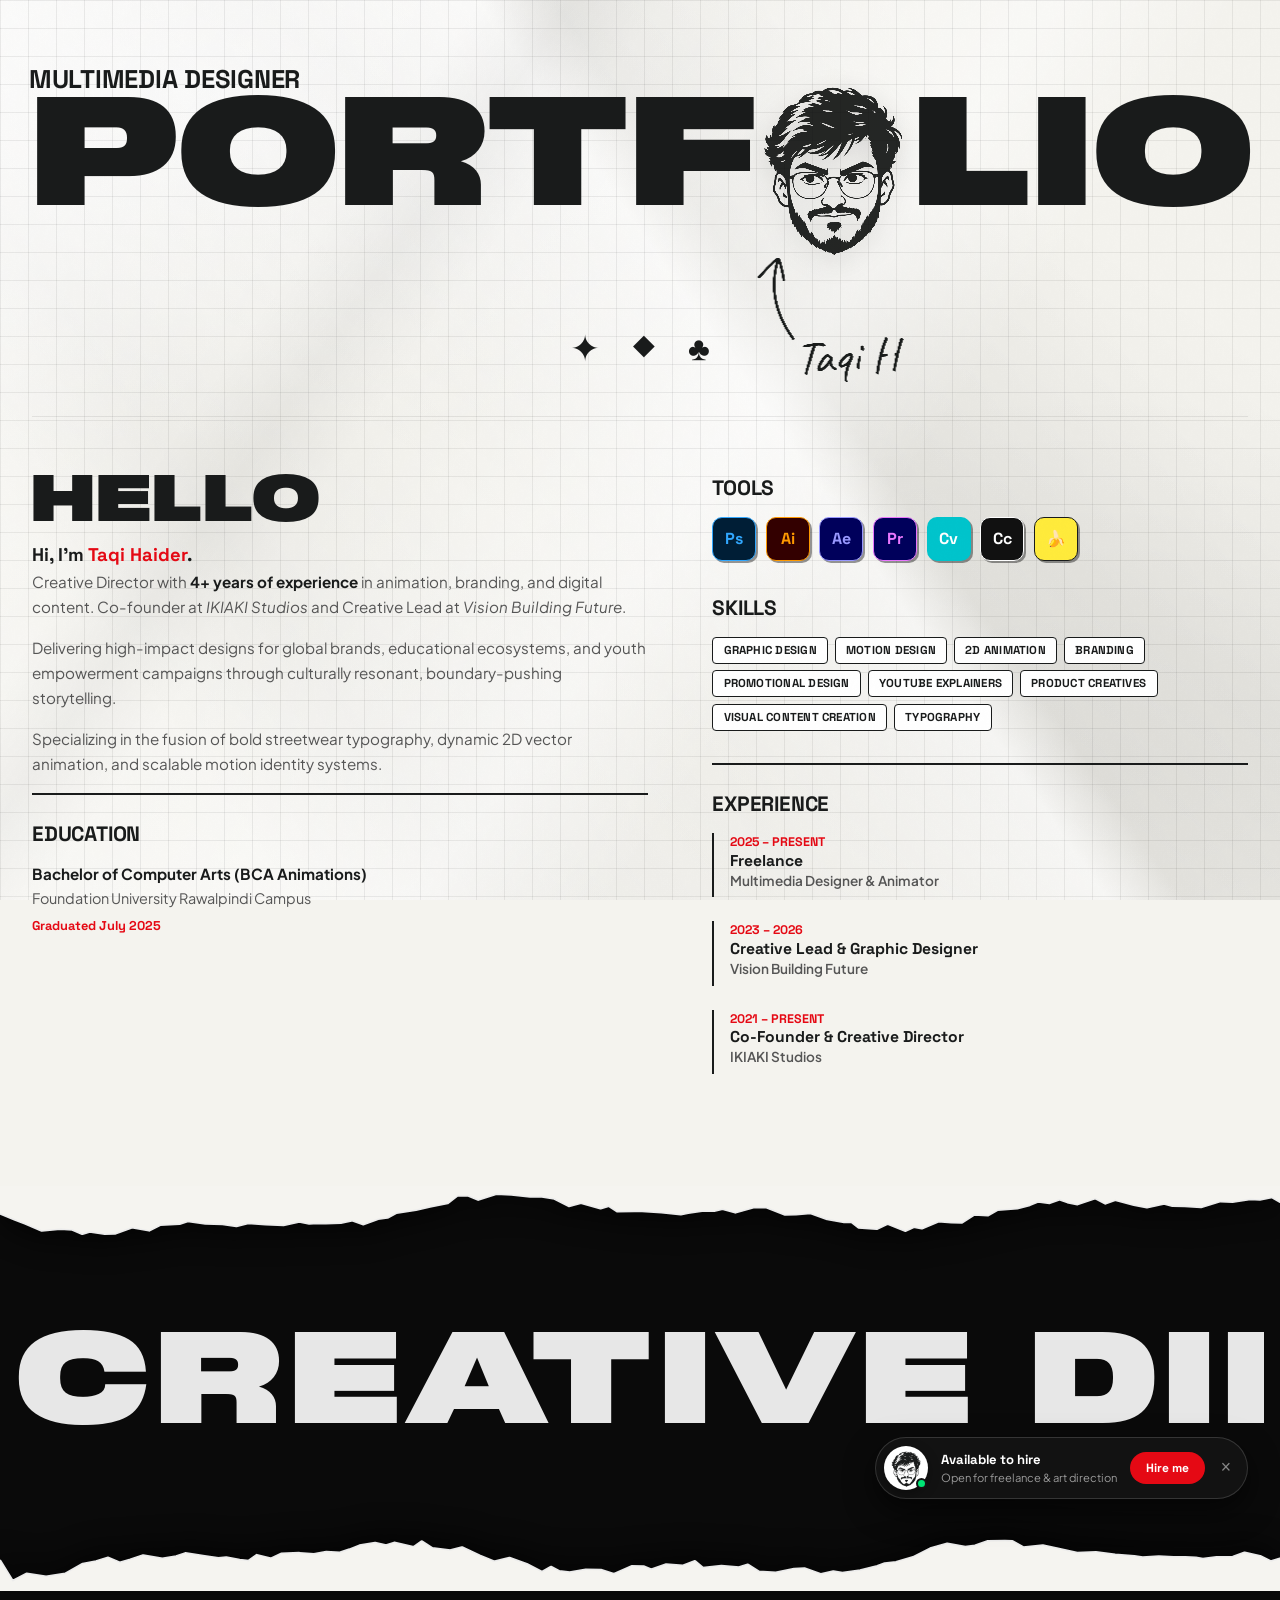
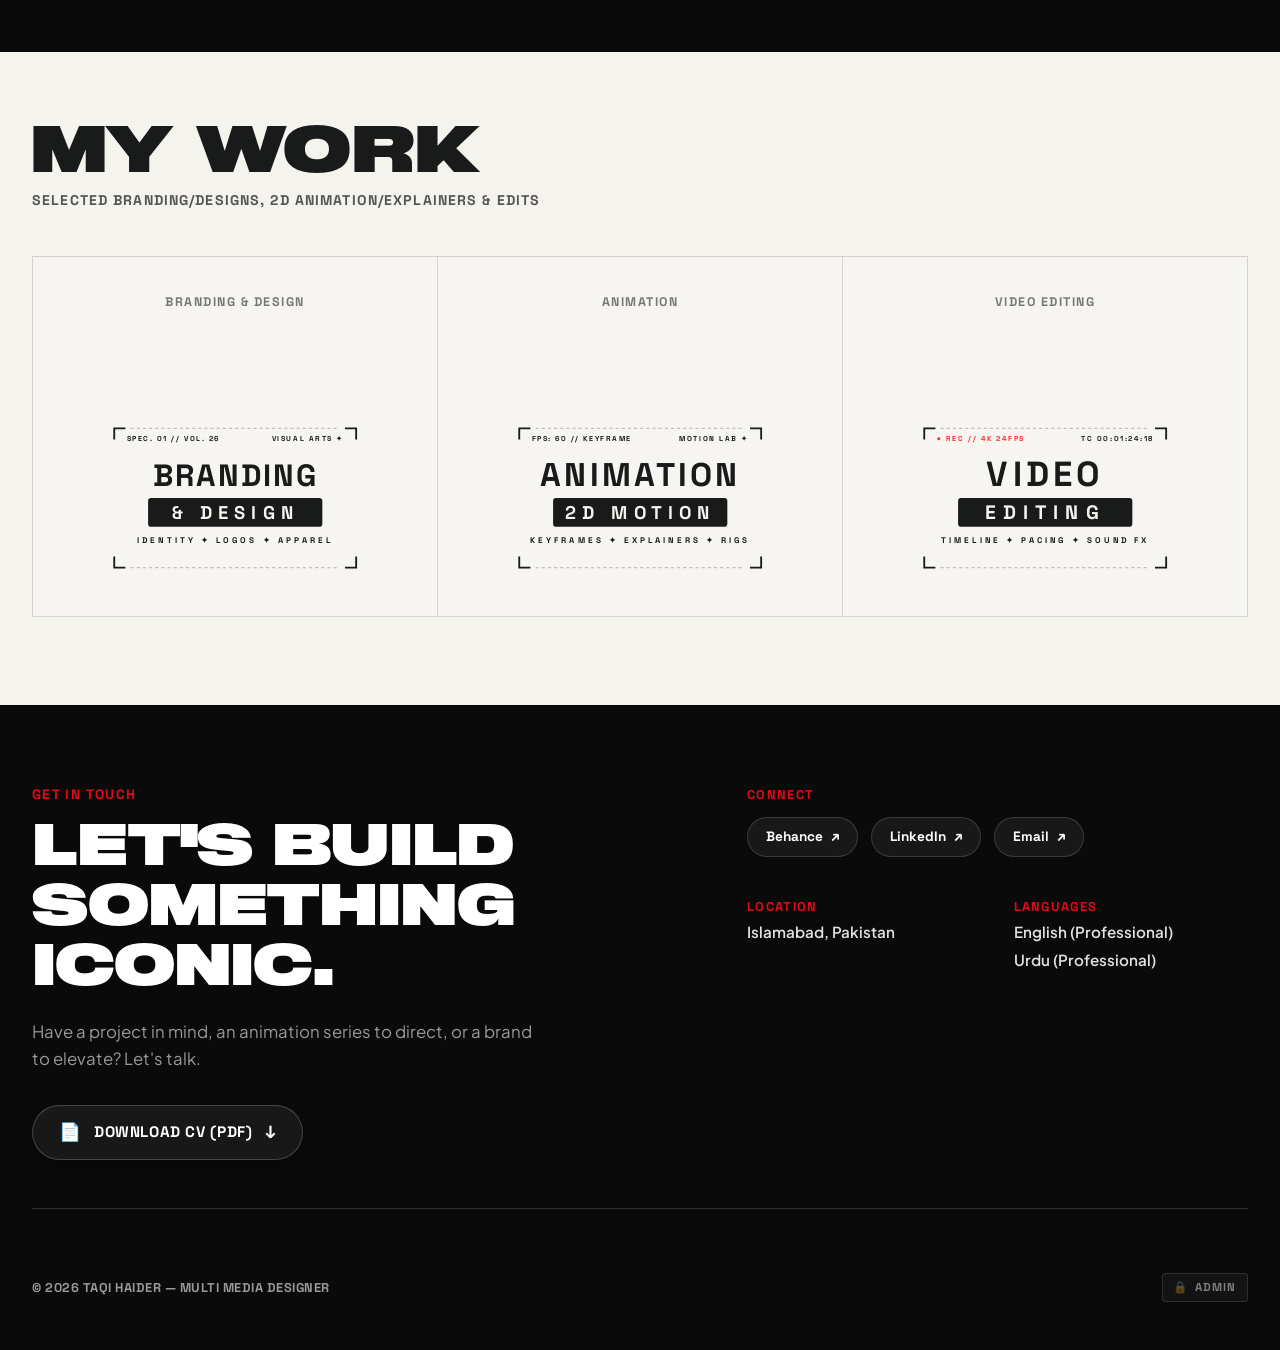
==== commit 82e56fd0: "Restore Section 4 MY WORK reference grid, preserve all existing projects on category pages, remove u" ====
--- a/index.html
+++ b/index.html
@@ -280,112 +280,109 @@
 
 
   <!-- =================================================================== -->
-  <!-- SECTION 4: SELECTED PROJECTS BY CATEGORY                            -->
+  <!-- SECTION 4: LOGOS & MARKS / SELECTED PROJECTS                        -->
   <!-- =================================================================== -->
   <div class="page-container projects-wrapper">
     <section class="projects-section" id="projects">
 
       <div class="projects-header">
         <h2 class="section-title-huge projects-title">MY WORK</h2>
-        <div class="projects-subtitle">Selected Graphic Design, 2d Animation &amp; Video Editing</div>
-      </div>
-
-      <!-- Category Filter Tabs -->
-      <div class="projects-filter-bar" id="projectsFilterBar" role="tablist" aria-label="Filter sections">
-        <button type="button" class="filter-pill is-active" data-filter="ALL" role="tab" aria-selected="true">
-          <span>ALL SECTIONS</span>
-          <span class="filter-count" id="countAll">(0)</span>
-        </button>
-        <button type="button" class="filter-pill" data-filter="GRAPHIC DESIGN" role="tab" aria-selected="false">
-          <span>GRAPHIC DESIGN</span>
-          <span class="filter-count" id="countGraphicDesign">(0)</span>
-        </button>
-        <button type="button" class="filter-pill" data-filter="ANIMATION" role="tab" aria-selected="false">
-          <span>ANIMATION</span>
-          <span class="filter-count" id="countAnimation">(0)</span>
-        </button>
-        <button type="button" class="filter-pill" data-filter="VIDEO EDITING" role="tab" aria-selected="false">
-          <span>VIDEO EDITING</span>
-          <span class="filter-count" id="countVideoEditing">(0)</span>
-        </button>
-      </div>
-
-      <!-- SECTION 1: GRAPHIC DESIGN -->
-      <div class="category-project-section" id="graphicDesignSection" data-section-category="GRAPHIC DESIGN">
-        <div class="category-section-header">
-          <div class="category-section-meta">
-            <span class="category-section-badge">SECTION 01 // BRANDING &amp; IDENTITY</span>
-            <h3 class="category-section-title">GRAPHIC DESIGN</h3>
-          </div>
-          <a href="graphic-design.html" class="category-view-all-link">
-            <span>VIEW FULL CATEGORY</span>
-            <span class="arrow-up-right">→</span>
-          </a>
-        </div>
-        <div class="project-showcase-grid" id="gridGraphicDesign" data-category="GRAPHIC DESIGN" aria-live="polite">
-          <!-- Skeletons & Spinner while loading -->
-          <div class="section-skeleton-loader" aria-hidden="true">
-            <div class="skeleton-pulse-banner">
-              <div class="section-loading-spinner" style="width:14px;height:14px;border-width:2px;"></div>
-              <span class="pulse-text">LOADING GRAPHIC DESIGN ARCHIVE...</span>
-            </div>
-          </div>
-          <div class="project-card-skeleton" aria-hidden="true"><div class="skeleton-thumb"></div><div class="skeleton-body"><div class="skeleton-line short"></div><div class="skeleton-line title"></div><div class="skeleton-line desc"></div><div class="skeleton-line desc-short"></div></div></div>
-          <div class="project-card-skeleton" aria-hidden="true"><div class="skeleton-thumb"></div><div class="skeleton-body"><div class="skeleton-line short"></div><div class="skeleton-line title"></div><div class="skeleton-line desc"></div><div class="skeleton-line desc-short"></div></div></div>
-          <div class="project-card-skeleton" aria-hidden="true"><div class="skeleton-thumb"></div><div class="skeleton-body"><div class="skeleton-line short"></div><div class="skeleton-line title"></div><div class="skeleton-line desc"></div><div class="skeleton-line desc-short"></div></div></div>
-        </div>
-      </div>
-
-      <!-- SECTION 2: ANIMATION -->
-      <div class="category-project-section" id="animationSection" data-section-category="ANIMATION">
-        <div class="category-section-header">
-          <div class="category-section-meta">
-            <span class="category-section-badge">SECTION 02 // 2D MOTION &amp; RIGS</span>
-            <h3 class="category-section-title">ANIMATION</h3>
-          </div>
-          <a href="animation.html" class="category-view-all-link">
-            <span>VIEW FULL CATEGORY</span>
-            <span class="arrow-up-right">→</span>
-          </a>
-        </div>
-        <div class="project-showcase-grid" id="gridAnimation" data-category="ANIMATION" aria-live="polite">
-          <!-- Skeletons & Spinner while loading -->
-          <div class="section-skeleton-loader" aria-hidden="true">
-            <div class="skeleton-pulse-banner">
-              <div class="section-loading-spinner" style="width:14px;height:14px;border-width:2px;"></div>
-              <span class="pulse-text">LOADING ANIMATION ARCHIVE...</span>
-            </div>
-          </div>
-          <div class="project-card-skeleton" aria-hidden="true"><div class="skeleton-thumb"></div><div class="skeleton-body"><div class="skeleton-line short"></div><div class="skeleton-line title"></div><div class="skeleton-line desc"></div><div class="skeleton-line desc-short"></div></div></div>
-          <div class="project-card-skeleton" aria-hidden="true"><div class="skeleton-thumb"></div><div class="skeleton-body"><div class="skeleton-line short"></div><div class="skeleton-line title"></div><div class="skeleton-line desc"></div><div class="skeleton-line desc-short"></div></div></div>
-          <div class="project-card-skeleton" aria-hidden="true"><div class="skeleton-thumb"></div><div class="skeleton-body"><div class="skeleton-line short"></div><div class="skeleton-line title"></div><div class="skeleton-line desc"></div><div class="skeleton-line desc-short"></div></div></div>
-        </div>
-      </div>
-
-      <!-- SECTION 3: VIDEO EDITING -->
-      <div class="category-project-section" id="videoEditingSection" data-section-category="VIDEO EDITING">
-        <div class="category-section-header">
-          <div class="category-section-meta">
-            <span class="category-section-badge">SECTION 03 // POST-PRODUCTION &amp; CUTS</span>
-            <h3 class="category-section-title">VIDEO EDITING</h3>
-          </div>
-          <a href="video-editing.html" class="category-view-all-link">
-            <span>VIEW FULL CATEGORY</span>
-            <span class="arrow-up-right">→</span>
-          </a>
-        </div>
-        <div class="project-showcase-grid" id="gridVideoEditing" data-category="VIDEO EDITING" aria-live="polite">
-          <!-- Skeletons & Spinner while loading -->
-          <div class="section-skeleton-loader" aria-hidden="true">
-            <div class="skeleton-pulse-banner">
-              <div class="section-loading-spinner" style="width:14px;height:14px;border-width:2px;"></div>
-              <span class="pulse-text">LOADING VIDEO EDITING ARCHIVE...</span>
-            </div>
-          </div>
-          <div class="project-card-skeleton" aria-hidden="true"><div class="skeleton-thumb"></div><div class="skeleton-body"><div class="skeleton-line short"></div><div class="skeleton-line title"></div><div class="skeleton-line desc"></div><div class="skeleton-line desc-short"></div></div></div>
-          <div class="project-card-skeleton" aria-hidden="true"><div class="skeleton-thumb"></div><div class="skeleton-body"><div class="skeleton-line short"></div><div class="skeleton-line title"></div><div class="skeleton-line desc"></div><div class="skeleton-line desc-short"></div></div></div>
-          <div class="project-card-skeleton" aria-hidden="true"><div class="skeleton-thumb"></div><div class="skeleton-body"><div class="skeleton-line short"></div><div class="skeleton-line title"></div><div class="skeleton-line desc"></div><div class="skeleton-line desc-short"></div></div></div>
-        </div>
+        <div class="projects-subtitle">Selected Branding/Designs, 2d Animation/Explainers &amp; Edits</div>
+      </div>
+
+      <!-- 3x3 Streetwear Editorial Grid -->
+      <div class="projects-grid">
+
+        <!-- Card 1: BRANDING & DESIGN -->
+        <a href="graphic-design.html" class="project-card" aria-label="Branding &amp; Design Projects">
+          <div class="card-category">BRANDING &amp; DESIGN</div>
+          <div class="card-visual-slot">
+            <svg viewBox="0 0 260 160" class="logo-mark-svg" aria-hidden="true">
+              <!-- Framing Crop Marks & Tech Accents -->
+              <path d="M 12,22 L 12,12 L 22,12 M 248,22 L 248,12 L 238,12 M 12,138 L 12,148 L 22,148 M 248,138 L 248,148 L 238,148" fill="none" stroke="#191b1b" stroke-width="1.8" stroke-linecap="square"/>
+              <line x1="28" y1="12" x2="232" y2="12" stroke="#191b1b" stroke-width="0.75" stroke-dasharray="3 3" opacity="0.4"/>
+              <line x1="28" y1="148" x2="232" y2="148" stroke="#191b1b" stroke-width="0.75" stroke-dasharray="3 3" opacity="0.4"/>
+              
+              <!-- Mini Top Meta Badges -->
+              <text x="24" y="24" font-family="'Space Grotesk', sans-serif" font-weight="700" font-size="7" fill="#191b1b" letter-spacing="1.5">SPEC. 01 // VOL. 26</text>
+              <text x="236" y="24" font-family="'Space Grotesk', sans-serif" font-weight="700" font-size="7" fill="#191b1b" letter-spacing="1.5" text-anchor="end">VISUAL ARTS ✦</text>
+
+              <!-- Big Bold Impact Typography & Graphic Elements -->
+              <g transform="translate(130, 80)">
+                <!-- Main Layered Type: BRANDING -->
+                <text x="0" y="-12" font-family="'Space Grotesk', 'Archivo', sans-serif" font-weight="900" font-size="30" fill="#191b1b" letter-spacing="2" text-anchor="middle">BRANDING</text>
+                
+                <!-- Solid Black Badge Container for & DESIGN -->
+                <rect x="-85" y="0" width="170" height="28" rx="3" fill="#191b1b"/>
+                <text x="0" y="20" font-family="'Space Grotesk', 'Archivo', sans-serif" font-weight="900" font-size="18" fill="#f4f3ee" letter-spacing="6" text-anchor="middle">&amp; DESIGN</text>
+                
+                <!-- Sub-row tags & micro grid details -->
+                <text x="0" y="44" font-family="'Space Grotesk', sans-serif" font-weight="700" font-size="8" fill="#191b1b" letter-spacing="3" text-anchor="middle">IDENTITY ✦ LOGOS ✦ APPAREL</text>
+              </g>
+            </svg>
+          </div>
+        </a>
+
+        <!-- Card 2: ANIMATION -->
+        <a href="animation.html" class="project-card" aria-label="Animation Projects">
+          <div class="card-category">ANIMATION</div>
+          <div class="card-visual-slot">
+            <svg viewBox="0 0 260 160" class="logo-mark-svg" aria-hidden="true">
+              <!-- Framing Crop Marks & Tech Accents -->
+              <path d="M 12,22 L 12,12 L 22,12 M 248,22 L 248,12 L 238,12 M 12,138 L 12,148 L 22,148 M 248,138 L 248,148 L 238,148" fill="none" stroke="#191b1b" stroke-width="1.8" stroke-linecap="square"/>
+              <line x1="28" y1="12" x2="232" y2="12" stroke="#191b1b" stroke-width="0.75" stroke-dasharray="3 3" opacity="0.4"/>
+              <line x1="28" y1="148" x2="232" y2="148" stroke="#191b1b" stroke-width="0.75" stroke-dasharray="3 3" opacity="0.4"/>
+              
+              <!-- Mini Top Meta Badges -->
+              <text x="24" y="24" font-family="'Space Grotesk', sans-serif" font-weight="700" font-size="7" fill="#191b1b" letter-spacing="1.5">FPS: 60 // KEYFRAME</text>
+              <text x="236" y="24" font-family="'Space Grotesk', sans-serif" font-weight="700" font-size="7" fill="#191b1b" letter-spacing="1.5" text-anchor="end">MOTION LAB ✦</text>
+
+              <!-- Big Bold Impact Typography & Motion Elements -->
+              <g transform="translate(130, 80)">
+                <!-- Main Layered Type: ANIMATION -->
+                <text x="0" y="-12" font-family="'Space Grotesk', 'Archivo', sans-serif" font-weight="900" font-size="32" fill="#191b1b" letter-spacing="3" text-anchor="middle">ANIMATION</text>
+                
+                <!-- Solid Black Badge Container for 2D MOTION -->
+                <rect x="-85" y="0" width="170" height="28" rx="3" fill="#191b1b"/>
+                <text x="0" y="20" font-family="'Space Grotesk', 'Archivo', sans-serif" font-weight="900" font-size="18" fill="#f4f3ee" letter-spacing="6" text-anchor="middle">2D MOTION</text>
+                
+                <!-- Sub-row tags & micro motion details -->
+                <text x="0" y="44" font-family="'Space Grotesk', sans-serif" font-weight="700" font-size="8" fill="#191b1b" letter-spacing="3" text-anchor="middle">KEYFRAMES ✦ EXPLAINERS ✦ RIGS</text>
+              </g>
+            </svg>
+          </div>
+        </a>
+
+        <!-- Card 3: VIDEO EDITING -->
+        <a href="video-editing.html" class="project-card" aria-label="Video Editing Projects">
+          <div class="card-category">VIDEO EDITING</div>
+          <div class="card-visual-slot">
+            <svg viewBox="0 0 260 160" class="logo-mark-svg" aria-hidden="true">
+              <!-- Framing Crop Marks & Tech Accents -->
+              <path d="M 12,22 L 12,12 L 22,12 M 248,22 L 248,12 L 238,12 M 12,138 L 12,148 L 22,148 M 248,138 L 248,148 L 238,148" fill="none" stroke="#191b1b" stroke-width="1.8" stroke-linecap="square"/>
+              <line x1="28" y1="12" x2="232" y2="12" stroke="#191b1b" stroke-width="0.75" stroke-dasharray="3 3" opacity="0.4"/>
+              <line x1="28" y1="148" x2="232" y2="148" stroke="#191b1b" stroke-width="0.75" stroke-dasharray="3 3" opacity="0.4"/>
+              
+              <!-- Mini Top Meta Badges -->
+              <text x="24" y="24" font-family="'Space Grotesk', sans-serif" font-weight="700" font-size="7" fill="#ff2a2a" letter-spacing="1.5">● REC // 4K 24FPS</text>
+              <text x="236" y="24" font-family="'Space Grotesk', sans-serif" font-weight="700" font-size="7" fill="#191b1b" letter-spacing="1.5" text-anchor="end">TC 00:01:24:18</text>
+
+              <!-- Big Bold Impact Typography & Video Editing Elements -->
+              <g transform="translate(130, 80)">
+                <!-- Main Layered Type: VIDEO -->
+                <text x="0" y="-12" font-family="'Space Grotesk', 'Archivo', sans-serif" font-weight="900" font-size="34" fill="#191b1b" letter-spacing="4" text-anchor="middle">VIDEO</text>
+                
+                <!-- Solid Black Badge Container for EDITING -->
+                <rect x="-85" y="0" width="170" height="28" rx="3" fill="#191b1b"/>
+                <text x="0" y="20" font-family="'Space Grotesk', 'Archivo', sans-serif" font-weight="900" font-size="19" fill="#f4f3ee" letter-spacing="7" text-anchor="middle">EDITING</text>
+                
+                <!-- Sub-row tags & micro post details -->
+                <text x="0" y="44" font-family="'Space Grotesk', sans-serif" font-weight="700" font-size="8" fill="#191b1b" letter-spacing="3" text-anchor="middle">TIMELINE ✦ PACING ✦ SOUND FX</text>
+              </g>
+            </svg>
+          </div>
+        </a>
+
       </div>
 
     </section>
@@ -460,487 +457,17 @@
       <!-- Copyright & Credits Bar -->
       <div class="footer-bottom-bar">
         <span class="credit-text">© 2026 TAQI HAIDER — MULTI MEDIA DESIGNER</span>
+        <a href="admin.html" class="admin-sign-link" title="Admin Portal" aria-label="Admin Portal">
+          <span class="admin-sign-lock">🔒</span>
+          <span>ADMIN</span>
+        </a>
       </div>
 
     </div>
   </footer>
 
-  <!-- Video Modal Lightbox -->
-  <div class="video-modal-backdrop" id="portfolioVideoModal" role="dialog" aria-modal="true" aria-hidden="true">
-    <div class="video-modal-container">
-      <div class="video-modal-header">
-        <div class="video-modal-title-wrap">
-          <span class="video-modal-category" id="videoModalCategory">PROJECT VIDEO</span>
-          <h3 class="video-modal-title" id="videoModalTitle">Video Title</h3>
-        </div>
-        <button class="video-modal-close-btn" id="videoModalCloseBtn" aria-label="Close Video">×</button>
-      </div>
-      <div class="video-modal-video-wrap">
-        <video id="videoModalPlayer" controls playsinline preload="metadata">
-          <source src="" type="video/mp4">
-          Your browser does not support HTML5 video.
-        </video>
-      </div>
-    </div>
-  </div>
-
-  <!-- Image Lightbox Modal -->
-  <div class="image-lightbox-modal" id="portfolioImageModal" role="dialog" aria-modal="true" aria-hidden="true">
-    <div class="image-lightbox-wrap">
-      <button class="image-lightbox-close" id="imageLightboxClose" aria-label="Close Image Preview">×</button>
-      <img src="" alt="" id="imageLightboxImg" class="image-lightbox-img">
-      <div class="image-lightbox-caption" id="imageLightboxCaption"></div>
-    </div>
-  </div>
-
   <!-- Scripts -->
   <script src="js/script.js"></script>
-
-  <!-- ===================================================================== -->
-  <!-- FIRESTORE PROJECTS CONTROLLER                                         -->
-  <!-- ===================================================================== -->
-  <script type="module">
-    // Import the functions you need from the SDKs you need
-    import { initializeApp } from "firebase/app";
-    import { getAnalytics } from "firebase/analytics";
-    import { 
-      getFirestore, 
-      collection, 
-      getDocs, 
-      onSnapshot 
-    } from "firebase/firestore";
-
-    // Your web app's Firebase configuration
-    // For Firebase JS SDK v7.20.0 and later, measurementId is optional
-    const firebaseConfig = {
-      apiKey: "AIzaSyDJ1j32rlyrcpPfvx8jSFhDf-6J_hWRGsY",
-      authDomain: "portfolio-63983.firebaseapp.com",
-      projectId: "portfolio-63983",
-      storageBucket: "portfolio-63983.firebasestorage.app",
-      messagingSenderId: "1060924242634",
-      appId: "1:1060924242634:web:260479fb57f64a79ec5233",
-      measurementId: "G-JNQJ3CCL0Q"
-    };
-
-    // Initialize Firebase
-    const app = initializeApp(firebaseConfig);
-    let analytics;
-    try {
-      analytics = getAnalytics(app);
-    } catch (e) {
-      console.warn("Analytics notice:", e.message);
-    }
-
-    // Initialize Firestore
-    const db = getFirestore(app);
-
-    // DOM Elements
-    const projectsGrid = document.getElementById('projectsShowcaseGrid');
-    const filterBar = document.getElementById('projectsFilterBar');
-    const imageModal = document.getElementById('portfolioImageModal');
-    const imageModalImg = document.getElementById('imageLightboxImg');
-    const imageModalCaption = document.getElementById('imageLightboxCaption');
-    const imageModalClose = document.getElementById('imageLightboxClose');
-
-    // State
-    let allProjects = [];
-    let activeCategory = 'ALL';
-    let isLoadingFirestore = true;
-
-    // Helper: Escape HTML
-    function escapeHtml(str) {
-      if (!str) return '';
-      return String(str)
-        .replace(/&/g, '&amp;')
-        .replace(/</g, '&lt;')
-        .replace(/>/g, '&gt;')
-        .replace(/"/g, '&quot;')
-        .replace(/'/g, '&#039;');
-    }
-
-    // Helper: Format Date
-    function formatProjectDate(timestamp, isoString) {
-      try {
-        if (timestamp && typeof timestamp.toDate === 'function') {
-          return timestamp.toDate().toLocaleDateString('en-US', { month: 'short', year: 'numeric' }).toUpperCase();
-        }
-        if (isoString) {
-          const date = new Date(isoString);
-          if (!isNaN(date)) {
-            return date.toLocaleDateString('en-US', { month: 'short', year: 'numeric' }).toUpperCase();
-          }
-        }
-      } catch (e) {}
-      return 'SELECTED WORK';
-    }
-
-    // Category Normalization & Matching
-    function matchesCategory(projectCategory, sectionCategory) {
-      if (!projectCategory || !sectionCategory) return false;
-      const p = projectCategory.toLowerCase().trim();
-      const s = sectionCategory.toLowerCase().trim();
-
-      if (s.includes('graphic') || s.includes('brand') || s.includes('design')) {
-        return p.includes('graphic') || p.includes('brand') || p.includes('design') || p.includes('identity') || p.includes('logo') || p.includes('poster');
-      }
-      if (s.includes('animat') || s.includes('motion')) {
-        return p.includes('animat') || p.includes('motion') || p.includes('explainer') || p.includes('rig') || p.includes('2d');
-      }
-      if (s.includes('video') || s.includes('edit')) {
-        return p.includes('video') || p.includes('edit') || p.includes('cut') || p.includes('reel') || p.includes('film');
-      }
-      return p.includes(s) || s.includes(p);
-    }
-
-    // Build Card HTML for an Image Project (Matching site's exact card HTML structure)
-    function buildImageCardHtml(project) {
-      const title = escapeHtml(project.title || 'Untitled Project');
-      const category = escapeHtml(project.category || 'Visual Design');
-      const description = escapeHtml(project.description || project.subtitle || '');
-      const thumbUrl = escapeHtml(project.thumbnailUrl || project.mediaUrl || '');
-      const fullUrl = escapeHtml(project.mediaUrl || '');
-      const behanceUrl = project.url ? escapeHtml(project.url) : '';
-      const tagsHtml = (project.tags || []).map(t => `<span class="card-tag">${escapeHtml(t)}</span>`).join('');
-
-      const linkHref = behanceUrl || fullUrl || '#';
-      const isExternal = Boolean(behanceUrl);
-      const linkAttrs = isExternal 
-        ? 'target="_blank" rel="noopener noreferrer"' 
-        : `class="image-preview-trigger" data-img-src="${fullUrl}" data-title="${title}"`;
-      const overlayText = isExternal ? 'VIEW ON BEHANCE ↗' : 'VIEW IMAGE ↗';
-
-      return `
-        <article class="project-grid-card">
-          <a href="${linkHref}" ${linkAttrs} class="project-card-link-wrapper" aria-label="${title}">
-            <div class="project-card-thumb-wrap">
-              <img src="${thumbUrl}" alt="${title}" class="project-card-img" loading="lazy">
-              <div class="project-card-overlay">
-                <span class="overlay-action-btn">${overlayText}</span>
-              </div>
-            </div>
-          </a>
-          <div class="project-card-body">
-            <div class="project-card-meta-top">
-              <span class="project-card-category">${category}</span>
-            </div>
-            <h2 class="project-card-title">
-              <a href="${linkHref}" ${linkAttrs}>${title}</a>
-            </h2>
-            ${description ? `<p class="project-card-subtitle">${description}</p>` : ''}
-            ${tagsHtml ? `<div class="project-card-tags">${tagsHtml}</div>` : ''}
-            <div class="project-card-footer">
-              ${isExternal 
-                ? `<a href="${behanceUrl}" class="card-behance-btn" target="_blank" rel="noopener noreferrer">
-                     <span>View on Behance</span>
-                     <span class="arrow-up-right">↗</span>
-                   </a>`
-                : `<button type="button" class="card-behance-btn image-preview-trigger" data-img-src="${fullUrl}" data-title="${title}">
-                     <span>View Full Image</span>
-                     <span class="arrow-up-right">↗</span>
-                   </button>`
-              }
-            </div>
-          </div>
-        </article>
-      `;
-    }
-
-    // Build Card HTML for a Video Project (Matching site's exact card HTML structure)
-    function buildVideoCardHtml(project) {
-      const title = escapeHtml(project.title || 'Untitled Video');
-      const category = escapeHtml(project.category || 'Animation');
-      const description = escapeHtml(project.description || project.subtitle || '');
-      const videoUrl = escapeHtml(project.mediaUrl || '');
-      const posterUrl = escapeHtml(project.thumbnailUrl || '');
-      const behanceUrl = project.url ? escapeHtml(project.url) : '';
-      const tagsHtml = (project.tags || []).map(t => `<span class="card-tag">${escapeHtml(t)}</span>`).join('');
-
-      return `
-        <article class="project-grid-card">
-          <a href="#" class="project-card-link-wrapper project-video-trigger" 
-             data-video-src="${videoUrl}" 
-             data-title="${title}" 
-             data-category="${category}"
-             aria-label="Play ${title} Video">
-            <div class="project-card-thumb-wrap">
-              <video class="project-card-video" src="${videoUrl}" poster="${posterUrl}" muted loop playsinline preload="metadata"></video>
-              <div class="project-card-overlay">
-                <span class="play-btn-circle">▶</span>
-                <span class="overlay-action-btn">WATCH VIDEO ▶</span>
-              </div>
-            </div>
-          </a>
-          <div class="project-card-body">
-            <div class="project-card-meta-top">
-              <span class="project-card-category">${category}</span>
-            </div>
-            <h2 class="project-card-title">
-              <a href="#" class="project-video-trigger" data-video-src="${videoUrl}" data-title="${title}" data-category="${category}">${title}</a>
-            </h2>
-            ${description ? `<p class="project-card-subtitle">${description}</p>` : ''}
-            ${tagsHtml ? `<div class="project-card-tags">${tagsHtml}</div>` : ''}
-            <div class="project-card-footer">
-              <button type="button" class="card-play-btn project-video-trigger" data-video-src="${videoUrl}" data-title="${title}" data-category="${category}">
-                <span>Play Video</span>
-                <span>▶</span>
-              </button>
-              ${behanceUrl ? `
-                <a href="${behanceUrl}" class="card-behance-btn" target="_blank" rel="noopener noreferrer" style="margin-left:0.5rem;">
-                  <span>Case Study</span>
-                  <span class="arrow-up-right">↗</span>
-                </a>
-              ` : ''}
-            </div>
-          </div>
-        </article>
-      `;
-    }
-
-    // Render projects strictly into each matching section
-    function renderProjects() {
-      // 1. Filter projects strictly by their section category
-      const graphicProjects = allProjects.filter(p => matchesCategory(p.category, 'GRAPHIC DESIGN'));
-      const animationProjects = allProjects.filter(p => matchesCategory(p.category, 'ANIMATION'));
-      const videoProjects = allProjects.filter(p => matchesCategory(p.category, 'VIDEO EDITING'));
-
-      // 2. Update category counts in filter pills
-      const countAll = document.getElementById('countAll');
-      const countGraphic = document.getElementById('countGraphicDesign');
-      const countAnimation = document.getElementById('countAnimation');
-      const countVideo = document.getElementById('countVideoEditing');
-
-      if (countAll) countAll.textContent = `(${allProjects.length})`;
-      if (countGraphic) countGraphic.textContent = `(${graphicProjects.length})`;
-      if (countAnimation) countAnimation.textContent = `(${animationProjects.length})`;
-      if (countVideo) countVideo.textContent = `(${videoProjects.length})`;
-
-      // 3. Render helper for each section grid
-      function renderGrid(gridId, sectionProjects, sectionName, categoryUrl) {
-        const grid = document.getElementById(gridId);
-        if (!grid) return;
-
-        // While Firestore data is loading, show loading spinner & skeleton placeholders
-        if (isLoadingFirestore) {
-          grid.innerHTML = `
-            <div class="section-skeleton-loader" aria-hidden="true">
-              <div class="skeleton-pulse-banner">
-                <div class="section-loading-spinner" style="width:14px;height:14px;border-width:2px;"></div>
-                <span class="pulse-text">LOADING ${escapeHtml(sectionName)} ARCHIVE...</span>
-              </div>
-            </div>
-            <div class="project-card-skeleton" aria-hidden="true"><div class="skeleton-thumb"></div><div class="skeleton-body"><div class="skeleton-line short"></div><div class="skeleton-line title"></div><div class="skeleton-line desc"></div><div class="skeleton-line desc-short"></div></div></div>
-            <div class="project-card-skeleton" aria-hidden="true"><div class="skeleton-thumb"></div><div class="skeleton-body"><div class="skeleton-line short"></div><div class="skeleton-line title"></div><div class="skeleton-line desc"></div><div class="skeleton-line desc-short"></div></div></div>
-            <div class="project-card-skeleton" aria-hidden="true"><div class="skeleton-thumb"></div><div class="skeleton-body"><div class="skeleton-line short"></div><div class="skeleton-line title"></div><div class="skeleton-line desc"></div><div class="skeleton-line desc-short"></div></div></div>
-          `;
-          return;
-        }
-
-        if (sectionProjects.length === 0) {
-          grid.innerHTML = `
-            <div class="projects-empty-state">
-              <div class="empty-state-icon">✦</div>
-              <h3 class="empty-state-title">NO ${escapeHtml(sectionName)} PROJECTS YET</h3>
-              <p class="empty-state-text">
-                New projects uploaded in "${escapeHtml(sectionName)}" from the admin portal will appear here in real-time.
-              </p>
-              <a href="admin.html" class="empty-state-btn">
-                <span>UPLOAD VIA ADMIN</span>
-                <span>→</span>
-              </a>
-            </div>
-          `;
-          return;
-        }
-
-        grid.innerHTML = sectionProjects.map(project => {
-          return project.mediaType === 'video'
-            ? buildVideoCardHtml(project)
-            : buildImageCardHtml(project);
-        }).join('');
-      }
-
-      // 4. Render each section strictly with its own projects
-      renderGrid('gridGraphicDesign', graphicProjects, 'GRAPHIC DESIGN', 'graphic-design.html');
-      renderGrid('gridAnimation', animationProjects, 'ANIMATION', 'animation.html');
-      renderGrid('gridVideoEditing', videoProjects, 'VIDEO EDITING', 'video-editing.html');
-
-      // 5. Attach video card hover auto-play
-      document.querySelectorAll('.project-grid-card').forEach(card => {
-        const video = card.querySelector('video.project-card-video');
-        if (video) {
-          let playPromise = null;
-          card.addEventListener('mouseenter', () => {
-            playPromise = video.play();
-          });
-          card.addEventListener('mouseleave', () => {
-            if (playPromise !== null) {
-              playPromise.then(() => {
-                video.pause();
-                video.currentTime = 0;
-              }).catch(() => {});
-            } else {
-              video.pause();
-              video.currentTime = 0;
-            }
-          });
-        }
-      });
-    }
-
-    // Setup Section Filter Tabs
-    function setupFilterTabs() {
-      const filterButtons = document.querySelectorAll('#projectsFilterBar .filter-pill');
-      const graphicSec = document.getElementById('graphicDesignSection');
-      const animSec = document.getElementById('animationSection');
-      const videoSec = document.getElementById('videoEditingSection');
-
-      filterButtons.forEach(btn => {
-        btn.addEventListener('click', () => {
-          const filter = btn.getAttribute('data-filter');
-
-          // Update active button state
-          filterButtons.forEach(b => {
-            b.classList.toggle('is-active', b === btn);
-            b.setAttribute('aria-selected', b === btn ? 'true' : 'false');
-          });
-
-          // Show only matching section, or show all
-          if (filter === 'ALL') {
-            if (graphicSec) graphicSec.style.display = '';
-            if (animSec) animSec.style.display = '';
-            if (videoSec) videoSec.style.display = '';
-          } else if (filter === 'GRAPHIC DESIGN') {
-            if (graphicSec) { graphicSec.style.display = ''; graphicSec.scrollIntoView({ behavior: 'smooth', block: 'start' }); }
-            if (animSec) animSec.style.display = 'none';
-            if (videoSec) videoSec.style.display = 'none';
-          } else if (filter === 'ANIMATION') {
-            if (graphicSec) graphicSec.style.display = 'none';
-            if (animSec) { animSec.style.display = ''; animSec.scrollIntoView({ behavior: 'smooth', block: 'start' }); }
-            if (videoSec) videoSec.style.display = 'none';
-          } else if (filter === 'VIDEO EDITING') {
-            if (graphicSec) graphicSec.style.display = 'none';
-            if (animSec) animSec.style.display = 'none';
-            if (videoSec) { videoSec.style.display = ''; videoSec.scrollIntoView({ behavior: 'smooth', block: 'start' }); }
-          }
-        });
-      });
-    }
-
-    // Lightbox Modal Setup for Image Projects
-    function setupImageLightbox() {
-      if (!imageModal) return;
-
-      function openImageModal(imgSrc, title) {
-        if (!imageModalImg) return;
-        imageModalImg.src = imgSrc;
-        imageModalImg.alt = title || 'Project Image';
-        if (imageModalCaption) {
-          imageModalCaption.textContent = title || '';
-        }
-        imageModal.classList.add('is-active');
-        imageModal.setAttribute('aria-hidden', 'false');
-        document.body.style.overflow = 'hidden';
-      }
-
-      function closeImageModal() {
-        imageModal.classList.remove('is-active');
-        imageModal.setAttribute('aria-hidden', 'true');
-        if (imageModalImg) imageModalImg.src = '';
-        document.body.style.overflow = '';
-      }
-
-      document.addEventListener('click', (e) => {
-        const trigger = e.target.closest('.image-preview-trigger');
-        if (trigger) {
-          e.preventDefault();
-          const imgSrc = trigger.getAttribute('data-img-src');
-          const title = trigger.getAttribute('data-title');
-          if (imgSrc) {
-            openImageModal(imgSrc, title);
-          }
-        }
-      });
-
-      if (imageModalClose) {
-        imageModalClose.addEventListener('click', closeImageModal);
-      }
-
-      imageModal.addEventListener('click', (e) => {
-        if (e.target === imageModal) {
-          closeImageModal();
-        }
-      });
-
-      document.addEventListener('keydown', (e) => {
-        if (e.key === 'Escape' && imageModal.classList.contains('is-active')) {
-          closeImageModal();
-        }
-      });
-    }
-
-    // Process & Sort Retrieved Firestore Projects
-    function processProjects(docsList) {
-      docsList.sort((a, b) => {
-        const timeA = a.createdAt?.toMillis?.() || (a.publishedAt ? Date.parse(a.publishedAt) : 0) || 0;
-        const timeB = b.createdAt?.toMillis?.() || (b.publishedAt ? Date.parse(b.publishedAt) : 0) || 0;
-        return timeB - timeA;
-      });
-
-      allProjects = docsList;
-      isLoadingFirestore = false;
-
-      try {
-        localStorage.setItem('taqi_portfolio_cache', JSON.stringify(docsList));
-      } catch (e) {}
-
-      renderProjects();
-    }
-
-    // Fetch all documents from Firestore "projects" collection when page loads
-    async function loadFirestoreProjects() {
-      setupImageLightbox();
-      setupFilterTabs();
-
-      // Ensure loading state with spinners & skeletons is active while fetching
-      isLoadingFirestore = true;
-      renderProjects();
-
-      const projectsCol = collection(db, "projects");
-
-      try {
-        // Initial Fetch on Page Load
-        const snapshot = await getDocs(projectsCol);
-        const docsList = [];
-        snapshot.forEach(doc => {
-          docsList.push({ id: doc.id, ...doc.data() });
-        });
-        console.log(`Loaded ${docsList.length} project(s) from Firestore "projects" collection.`);
-        processProjects(docsList);
-      } catch (err) {
-        console.error("Error fetching projects from Firestore on page load:", err);
-        isLoadingFirestore = false;
-        renderProjects();
-      }
-
-      // Real-time listener for live updates without reload
-      onSnapshot(projectsCol, (snapshot) => {
-        const docsList = [];
-        snapshot.forEach(doc => {
-          docsList.push({ id: doc.id, ...doc.data() });
-        });
-        processProjects(docsList);
-      }, (err) => {
-        console.warn("Real-time listener notice:", err);
-      });
-    }
-
-    // Execute when page loads
-    if (document.readyState === 'loading') {
-      window.addEventListener('DOMContentLoaded', loadFirestoreProjects);
-    } else {
-      loadFirestoreProjects();
-    }
-  </script>
 </body>
 
 </html>
--- a/css/style.css
+++ b/css/style.css
@@ -2842,3 +2842,49 @@
   transform: translateY(-1px);
 }
 
+/* Subtle Admin Sign Link for Public Views */
+.admin-sign-link {
+  display: inline-flex;
+  align-items: center;
+  gap: 0.4rem;
+  font-family: 'Space Grotesk', monospace;
+  font-size: 0.72rem;
+  font-weight: 700;
+  letter-spacing: 0.1em;
+  color: rgba(255, 255, 255, 0.45);
+  text-decoration: none;
+  padding: 0.28rem 0.65rem;
+  border-radius: 4px;
+  border: 1px solid rgba(255, 255, 255, 0.12);
+  background: rgba(255, 255, 255, 0.04);
+  transition: all 0.2s ease;
+}
+
+.admin-sign-link:hover {
+  color: #ffffff;
+  border-color: rgba(255, 255, 255, 0.35);
+  background: rgba(255, 255, 255, 0.12);
+  transform: translateY(-1px);
+}
+
+.admin-sign-link .admin-sign-lock {
+  font-size: 0.72rem;
+  opacity: 0.75;
+}
+
+/* Dynamic Live Drop Badge for Firestore Projects */
+.dynamic-drop-badge {
+  display: inline-block;
+  background: var(--accent-red);
+  color: #ffffff;
+  font-family: 'Space Grotesk', monospace;
+  font-size: 0.62rem;
+  font-weight: 800;
+  letter-spacing: 0.12em;
+  padding: 0.2rem 0.55rem;
+  border-radius: 3px;
+  margin-left: 0.5rem;
+  vertical-align: middle;
+}
+
+
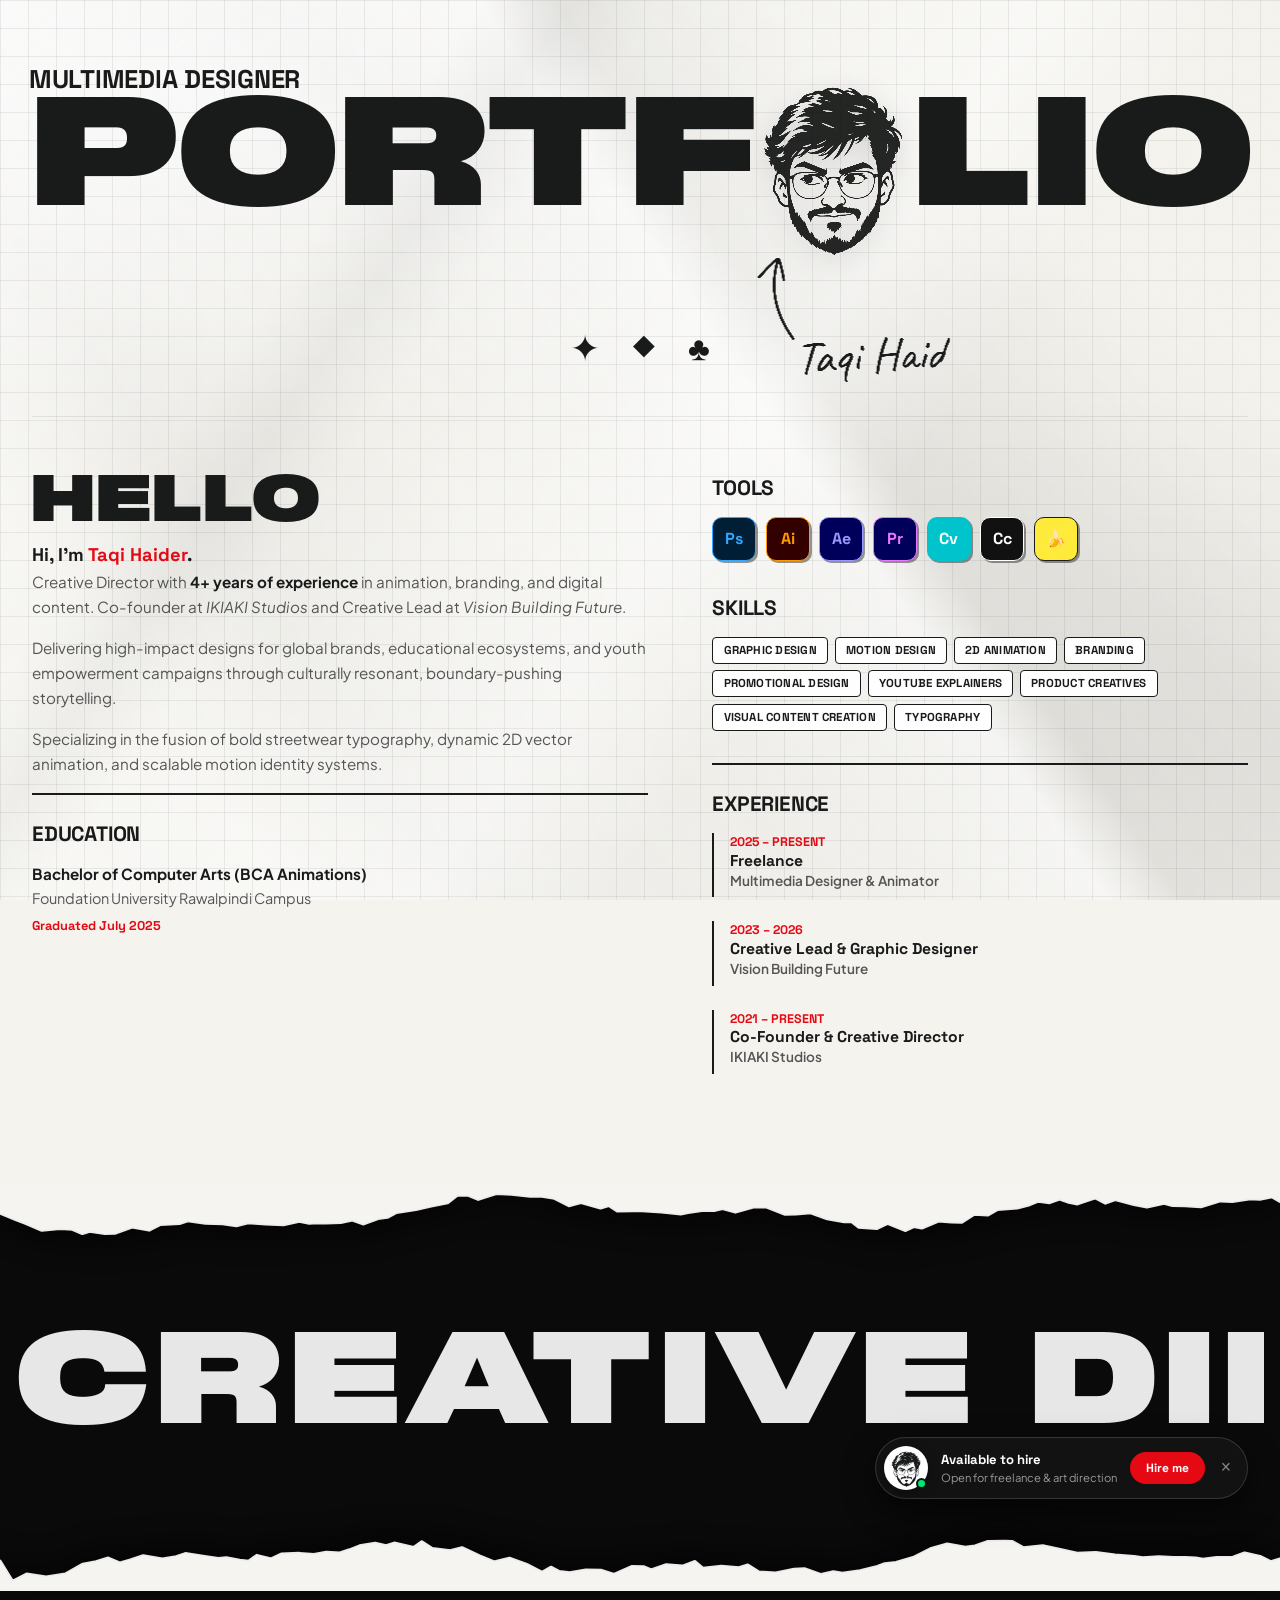
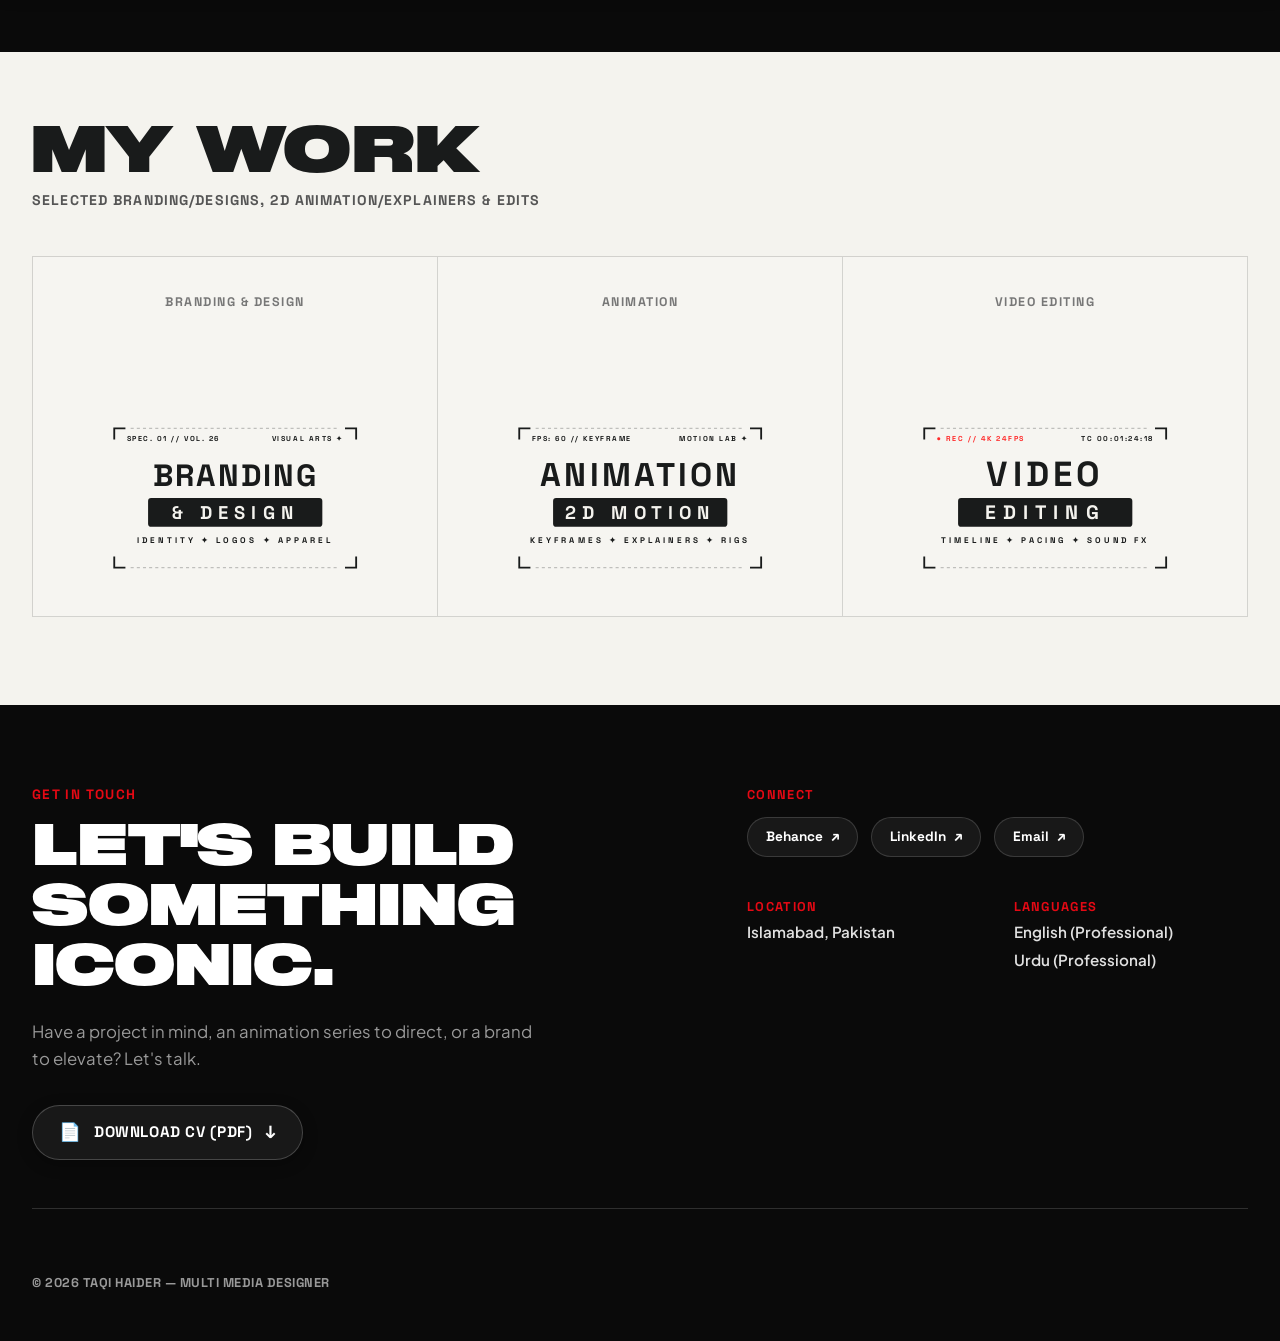
==== commit d3585938: "Remove admin portal sign link from all pages and styles" ====
--- a/index.html
+++ b/index.html
@@ -457,10 +457,6 @@
       <!-- Copyright & Credits Bar -->
       <div class="footer-bottom-bar">
         <span class="credit-text">© 2026 TAQI HAIDER — MULTI MEDIA DESIGNER</span>
-        <a href="admin.html" class="admin-sign-link" title="Admin Portal" aria-label="Admin Portal">
-          <span class="admin-sign-lock">🔒</span>
-          <span>ADMIN</span>
-        </a>
       </div>
 
     </div>
--- a/css/style.css
+++ b/css/style.css
@@ -2842,35 +2842,6 @@
   transform: translateY(-1px);
 }
 
-/* Subtle Admin Sign Link for Public Views */
-.admin-sign-link {
-  display: inline-flex;
-  align-items: center;
-  gap: 0.4rem;
-  font-family: 'Space Grotesk', monospace;
-  font-size: 0.72rem;
-  font-weight: 700;
-  letter-spacing: 0.1em;
-  color: rgba(255, 255, 255, 0.45);
-  text-decoration: none;
-  padding: 0.28rem 0.65rem;
-  border-radius: 4px;
-  border: 1px solid rgba(255, 255, 255, 0.12);
-  background: rgba(255, 255, 255, 0.04);
-  transition: all 0.2s ease;
-}
-
-.admin-sign-link:hover {
-  color: #ffffff;
-  border-color: rgba(255, 255, 255, 0.35);
-  background: rgba(255, 255, 255, 0.12);
-  transform: translateY(-1px);
-}
-
-.admin-sign-link .admin-sign-lock {
-  font-size: 0.72rem;
-  opacity: 0.75;
-}
 
 /* Dynamic Live Drop Badge for Firestore Projects */
 .dynamic-drop-badge {
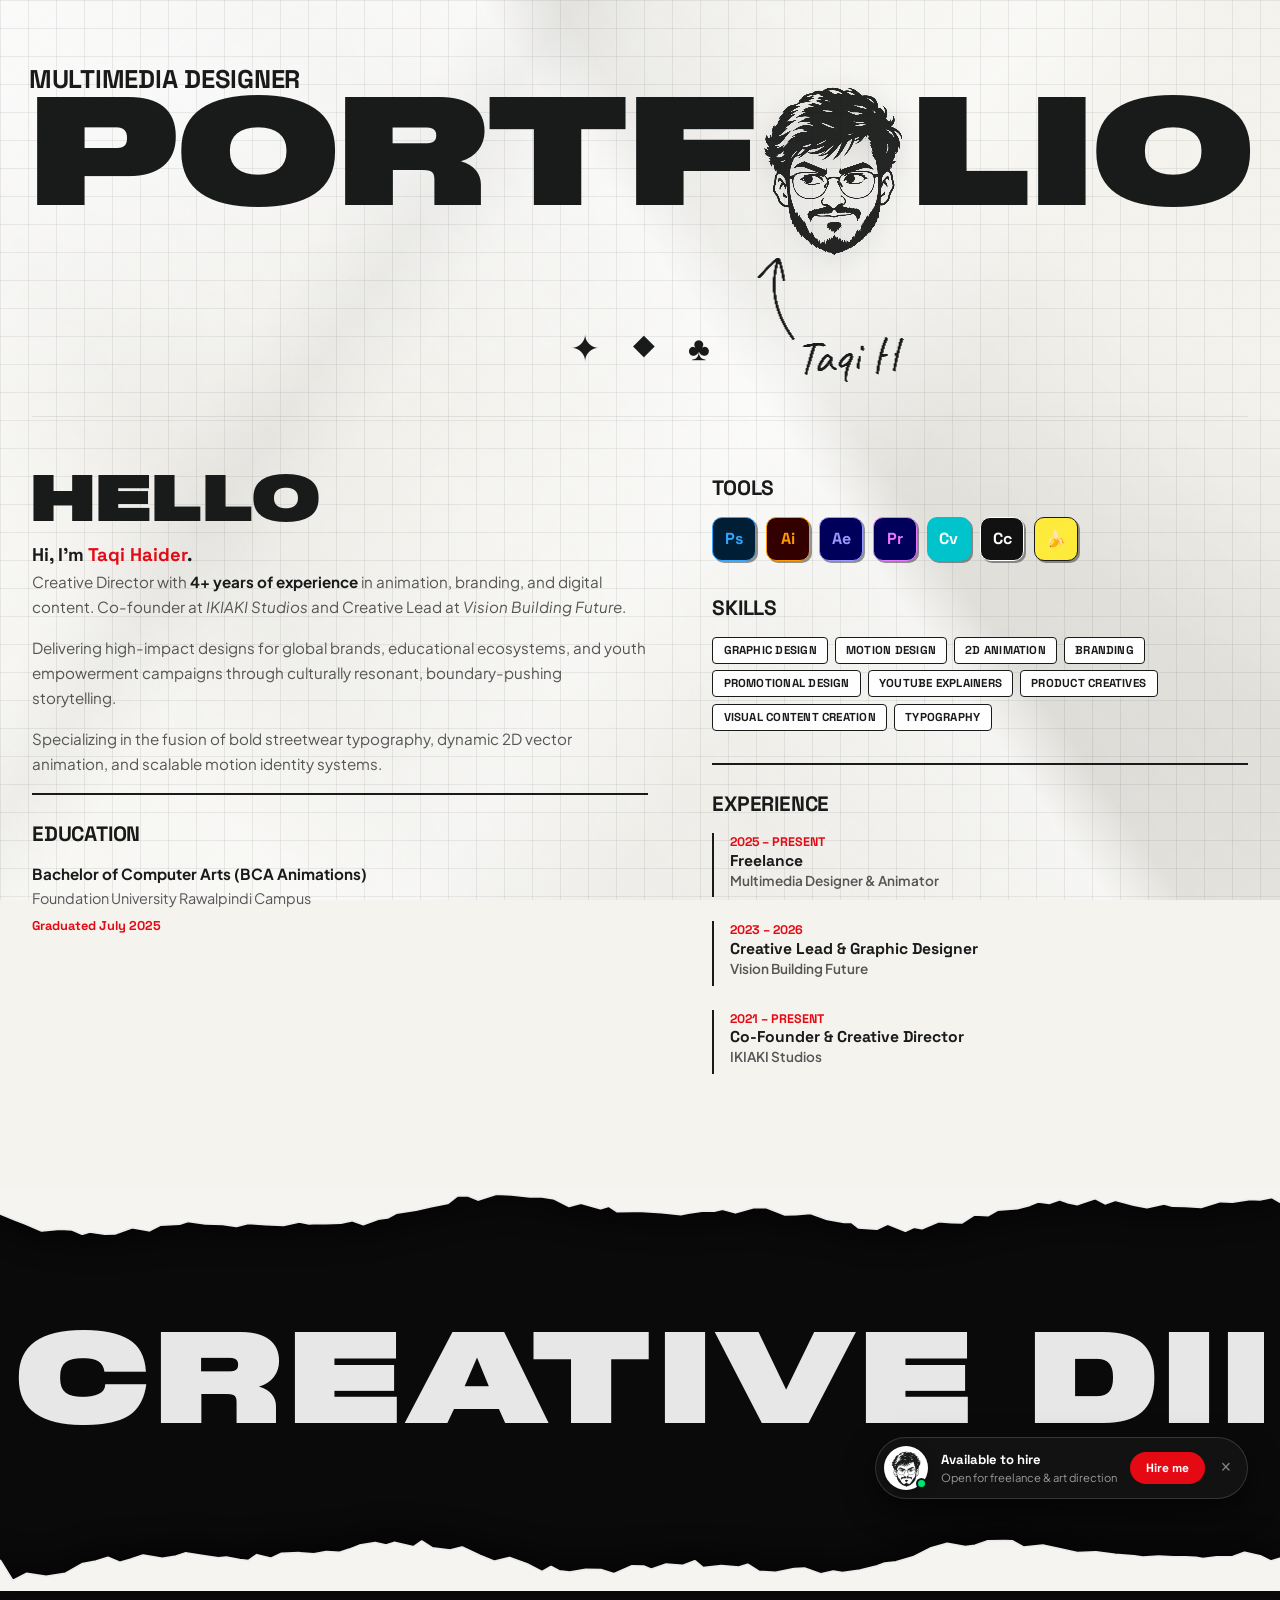
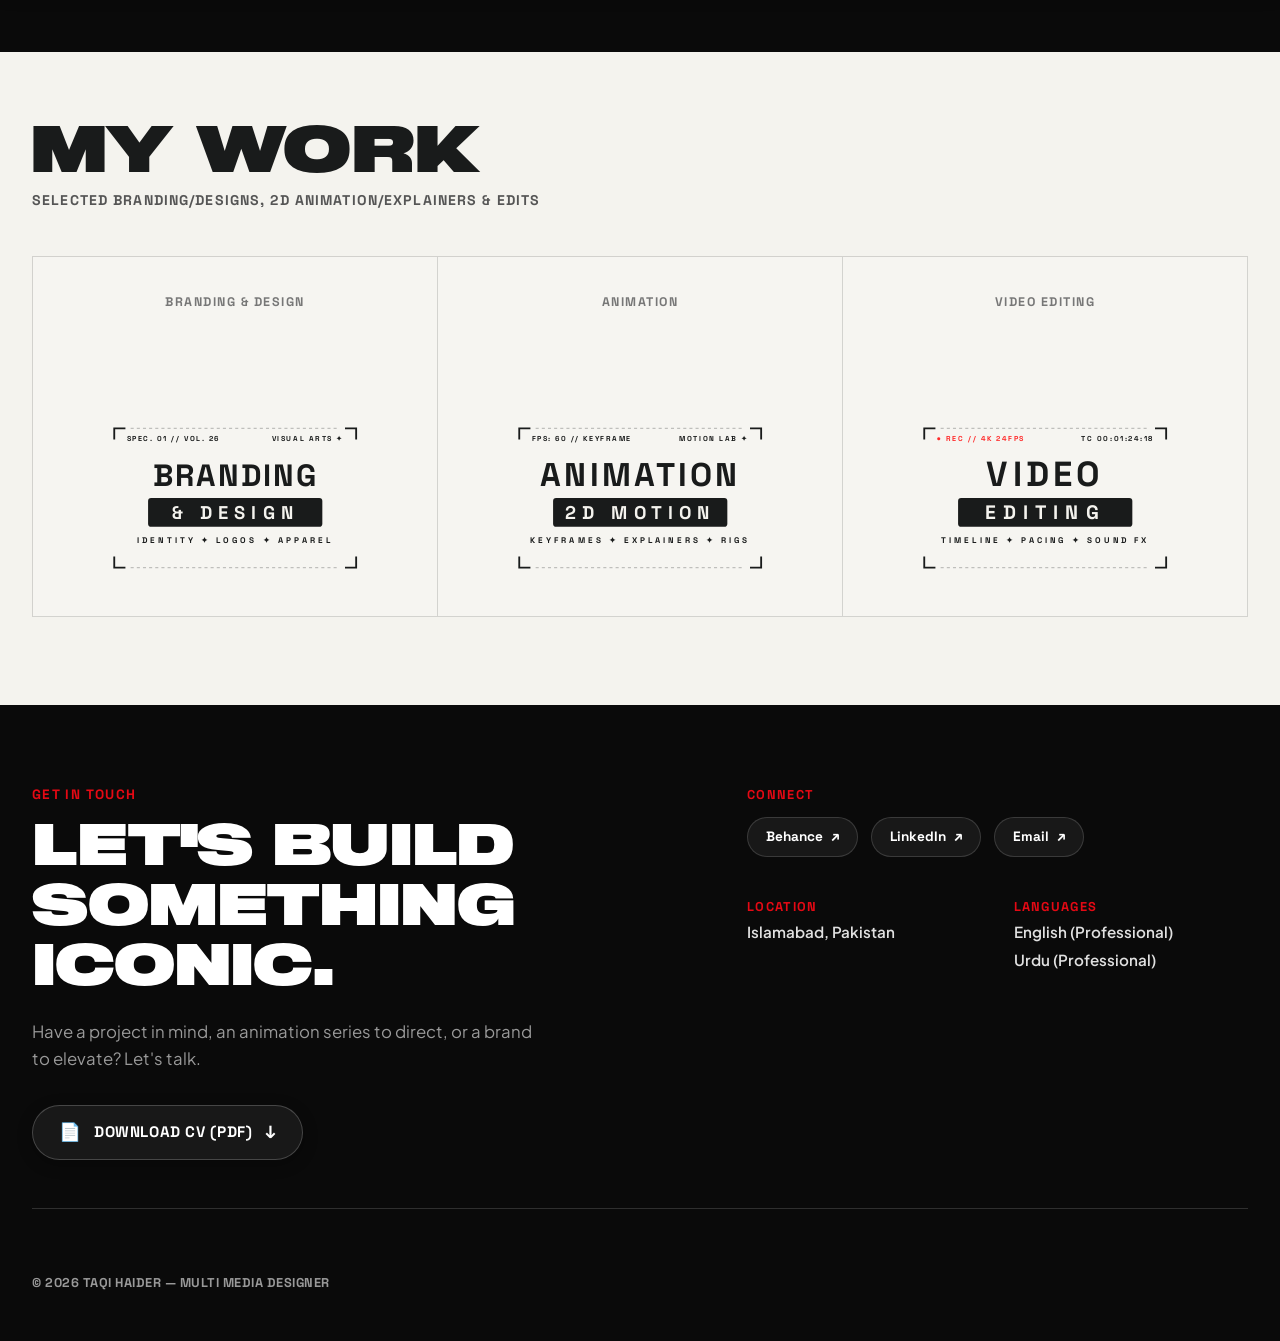
==== commit 89181e56: "Remove project-nav-bar header from all pages and disable video download options across site" ====
--- a/index.html
+++ b/index.html
@@ -63,7 +63,7 @@
             <div class="character-wrapper" id="heroCharacterWrapper">
               <!-- High-Fidelity Character Video Animation (Embedded in PORTFOLIO Title) -->
               <video autoplay loop muted playsinline webkit-playsinline preload="auto" class="character-img-hero"
-                id="heroCharacterImg" aria-label="Taqi Haider Hero Character Video">
+                id="heroCharacterImg" aria-label="Taqi Haider Hero Character Video" controlslist="nodownload" disablepictureinpicture oncontextmenu="return false;">
                 <source src="assets/videos/me_transparent.webm" type="video/webm">
                 <source src="assets/videos/me_cropped.mp4" type="video/mp4">
               </video>
@@ -71,7 +71,7 @@
 
             <!-- Name Video Animation: TAQI HAIDER -->
             <div class="hero-character-label">
-              <video autoplay loop muted playsinline webkit-playsinline preload="auto" class="character-name-video" id="heroNameVideo" aria-label="Taqi Haider Name Video Animation">
+              <video autoplay loop muted playsinline webkit-playsinline preload="auto" class="character-name-video" id="heroNameVideo" aria-label="Taqi Haider Name Video Animation" controlslist="nodownload" disablepictureinpicture oncontextmenu="return false;">
                 <source src="assets/videos/name_transparent.webm" type="video/webm">
                 <source src="assets/videos/name_cropped.mp4" type="video/mp4">
                 <source src="assets/videos/name.mov" type="video/quicktime">
--- a/css/style.css
+++ b/css/style.css
@@ -1053,7 +1053,21 @@
   flex-direction: column;
   align-items: flex-start;
   gap: 1.2rem;
+  padding-top: 3.5rem;
   margin-bottom: 3.5rem;
+}
+
+/* ==========================================================================
+   VIDEO PLAYER DOWNLOAD PREVENTION RULES
+   ========================================================================== */
+video::-internal-media-controls-download-button {
+  display: none !important;
+}
+video::-webkit-media-controls-download-button {
+  display: none !important;
+}
+video::-webkit-media-controls-enclosure {
+  overflow: hidden !important;
 }
 
 .project-type-pill {
